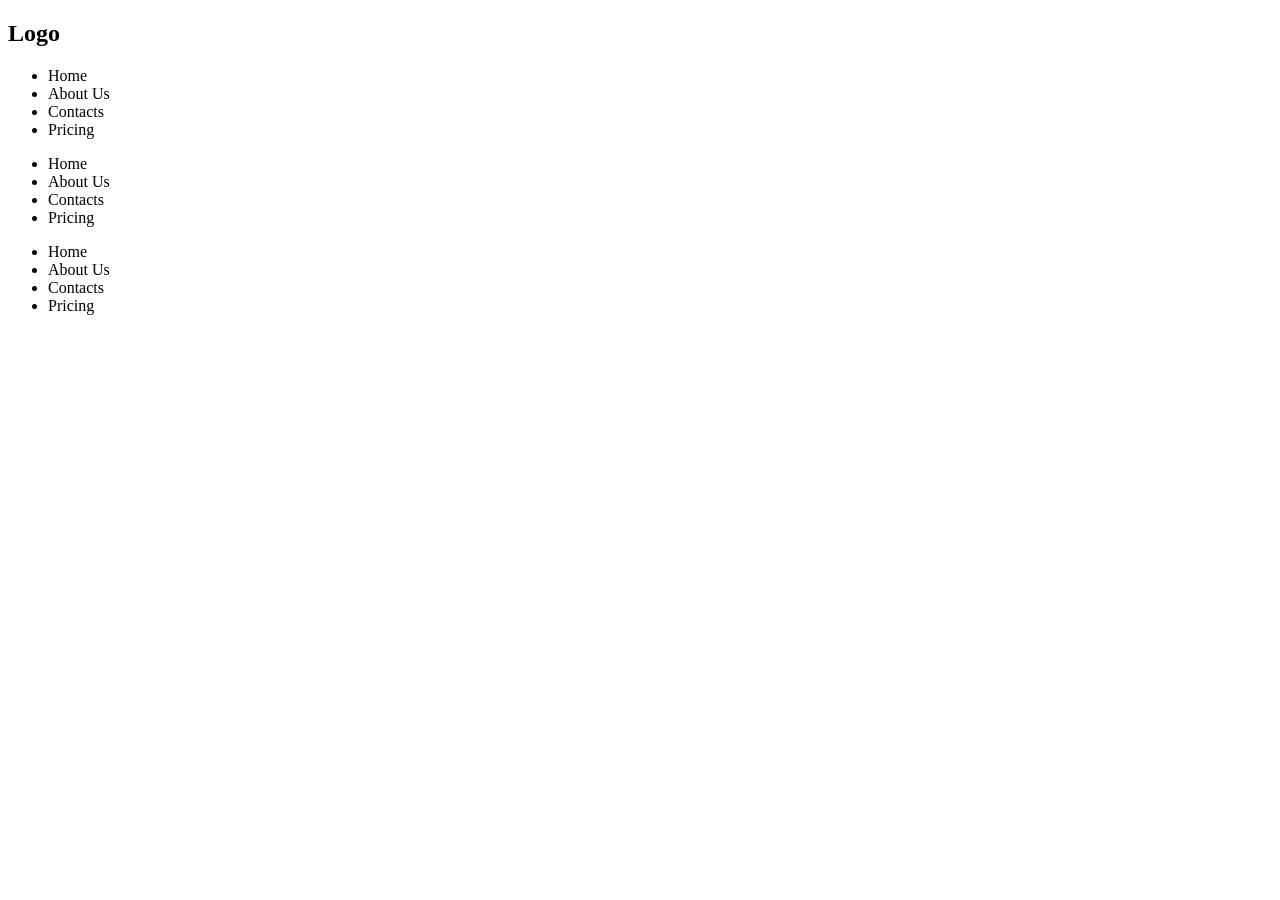
==== index.html @ f783ccea "Merge branch 'main' into additional" ====
<!DOCTYPE html>
<html lang="en">
<head>
    <meta charset="UTF-8">
    <meta name="viewport" content="width=device-width, initial-scale=1.0">
    <title>Document</title>
    <link rel="stylesheet" href="./src/output.css">
</head>
<body>
    <header>
        <nav class="flex justify-evenly p-5">
            <h1 class="text-red text-5xl font-bold">Logo</h1>
            <ul class="flex gap-5">
                <li>Home</li>
                <li>About Us</li>
                <li>Contacts</li>
                <li>Pricing</li>
            </ul>
        </nav>
        <ul class="flex gap-5">
                <li>Home</li>
                <li>About Us</li>
                <li>Contacts</li>
                <li>Pricing</li>
            </ul>
            <ul class="flex gap-5">
                <li>Home</li>
                <li>About Us</li>
                <li>Contacts</li>
                <li>Pricing</li>
    </header>
</body>
</html>
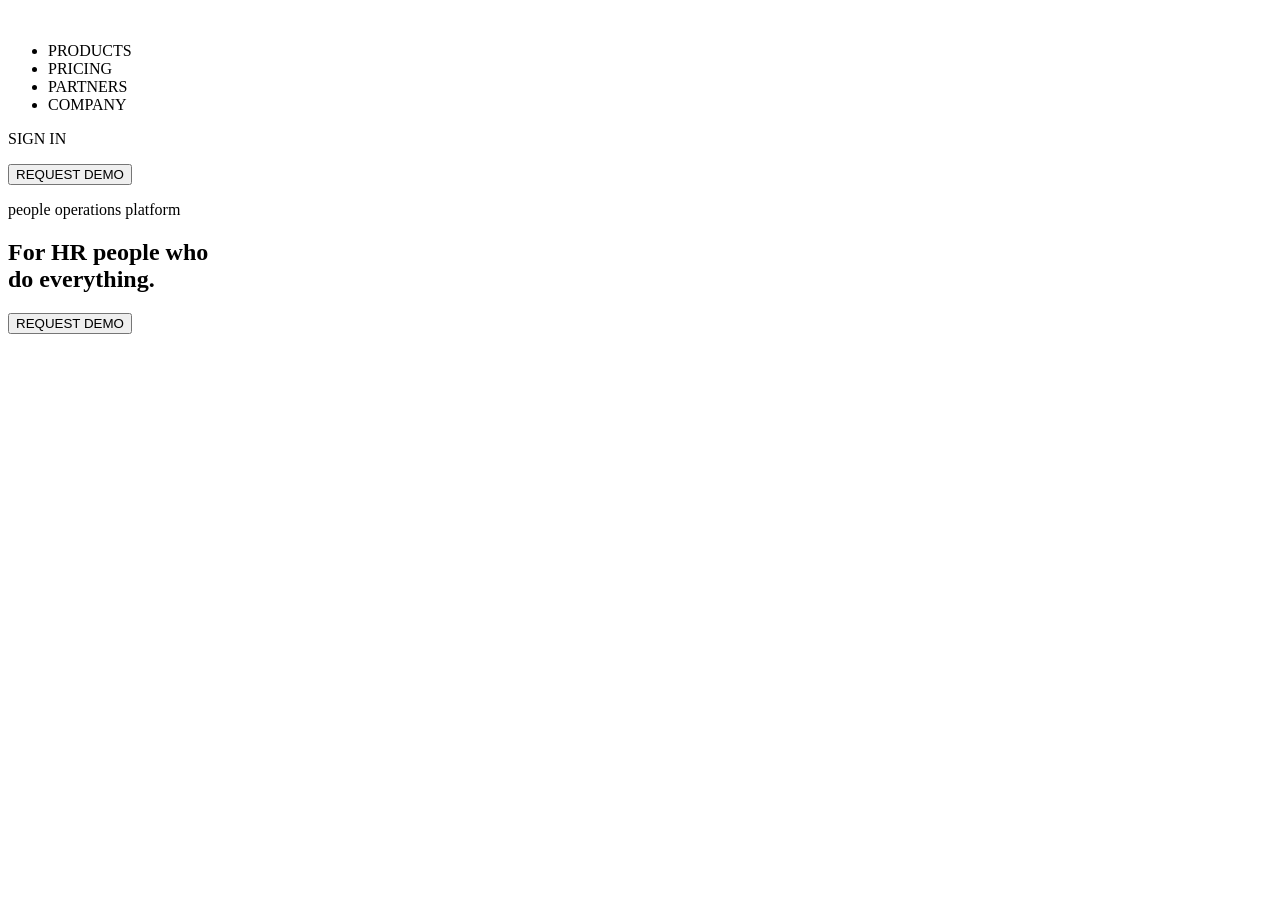
==== commit 6d95ff93: "ver1" ====
--- a/index.html
+++ b/index.html
@@ -1,5 +1,6 @@
 <!DOCTYPE html>
 <html lang="en">
+
 <head>
     <meta charset="UTF-8">
     <meta name="viewport" content="width=device-width, initial-scale=1.0">
@@ -7,27 +8,31 @@
     <link rel="stylesheet" href="./src/output.css">
 </head>
 <body>
-    <header>
-        <nav class="flex justify-evenly p-5">
-            <h1 class="text-red text-5xl font-bold">Logo</h1>
-            <ul class="flex gap-5">
-                <li>Home</li>
-                <li>About Us</li>
-                <li>Contacts</li>
-                <li>Pricing</li>
-            </ul>
+ <header>
+        <nav class="flex px-4 py-10 gap-8 max-w-7xl m-auto items-center justify-between">
+            <div class="flex items-center gap-8">
+                <img src="./src/img/image.png" class="w-[150px]" alt="">
+                <ul class="flex gap-5">
+                    <li>PRODUCTS</li>
+                    <li>PRICING</li>
+                    <li>PARTNERS</li>
+                    <li>COMPANY</li>
+                </ul>
+            </div>
+            <div class="flex items-center gap-4">
+                <p>SIGN IN</p>
+                <button class="bg-blue-600 py-4 px-7 text-white rounded-md">REQUEST DEMO</button>
+            </div>
         </nav>
-        <ul class="flex gap-5">
-                <li>Home</li>
-                <li>About Us</li>
-                <li>Contacts</li>
-                <li>Pricing</li>
-            </ul>
-            <ul class="flex gap-5">
-                <li>Home</li>
-                <li>About Us</li>
-                <li>Contacts</li>
-                <li>Pricing</li>
+
+        <div class="back1">
+            <section class="flex flex-col px-4 py-[250px] gap-8 max-w-7xl m-auto items-center justify-between">
+                <p class="text-xl text-center text-gray-400">people operations platform</p>
+                <h1 class="text-center text-6xl font-semibold">For HR people who <br> do everything.</h1>
+                <button class="bg-blue-600 py-4 px-7 text-white rounded-md">REQUEST DEMO</button>
+            </section>
+        </div>
     </header>
+
 </body>
 </html>
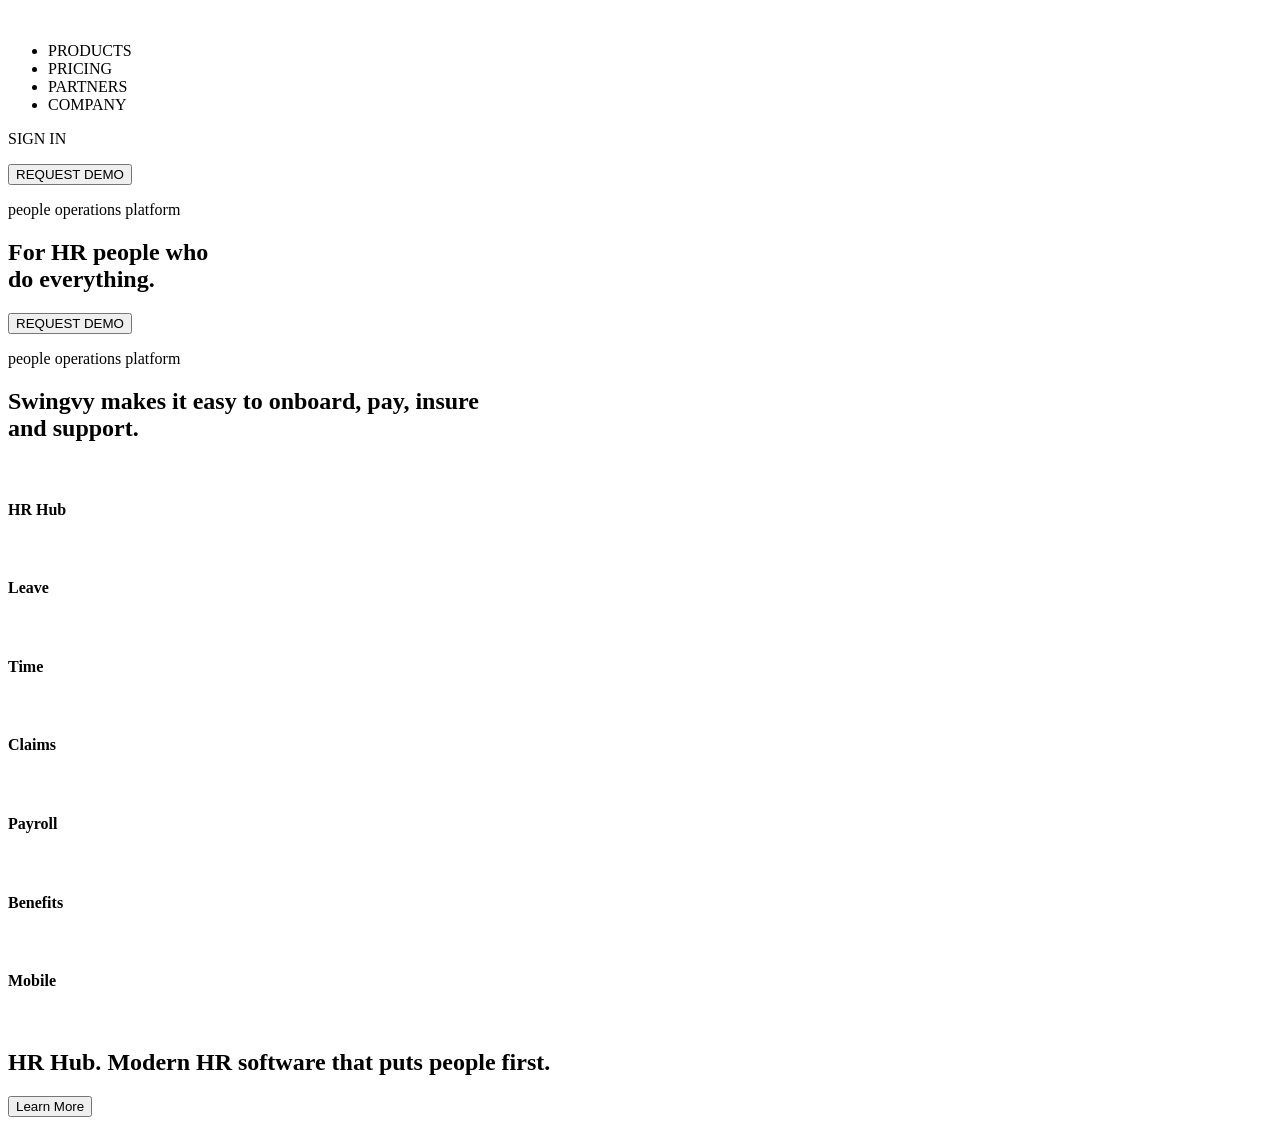
==== commit 0da3e573: "ver2" ====
--- a/index.html
+++ b/index.html
@@ -34,5 +34,54 @@
         </div>
     </header>
 
+    <section class="flex flex-col px-4 py-10 gap-8 max-w-7xl m-auto items-start justify-between">
+            <p class="text-xl text-gray-400">people operations platform</p>
+            <h2 class="text-4xl font-semibold">Swingvy makes it easy to
+                <span class="text-blue-600">onboard, pay, insure</span>
+                <br>and support.
+            </h2>
+            <div class="flex justify-between w-full">
+                <aside class="flex flex-col w-1/3 gap-2">
+                    <article class="space-x-4 flex py-3 px-6 w-full rounded-md bg-blue-100">
+                        <img src="./src/img/image copy.png" alt="" class="w-14">
+                        <h4 class="text-lg font-semibold">HR Hub</h4>
+                    </article>
+                    <article class="space-x-4 flex py-3 px-6 w-full rounded-md bg-yellow-100">
+                        <img src="src/img/image copy 2.png" alt="" class="w-14">
+                        <h4 class="text-lg font-semibold">Leave</h4>
+                    </article>
+                    <article class="space-x-4 flex py-3 px-6 w-full rounded-md bg-red-100">
+                        <img src="src/img/image copy 3.png" alt="" class="w-14">
+                        <h4 class="text-lg font-semibold">Time</h4>
+                    </article>
+                    <article class="space-x-4 flex py-3 px-6 w-full rounded-md bg-green-100">
+                        <img src="src/img/image copy 4.png" alt="" class="w-14">
+                        <h4 class="text-lg font-semibold">Claims</h4>
+                    </article>
+                    <article class="space-x-4 flex py-3 px-6 w-full rounded-md bg-indigo-100">
+                        <img src="src/img/image copy 5.png" alt="" class="w-14">
+                        <h4 class="text-lg font-semibold">Payroll</h4>
+                    </article>
+                    <article class="space-x-4 flex py-3 px-6 w-full rounded-md bg-purple-100">
+                        <img src="src/img/image copy 6.png" alt="" class="w-14">
+                        <h4 class="text-lg font-semibold">Benefits</h4>
+                    </article>
+                    <article class="space-x-4 flex py-3 px-6 w-full rounded-md bg-red-100">
+                        <img src="src/img/image copy 7.png" alt="" class="w-14">
+                        <h4 class="text-lg font-semibold">Mobile</h4>
+                    </article>
+                </aside>
+                <div class="flex flex-col gap-5 w-[65%]">
+                    <img src="./src/img/image copy 8.png" alt="" class="w-full">
+                    <h2 class="text-2xl font-semibold">
+                        <span class="text-blue-600">HR Hub.</span>
+                        Modern HR software that puts people first.
+                    </h2>
+                    <button class="bg-blue-600 py-4 px-7 w-fit text-white rounded-md">Learn More</button>
+
+                </div>
+            </div>
+        </section>
+
 </body>
 </html>
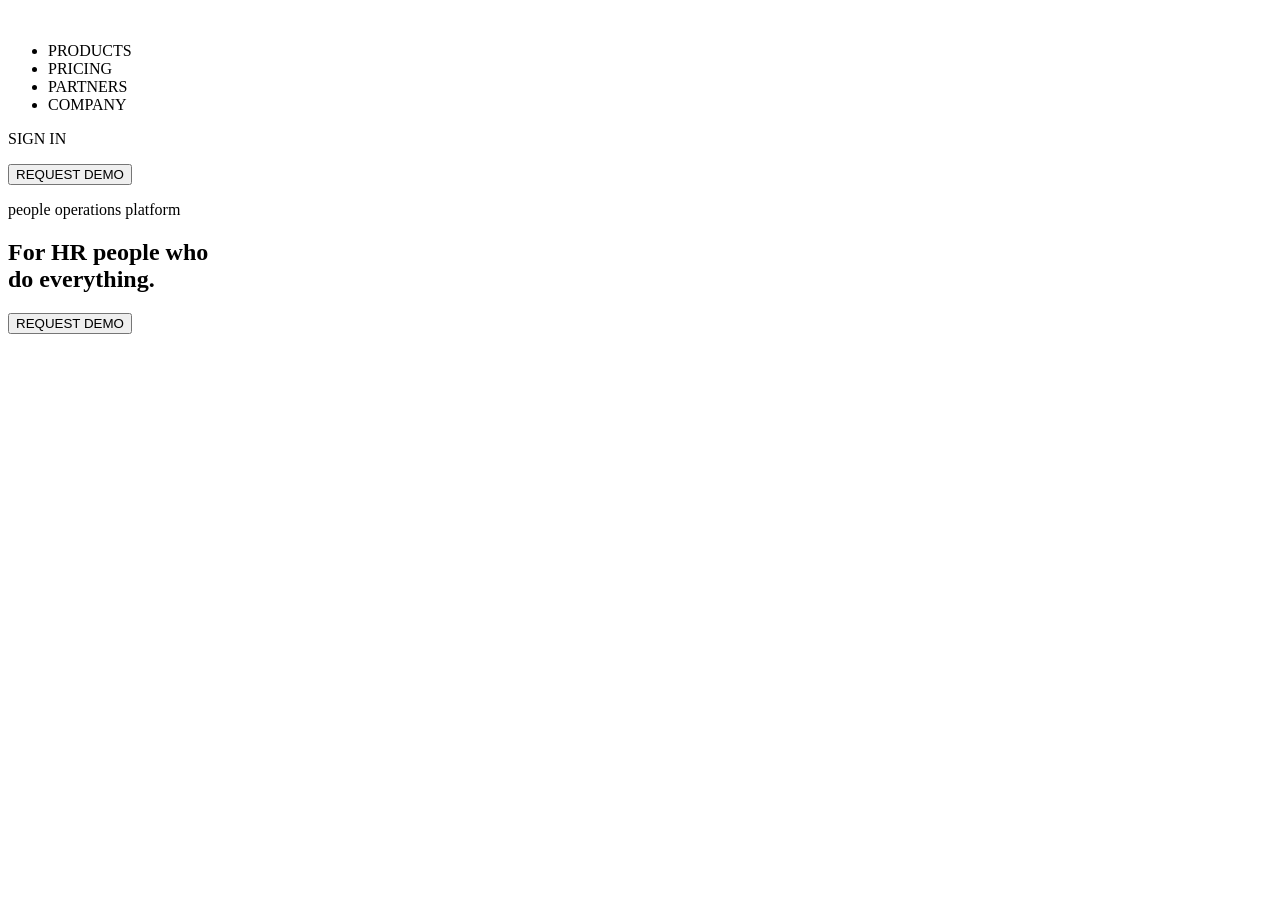
==== commit 7c52d6f4: "add1" ====
--- a/index.html
+++ b/index.html
@@ -8,7 +8,7 @@
     <link rel="stylesheet" href="./src/output.css">
 </head>
 <body>
- <header>
+     <header>
         <nav class="flex px-4 py-10 gap-8 max-w-7xl m-auto items-center justify-between">
             <div class="flex items-center gap-8">
                 <img src="./src/img/image.png" class="w-[150px]" alt="">
@@ -34,54 +34,5 @@
         </div>
     </header>
 
-    <section class="flex flex-col px-4 py-10 gap-8 max-w-7xl m-auto items-start justify-between">
-            <p class="text-xl text-gray-400">people operations platform</p>
-            <h2 class="text-4xl font-semibold">Swingvy makes it easy to
-                <span class="text-blue-600">onboard, pay, insure</span>
-                <br>and support.
-            </h2>
-            <div class="flex justify-between w-full">
-                <aside class="flex flex-col w-1/3 gap-2">
-                    <article class="space-x-4 flex py-3 px-6 w-full rounded-md bg-blue-100">
-                        <img src="./src/img/image copy.png" alt="" class="w-14">
-                        <h4 class="text-lg font-semibold">HR Hub</h4>
-                    </article>
-                    <article class="space-x-4 flex py-3 px-6 w-full rounded-md bg-yellow-100">
-                        <img src="src/img/image copy 2.png" alt="" class="w-14">
-                        <h4 class="text-lg font-semibold">Leave</h4>
-                    </article>
-                    <article class="space-x-4 flex py-3 px-6 w-full rounded-md bg-red-100">
-                        <img src="src/img/image copy 3.png" alt="" class="w-14">
-                        <h4 class="text-lg font-semibold">Time</h4>
-                    </article>
-                    <article class="space-x-4 flex py-3 px-6 w-full rounded-md bg-green-100">
-                        <img src="src/img/image copy 4.png" alt="" class="w-14">
-                        <h4 class="text-lg font-semibold">Claims</h4>
-                    </article>
-                    <article class="space-x-4 flex py-3 px-6 w-full rounded-md bg-indigo-100">
-                        <img src="src/img/image copy 5.png" alt="" class="w-14">
-                        <h4 class="text-lg font-semibold">Payroll</h4>
-                    </article>
-                    <article class="space-x-4 flex py-3 px-6 w-full rounded-md bg-purple-100">
-                        <img src="src/img/image copy 6.png" alt="" class="w-14">
-                        <h4 class="text-lg font-semibold">Benefits</h4>
-                    </article>
-                    <article class="space-x-4 flex py-3 px-6 w-full rounded-md bg-red-100">
-                        <img src="src/img/image copy 7.png" alt="" class="w-14">
-                        <h4 class="text-lg font-semibold">Mobile</h4>
-                    </article>
-                </aside>
-                <div class="flex flex-col gap-5 w-[65%]">
-                    <img src="./src/img/image copy 8.png" alt="" class="w-full">
-                    <h2 class="text-2xl font-semibold">
-                        <span class="text-blue-600">HR Hub.</span>
-                        Modern HR software that puts people first.
-                    </h2>
-                    <button class="bg-blue-600 py-4 px-7 w-fit text-white rounded-md">Learn More</button>
-
-                </div>
-            </div>
-        </section>
-
 </body>
 </html>
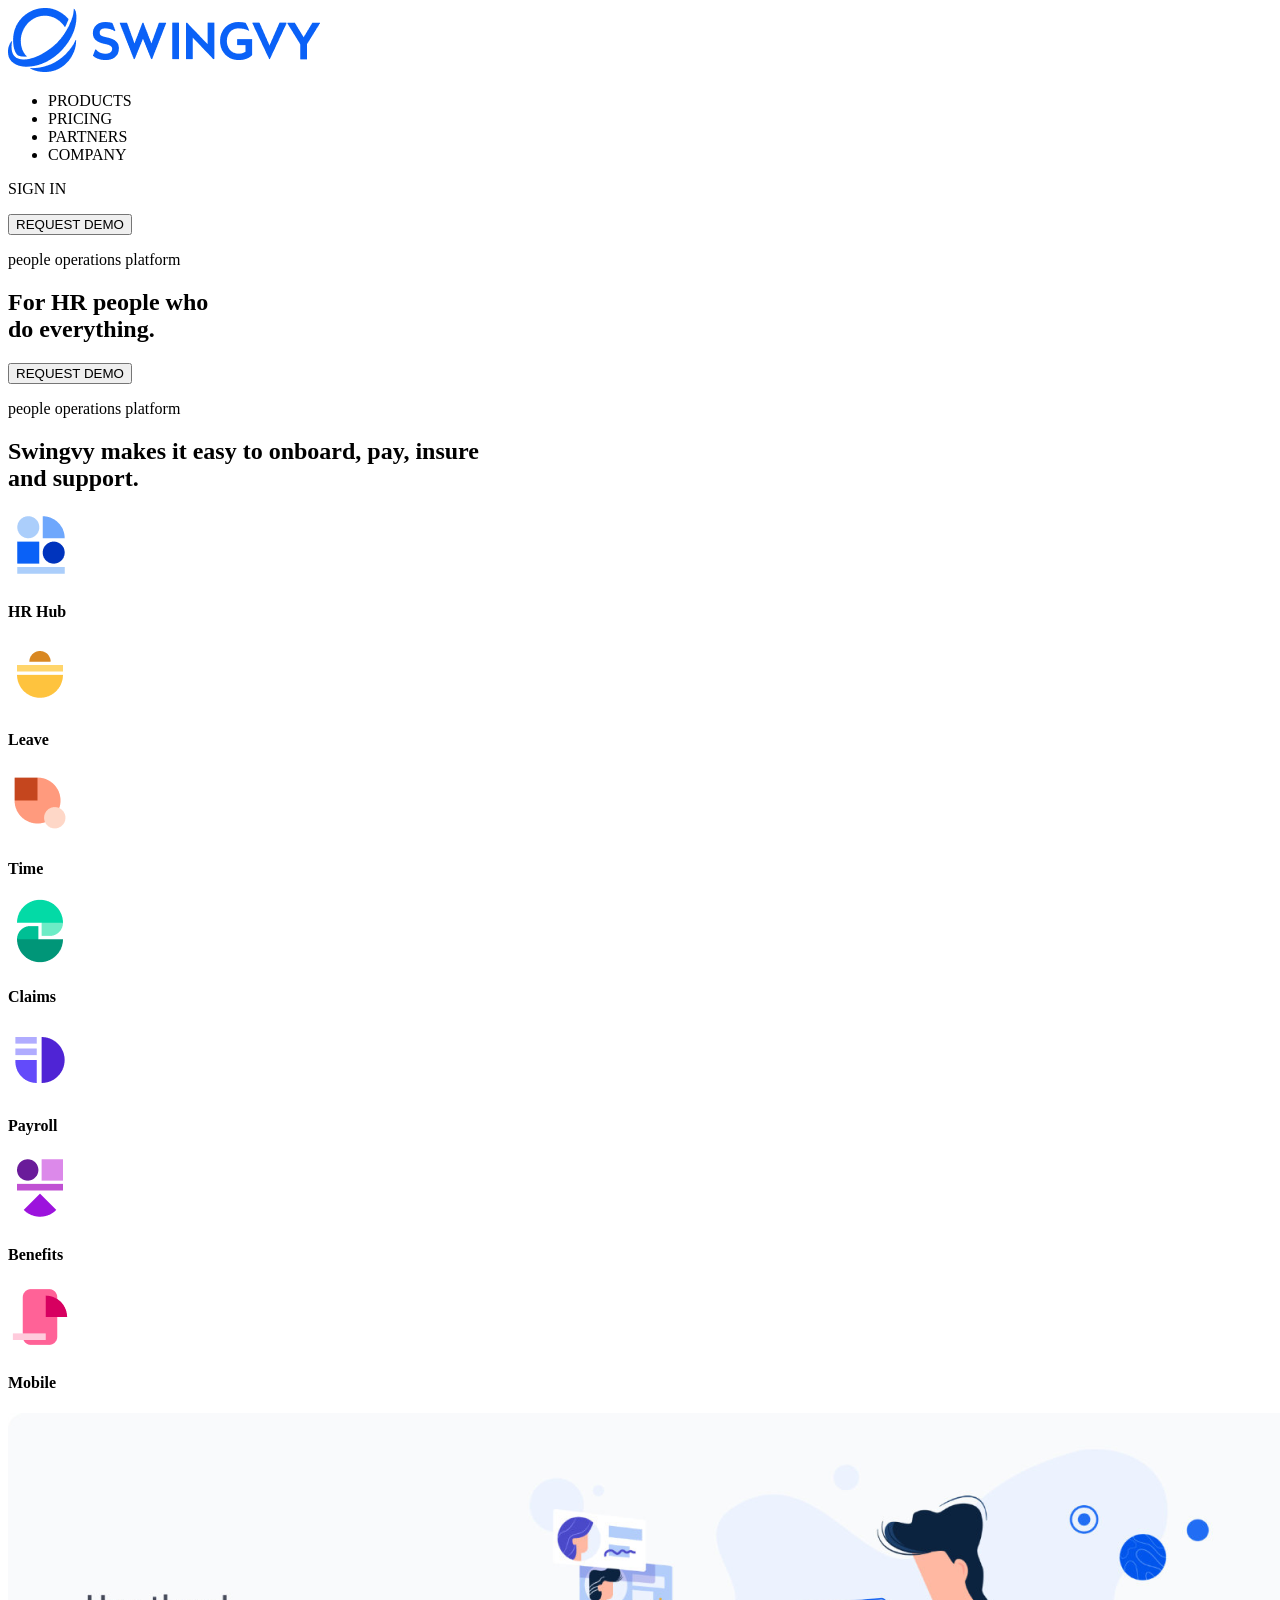
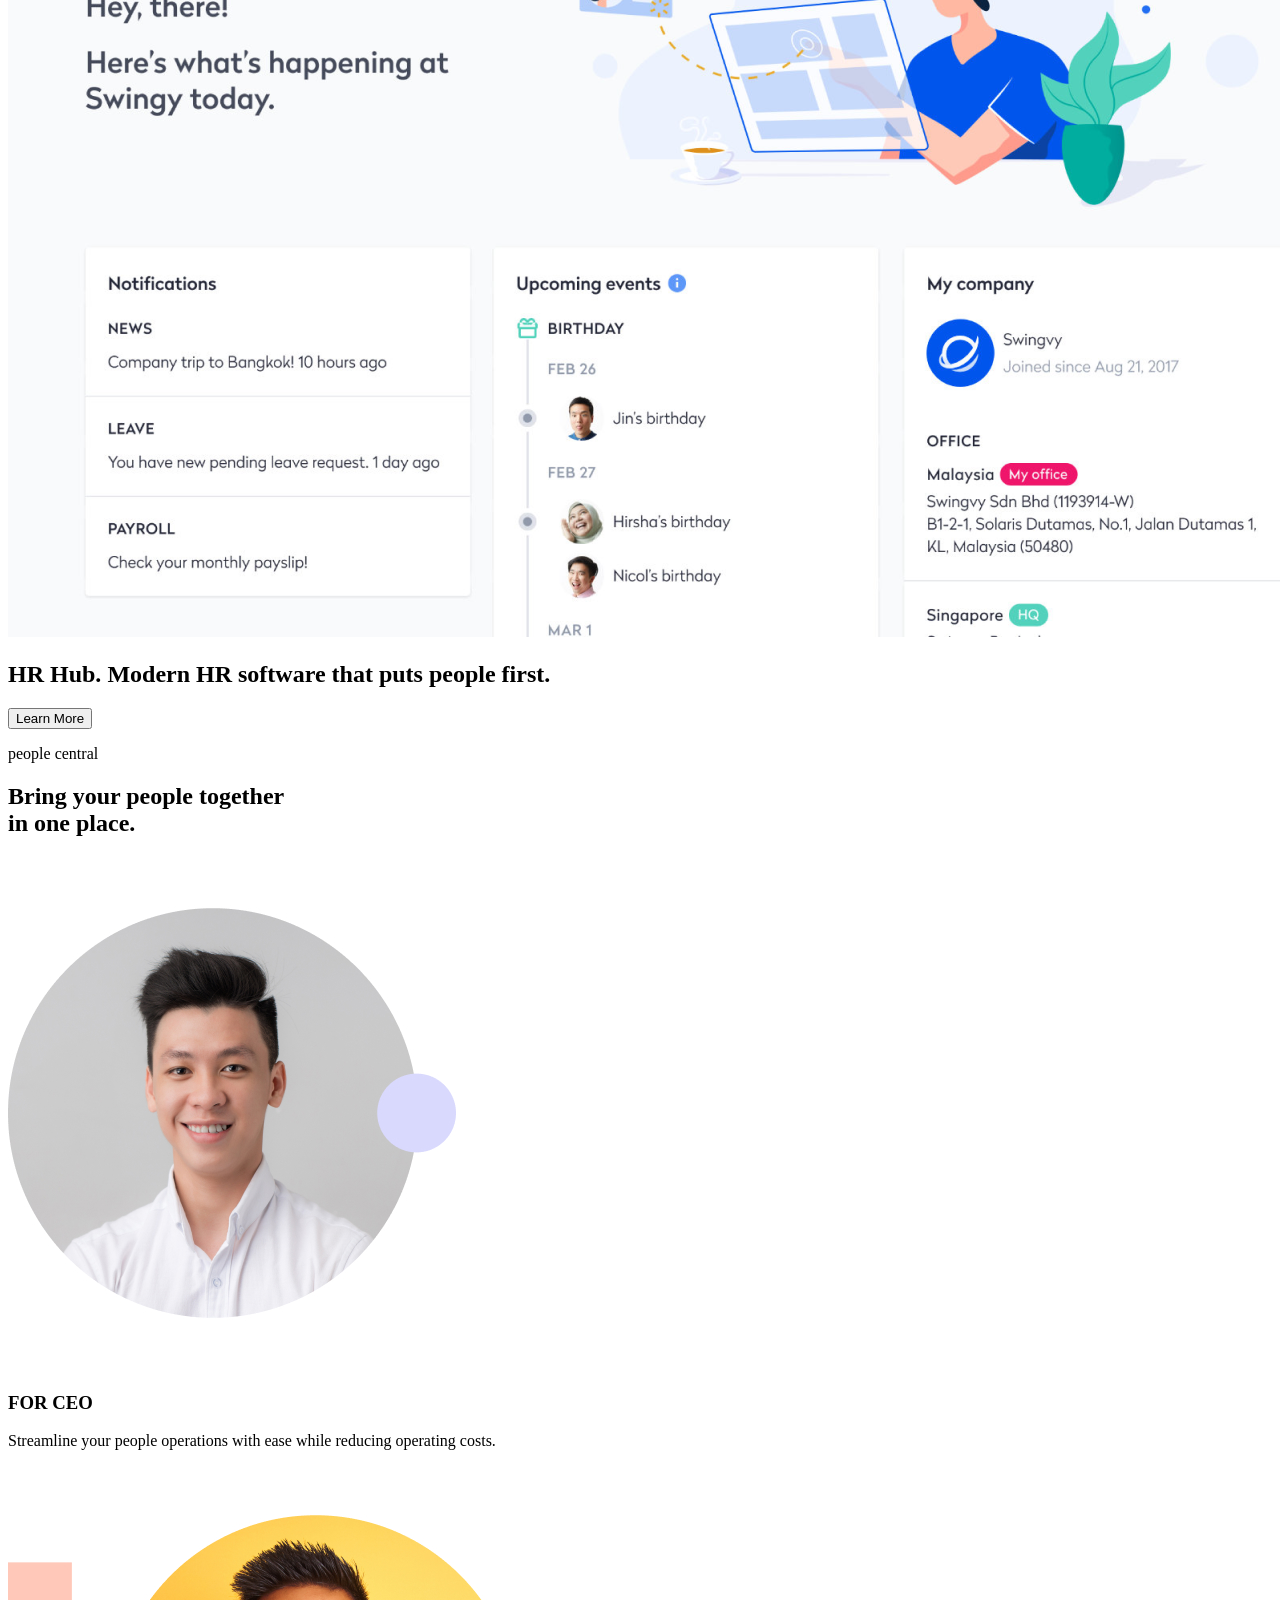
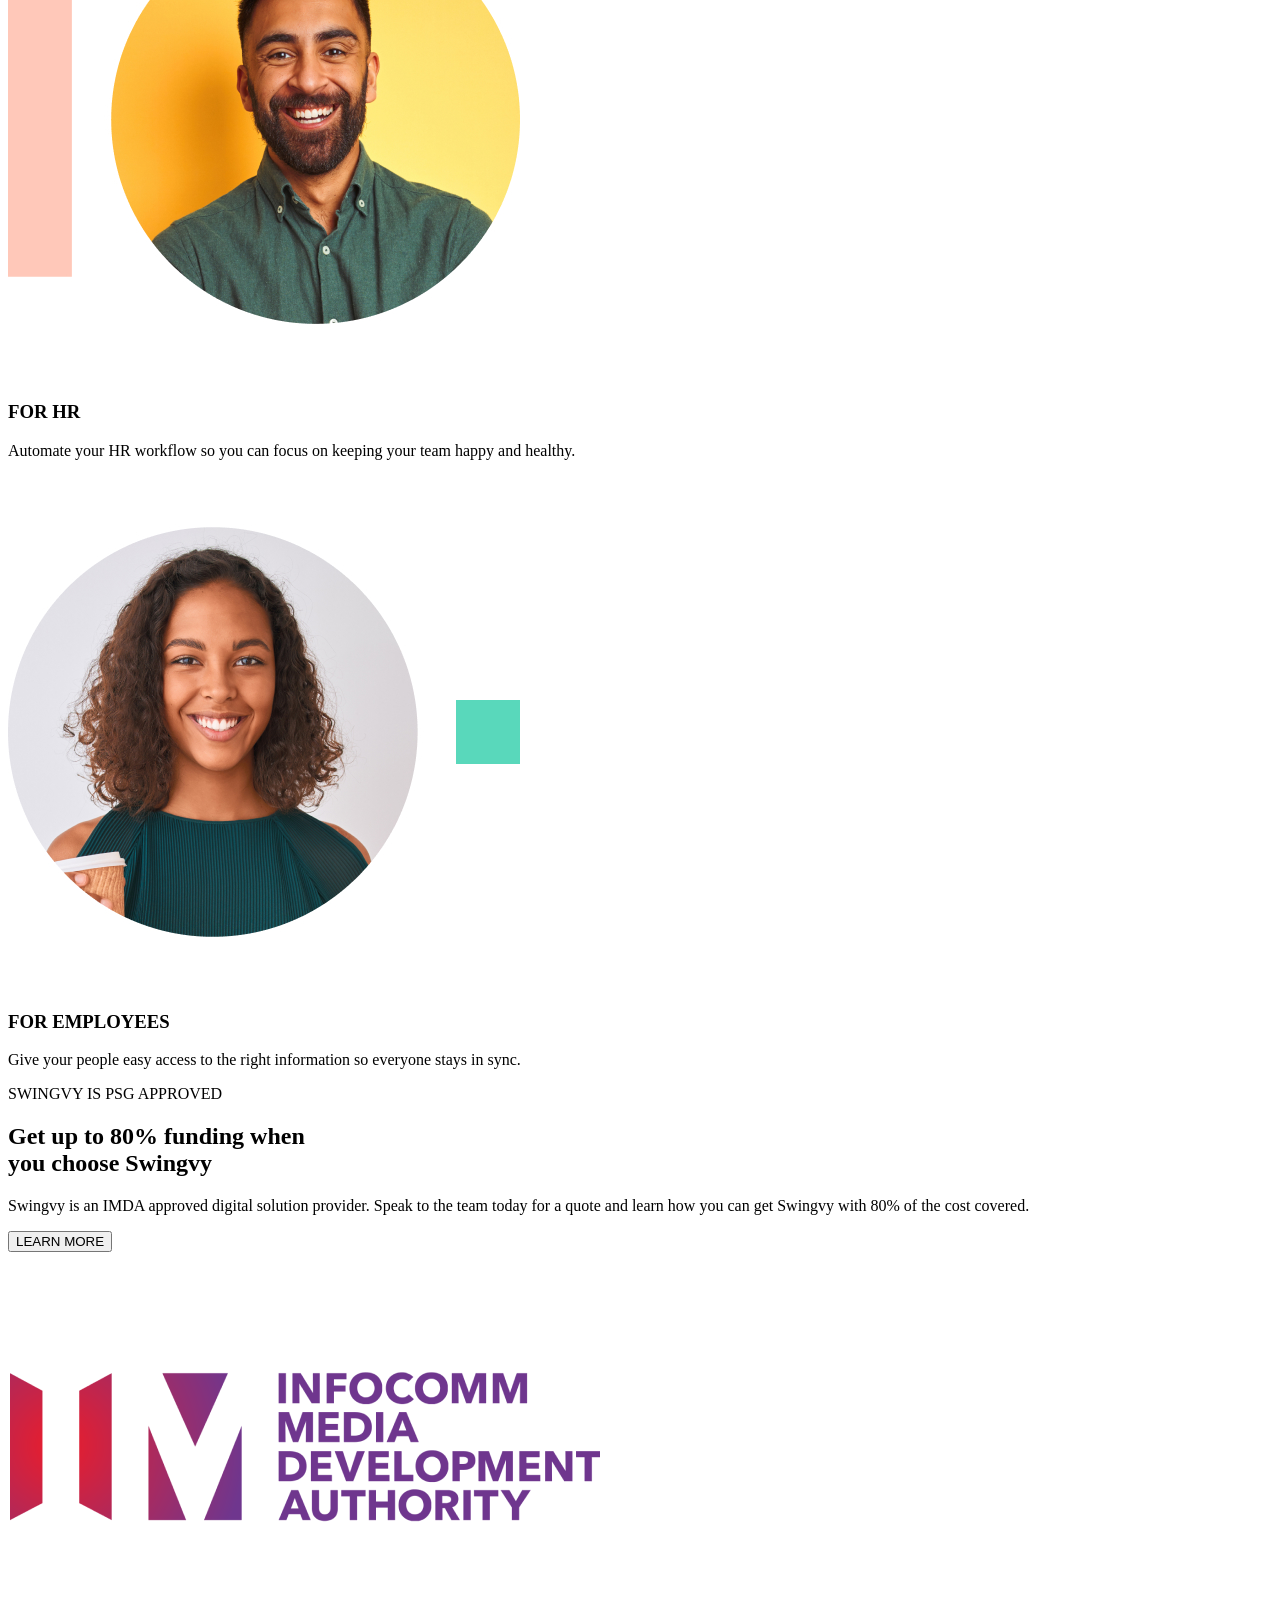
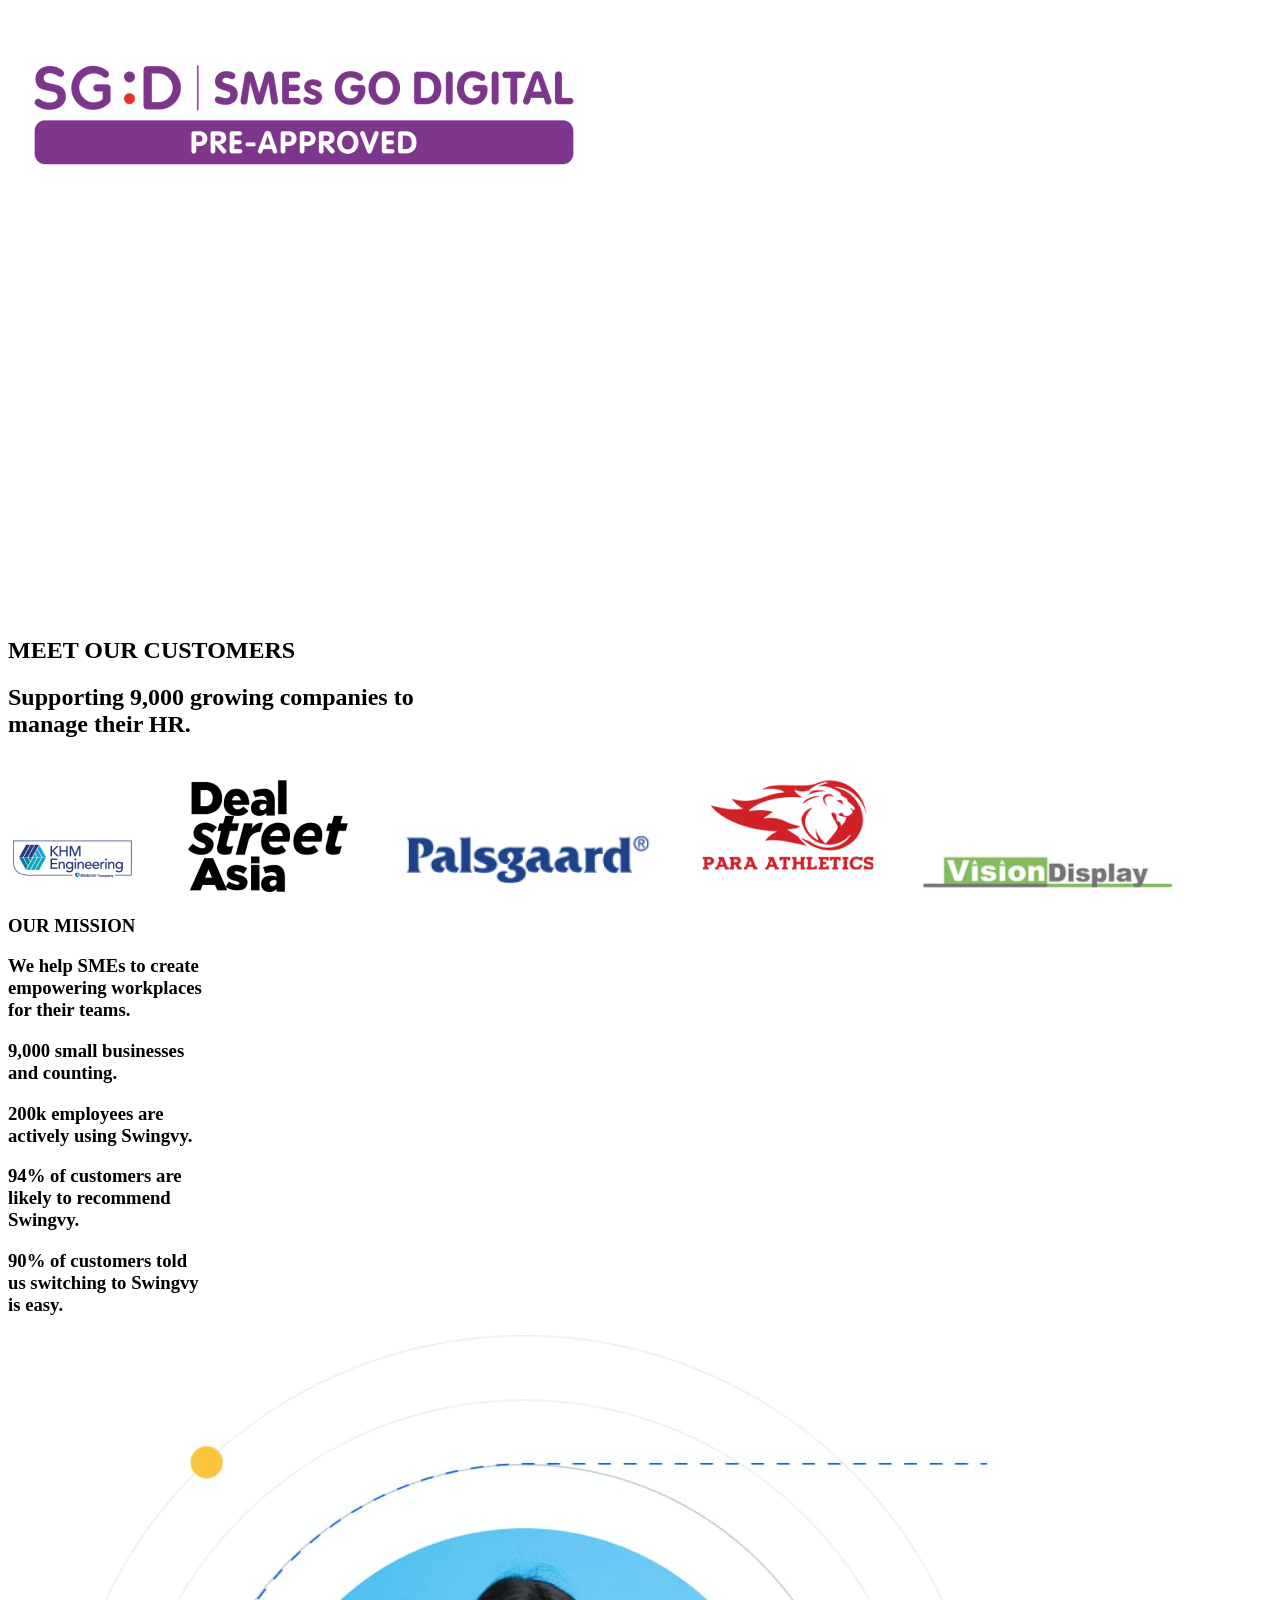
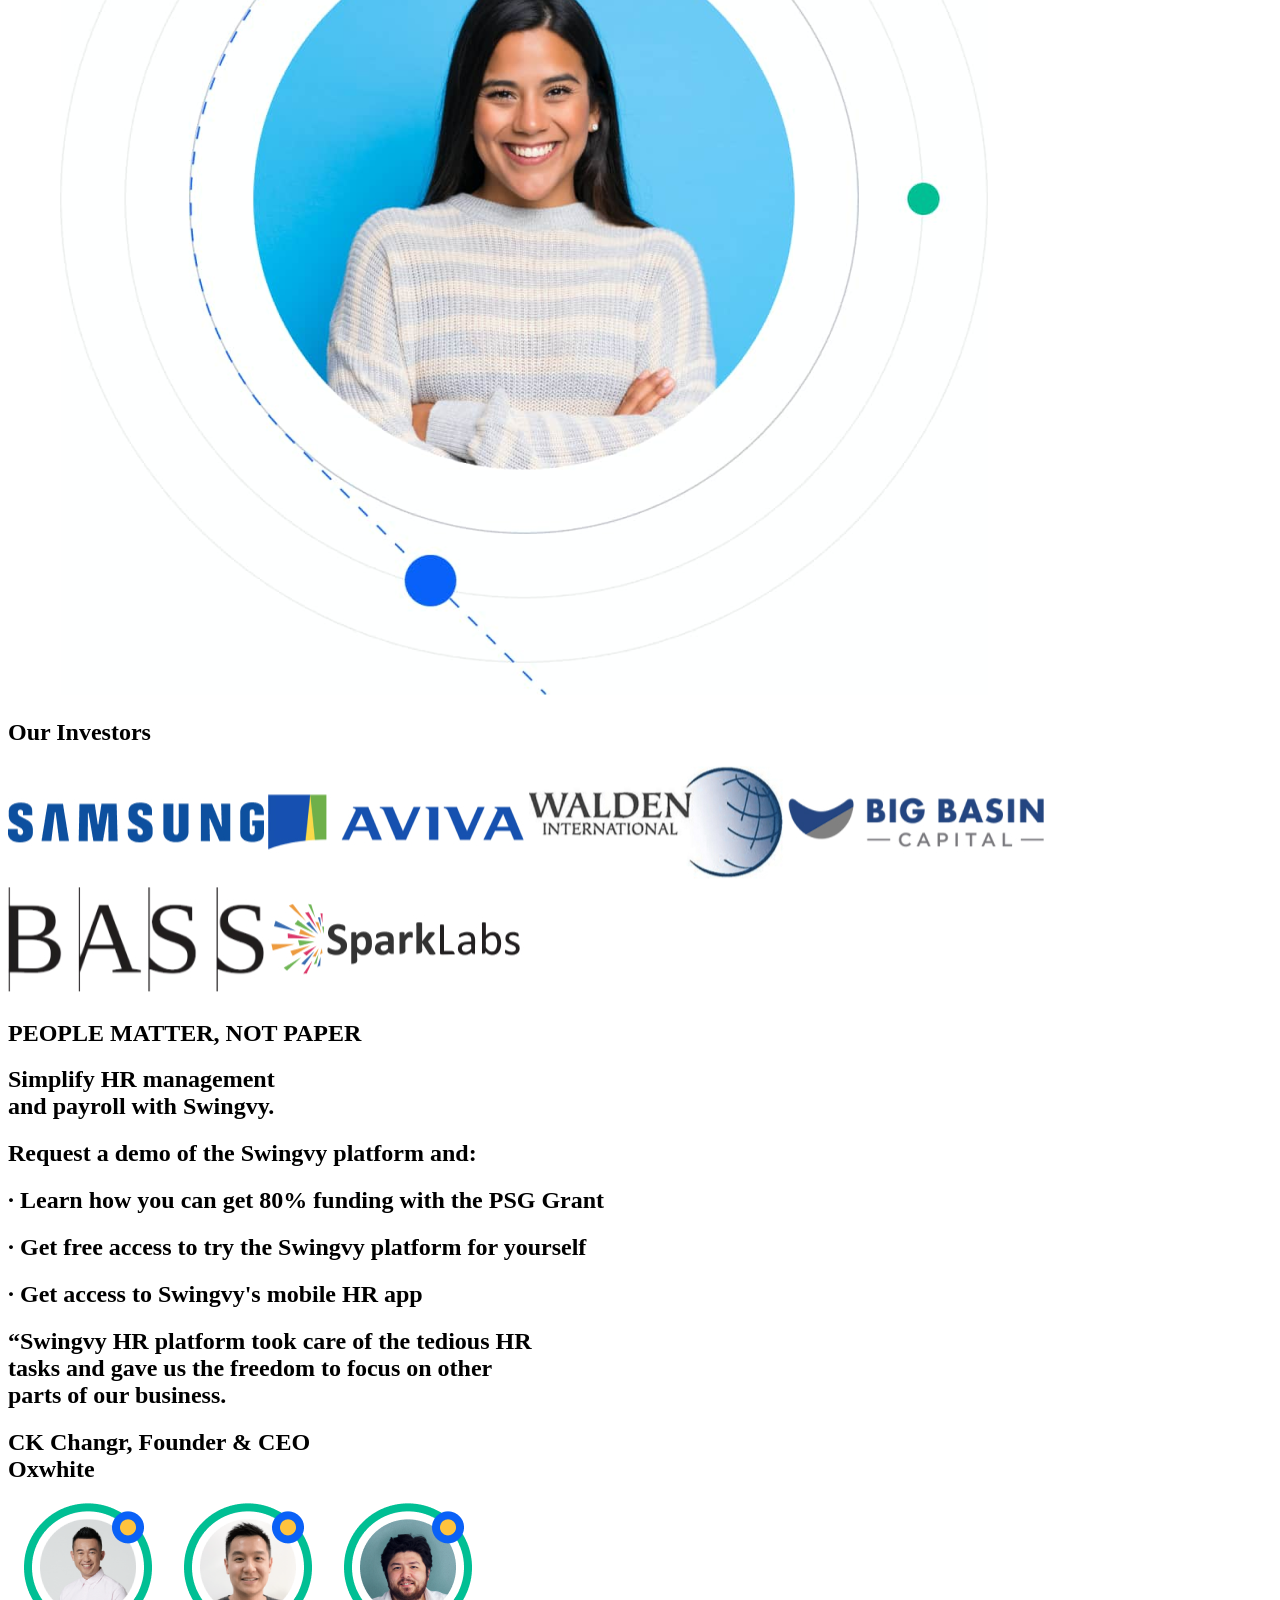
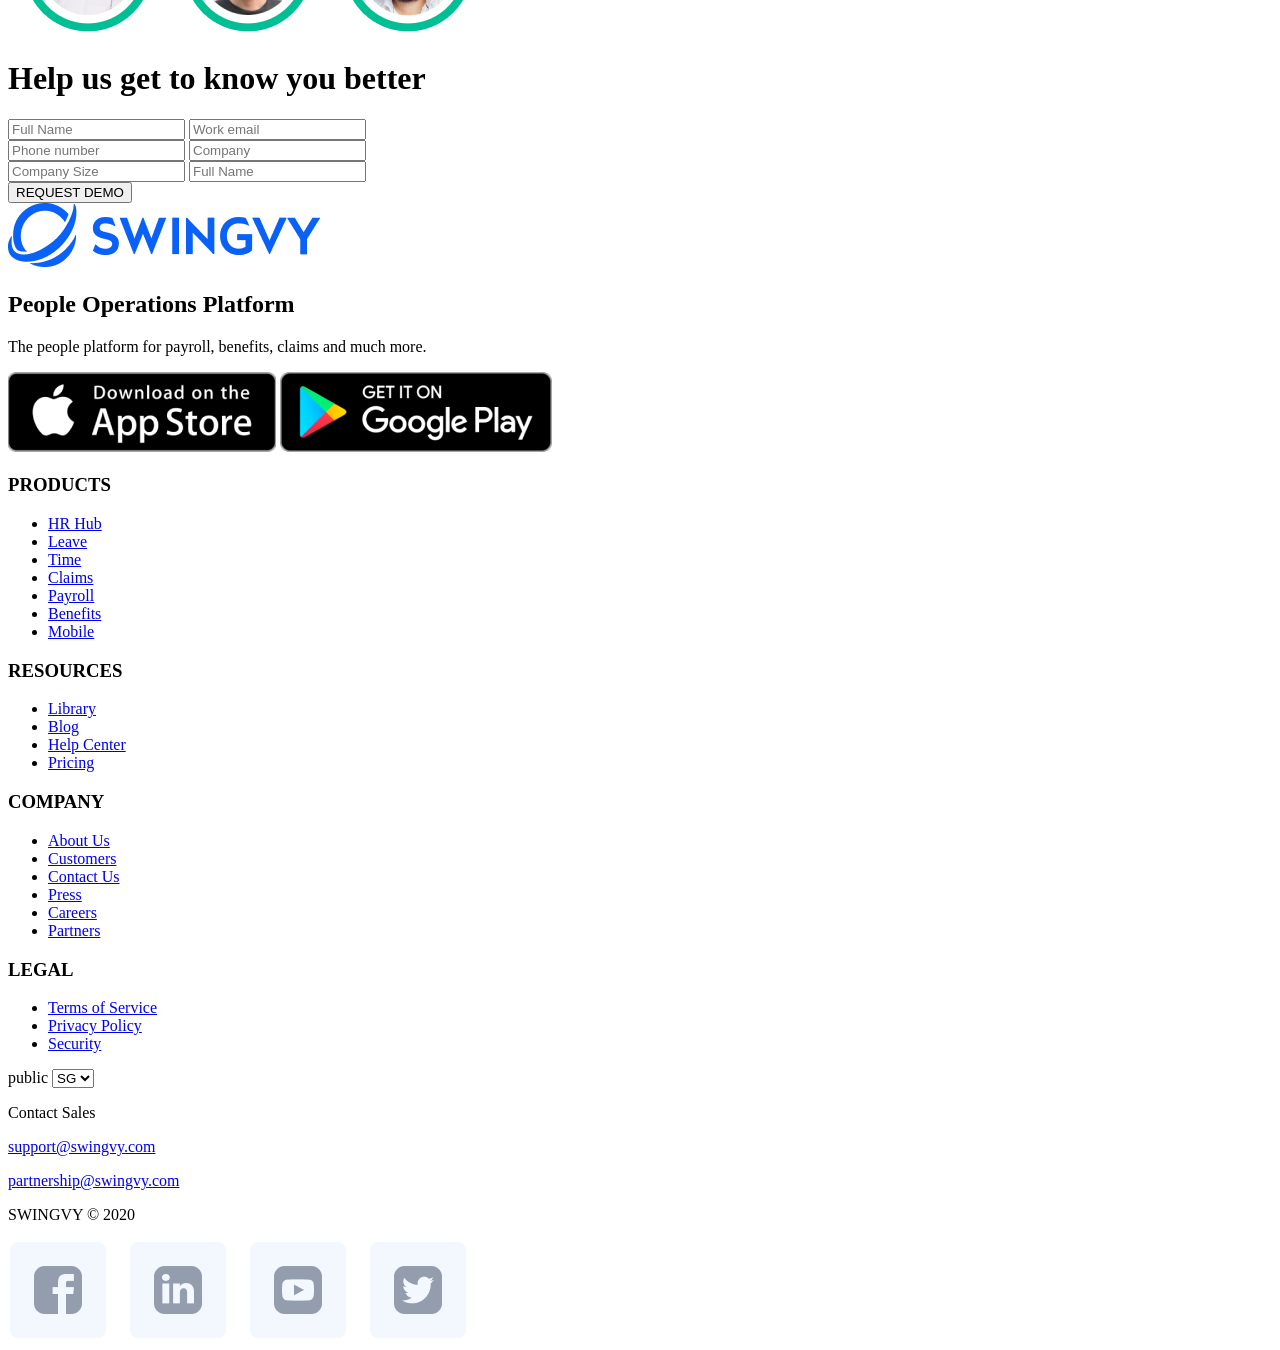
==== commit 0e4a95c1: "last" ====
--- a/index.html
+++ b/index.html
@@ -7,8 +7,9 @@
     <title>Document</title>
     <link rel="stylesheet" href="./src/output.css">
 </head>
+
 <body>
-     <header>
+    <header>
         <nav class="flex px-4 py-10 gap-8 max-w-7xl m-auto items-center justify-between">
             <div class="flex items-center gap-8">
                 <img src="./src/img/image.png" class="w-[150px]" alt="">
@@ -34,5 +35,278 @@
         </div>
     </header>
 
+    <section class="flex flex-col px-4 py-10 gap-8 max-w-7xl m-auto items-start justify-between">
+        <p class="text-xl text-gray-400">people operations platform</p>
+        <h2 class="text-4xl font-semibold">Swingvy makes it easy to
+            <span class="text-blue-600">onboard, pay, insure</span>
+            <br>and support.
+        </h2>
+        <div class="flex justify-between w-full">
+            <aside class="flex flex-col w-1/3 gap-2">
+                <article class="space-x-4 flex py-3 px-6 w-full rounded-md bg-blue-100">
+                    <img src="./src/img/image copy.png" alt="" class="w-14">
+                    <h4 class="text-lg font-semibold">HR Hub</h4>
+                </article>
+                <article class="space-x-4 flex py-3 px-6 w-full rounded-md bg-yellow-100">
+                    <img src="src/img/image copy 2.png" alt="" class="w-14">
+                    <h4 class="text-lg font-semibold">Leave</h4>
+                </article>
+                <article class="space-x-4 flex py-3 px-6 w-full rounded-md bg-red-100">
+                    <img src="src/img/image copy 3.png" alt="" class="w-14">
+                    <h4 class="text-lg font-semibold">Time</h4>
+                </article>
+                <article class="space-x-4 flex py-3 px-6 w-full rounded-md bg-green-100">
+                    <img src="src/img/image copy 4.png" alt="" class="w-14">
+                    <h4 class="text-lg font-semibold">Claims</h4>
+                </article>
+                <article class="space-x-4 flex py-3 px-6 w-full rounded-md bg-indigo-100">
+                    <img src="src/img/image copy 5.png" alt="" class="w-14">
+                    <h4 class="text-lg font-semibold">Payroll</h4>
+                </article>
+                <article class="space-x-4 flex py-3 px-6 w-full rounded-md bg-purple-100">
+                    <img src="src/img/image copy 6.png" alt="" class="w-14">
+                    <h4 class="text-lg font-semibold">Benefits</h4>
+                </article>
+                <article class="space-x-4 flex py-3 px-6 w-full rounded-md bg-red-100">
+                    <img src="src/img/image copy 7.png" alt="" class="w-14">
+                    <h4 class="text-lg font-semibold">Mobile</h4>
+                </article>
+            </aside>
+            <div class="flex flex-col gap-5 w-[65%]">
+                <img src="./src/img/image copy 8.png" alt="" class="w-full">
+                <h2 class="text-2xl font-semibold">
+                    <span class="text-blue-600">HR Hub.</span>
+                    Modern HR software that puts people first.
+                </h2>
+                <button class="bg-blue-600 py-4 px-7 w-fit text-white rounded-md">Learn More</button>
+
+            </div>
+        </div>
+    </section>
+
+    <section class="flex flex-col px-4 py-10 gap-8 max-w-7xl m-auto items-start justify-between">
+        <p class="text-xl text-gray-400">people central</p>
+        <h2 class="text-4xl font-semibold">Bring your people together
+            <br> in one place.
+        </h2>
+        <div class="flex flex-row gap-6 justify-between w-full">
+            <article class="flex flex-col gap-5 items-start w-[31%]">
+                <img src="./src/img/image copy 9.png" class="w-5/6" alt="">
+                <h3 class="text-2xl text-blue-500">FOR CEO</h3>
+                <p class="text-xl">Streamline your people operations with ease while reducing operating costs.
+                </p>
+            </article>
+            <article class="flex flex-col gap-5 items-start w-[31%]">
+                <img src="src/img/image copy 10.png" class="w-5/6" alt="">
+                <h3 class="text-2xl text-blue-500">FOR HR</h3>
+                <p class="text-xl">Automate your HR workflow so you can focus on keeping your team happy and
+                    healthy.</p>
+            </article>
+            <article class="flex flex-col gap-5 items-start w-[31%]">
+                <img src="src/img/image copy 11.png" class="w-5/6" alt="">
+                <h3 class="text-2xl text-blue-500">FOR EMPLOYEES</h3>
+                <p class="text-xl">Give your people easy access to the right information so everyone stays in
+                    sync.</p>
+            </article>
+        </div>
+    </section>
+    <div class="bg-amber-500 pb-10">
+        <section class="flex flex-col px-4 pt-40 gap-8 max-w-7xl m-auto items-start justify-between lg:flex-row">
+            <aside class="flex flex-col w-full lg:w-5/12 gap-7">
+                <p class="text-xl ">SWINGVY IS PSG APPROVED</p>
+                <h2 class="text-4xl font-semibold">Get up to 80% funding when
+                    <br> you choose Swingvy
+                </h2>
+                <p class="text-xl">Swingvy is an IMDA approved digital solution provider. Speak to the
+                    team today for a quote and learn how you can get Swingvy with 80% of the cost covered.</p>
+                <button class="bg-white text-xl py-4 px-7 rounded-md w-fit">LEARN MORE</button>
+            </aside>
+            <img src="src/img/image copy 12.png" class="w-1/3 mr-40" alt="">
+        </section>
+    </div>
+
+    <section class="max-w-7xl mx-auto py-7 border-b-2 border-[#C4C4C4] mt-10">
+        <div>
+            <h1 class="text-[#657085] text-xl font-thin">MEET OUR CUSTOMERS</h1>
+            <h1 class="text-4xl font-bold">Supporting<span class="text-[#0A61F7]"> 9,000 growing companies
+                </span>to<br>manage their HR.</h1>
+        </div>
+        <div class="flex items-center justify-evenly py-7">
+            <img src="./src/img/1.png" alt="" class="h-[60px] w-[100px]">
+            <img src="./src/img/2.png" alt="" class="h-[60px] w-[120px]">
+            <img src="./src/img/3.png" alt="" class="h-[60px] w-[110px]">
+            <img src="./src/img/4.png" alt="" class="h-[60px] w-[100px]">
+            <img src="./src/img/5.png" alt="" class="h-[30px] w-[70px]">
+        </div>
+    </section>
+
+    <section class="max-w-7xl mx-auto flex items-center justify-evenly">
+        <aside>
+            <div>
+                <h1 class="text-[#657085] text-xl font-thin">OUR MISSION</h1>
+                <h1 class="text-4xl font-bold">We help SMEs to create
+                    <br><span class="text-[#0A61F7]"> empowering workplaces </span>
+                    <br>for their teams.
+                </h1>
+            </div>
+            <div class="flex justify-between py-4">
+                <h1 class="text-md text-black font-semibold"><span class="text-[#0A61F7]">9,000</span> small
+                    businesses<br>and counting.</h1>
+                <h1 class="text-md text-black font-semibold"><span class="text-[#0A61F7]">200k</span> employees
+                    are<br>actively using Swingvy.</h1>
+            </div>
+            <div class="flex justify-between py-4">
+                <h1 class="text-md text-black font-semibold"><span class="text-[#0A61F7]">94%</span> of customers
+                    are<br>likely to recommend<br>Swingvy.</h1>
+                <h1 class="text-md text-black font-semibold"><span class="text-[#0A61F7]">90%</span> of customers
+                    told<br>us switching to Swingvy<br>is easy.</h1>
+            </div>
+        </aside>
+        <div>
+            <img src="./src/img/6.png" alt="" class="h-[480px] w-[500px]">
+        </div>
+    </section>
+
+    <section class="max-w-7xl mx-auto py-8 pb-28">
+        <h1 class="pt-16 font-thin text-[#657085] text-xl text-center pb-7">Our Investors</h1>
+        <div class="flex items-center max-w-7xl mx-auto justify-evenly border-b-2 border-[#C4C4C4] pb-5">
+            <img src="./src/img/7.png" alt="" class="w-[130px] h-[60px]">
+            <img src="./src/img/8.png" alt="" class="w-[130px] h-[60px]">
+            <img src="./src/img/9.png" alt="" class="w-[130px] h-[60px]">
+            <img src="./src/img/10.png" alt="" class="w-[130px] h-[60px]">
+            <img src="./src/img/11.png" alt="" class="w-[130px] h-[60px]">
+            <img src="./src/img/12.png" alt="" class="w-[130px] h-[60px]">
+        </div>
+    </section>
+
+    <footer class="bg-[#0A61F7] text-white flex justify-evenly items-center py-10">
+        <aside>
+            <h1 class="text-xl font-normal pb-5">PEOPLE MATTER, NOT PAPER</h1>
+            <h1 class="text-4xl font-normal pb-5">Simplify HR management<br>and payroll with Swingvy.</h1>
+            <div>
+                <h1 class="text-sm font-thin">Request a demo of the Swingvy platform and:</h1>
+                <h1 class="text-sm font-thin">∙ Learn how you can get 80% funding with the PSG Grant</h1>
+                <h1 class="text-sm font-thin">∙ Get free access to try the Swingvy platform for yourself</h1>
+                <h1 class="text-sm font-thin pb-5">∙ Get access to Swingvy's mobile HR app</h1>
+            </div>
+            <h1 class="text-2xl font-normal pb-5">“Swingvy HR platform took care of the tedious HR<br>tasks and gave us
+                the freedom to focus on
+                other<br>parts of our business.</h1>
+            <h1 class="text-xl font-normal">CK Changr, Founder & CEO<br>Oxwhite</h1>
+            <img src="./src/img/13.png" alt="" class="w-[500px] h-[64px] mt-5">
+        </aside>
+
+        <form action="" class="text-black bg-white px-10 py-10 rounded-2xl">
+            <h1 class="text-2xl font-semibold">Help us get to know you better</h1>
+            <div class="mt-5">
+                <input type="text" placeholder="Full Name"
+                    class="text-[#575757] border-2 my-2 w-fit px-4 py-2 border-[#C2CAD3] rounded-md text-lg mr-2">
+                <input type="text" placeholder="Work email"
+                    class="text-[#575757] border-2 my-2 w-fit px-4 py-2 border-[#C2CAD3] rounded-md text-lg mr-2">
+            </div>
+            <div>
+                <input type="text" placeholder="Phone number"
+                    class="text-[#575757] border-2 my-2 w-fit px-4 py-2 border-[#C2CAD3] rounded-md text-lg mr-2">
+                <input type="text" placeholder="Company"
+                    class="text-[#575757] border-2 my-2 w-fit px-4 py-2 border-[#C2CAD3] rounded-md text-lg mr-2">
+            </div>
+            <div>
+                <input type="text" placeholder="Company Size"
+                    class="text-[#575757] border-2 my-2 w-fit px-4 py-2 border-[#C2CAD3] rounded-md text-lg mr-2">
+                <input type="text" placeholder="Full Name"
+                    class="text-[#575757] border-2 my-2 w-fit px-4 py-2 border-[#C2CAD3] rounded-md text-lg mr-2">
+            </div>
+            <button class="text-xl text-white bg-[#0A61F7] px-6 py-3 rounded-xl mt-5">REQUEST DEMO</button>
+        </form>
+    </footer>
+
+    <footer class="bg-white text-gray-700 text-sm border-t">
+        <div class="max-w-7xl mx-auto px-6 py-12">
+            <div class="grid grid-cols-1 md:grid-cols-5 gap-8">
+                <div class="md:col-span-1">
+                    <div class="mb-4">
+                        <img src="./src/img/14.png" alt="Swingvy Logo" class="h-6 mb-2">
+                        <h2 class="text-blue-600 font-medium">People Operations Platform</h2>
+                        <p class="mt-1 text-gray-600">The people platform for payroll, benefits, claims and much more.
+                        </p>
+                    </div>
+                    <div class="flex space-x-3 mt-4">
+                        <a href="#"><img src="./src/img/15.png" alt="App Store" class="h-10"></a>
+                        <a href="#"><img src="./src/img/16.png" alt="Google Play" class="h-10"></a>
+                    </div>
+                </div>
+
+                <div>
+                    <h3 class="font-semibold mb-3">PRODUCTS</h3>
+                    <ul class="space-y-2">
+                        <li><a href="#" class="hover:underline">HR Hub</a></li>
+                        <li><a href="#" class="hover:underline">Leave</a></li>
+                        <li><a href="#" class="hover:underline">Time</a></li>
+                        <li><a href="#" class="hover:underline">Claims</a></li>
+                        <li><a href="#" class="hover:underline">Payroll</a></li>
+                        <li><a href="#" class="hover:underline">Benefits</a></li>
+                        <li><a href="#" class="hover:underline">Mobile</a></li>
+                    </ul>
+                </div>
+
+                <div>
+                    <h3 class="font-semibold mb-3">RESOURCES</h3>
+                    <ul class="space-y-2">
+                        <li><a href="#" class="hover:underline">Library</a></li>
+                        <li><a href="#" class="hover:underline">Blog</a></li>
+                        <li><a href="#" class="hover:underline">Help Center</a></li>
+                        <li><a href="#" class="hover:underline">Pricing</a></li>
+                    </ul>
+                </div>
+
+                <div>
+                    <h3 class="font-semibold mb-3">COMPANY</h3>
+                    <ul class="space-y-2">
+                        <li><a href="#" class="hover:underline">About Us</a></li>
+                        <li><a href="#" class="hover:underline">Customers</a></li>
+                        <li><a href="#" class="hover:underline">Contact Us</a></li>
+                        <li><a href="#" class="hover:underline">Press</a></li>
+                        <li><a href="#" class="hover:underline">Careers</a></li>
+                        <li><a href="#" class="hover:underline">Partners</a></li>
+                    </ul>
+                </div>
+
+                <div>
+                    <h3 class="font-semibold mb-3">LEGAL</h3>
+                    <ul class="space-y-2">
+                        <li><a href="#" class="hover:underline">Terms of Service</a></li>
+                        <li><a href="#" class="hover:underline">Privacy Policy</a></li>
+                        <li><a href="#" class="hover:underline">Security</a></li>
+                    </ul>
+                </div>
+            </div>
+
+            <div
+                class="border-t mt-12 pt-6 flex flex-col md:flex-row justify-between items-start md:items-center text-gray-500 text-xs">
+                <div class="flex items-center space-x-2 mb-4 md:mb-0">
+                    <span class="material-icons text-lg">public</span>
+                    <select class="bg-transparent text-sm">
+                        <option>SG</option>
+                    </select>
+                </div>
+
+                <div class="space-y-1 mb-4 md:mb-0">
+                    <p>Contact Sales</p>
+                    <p><a href="mailto:support@swingvy.com">support@swingvy.com</a></p>
+                    <p><a href="mailto:partnership@swingvy.com">partnership@swingvy.com</a></p>
+                </div>
+
+
+                <div class="text-right">
+                    <p class="mb-2">SWINGVY © 2020</p>
+                    <div class="flex space-x-3">
+                        <img src="./src/img/17.png" alt="">
+                    </div>
+                </div>
+            </div>
+        </div>
+    </footer>
+
 </body>
+
 </html>
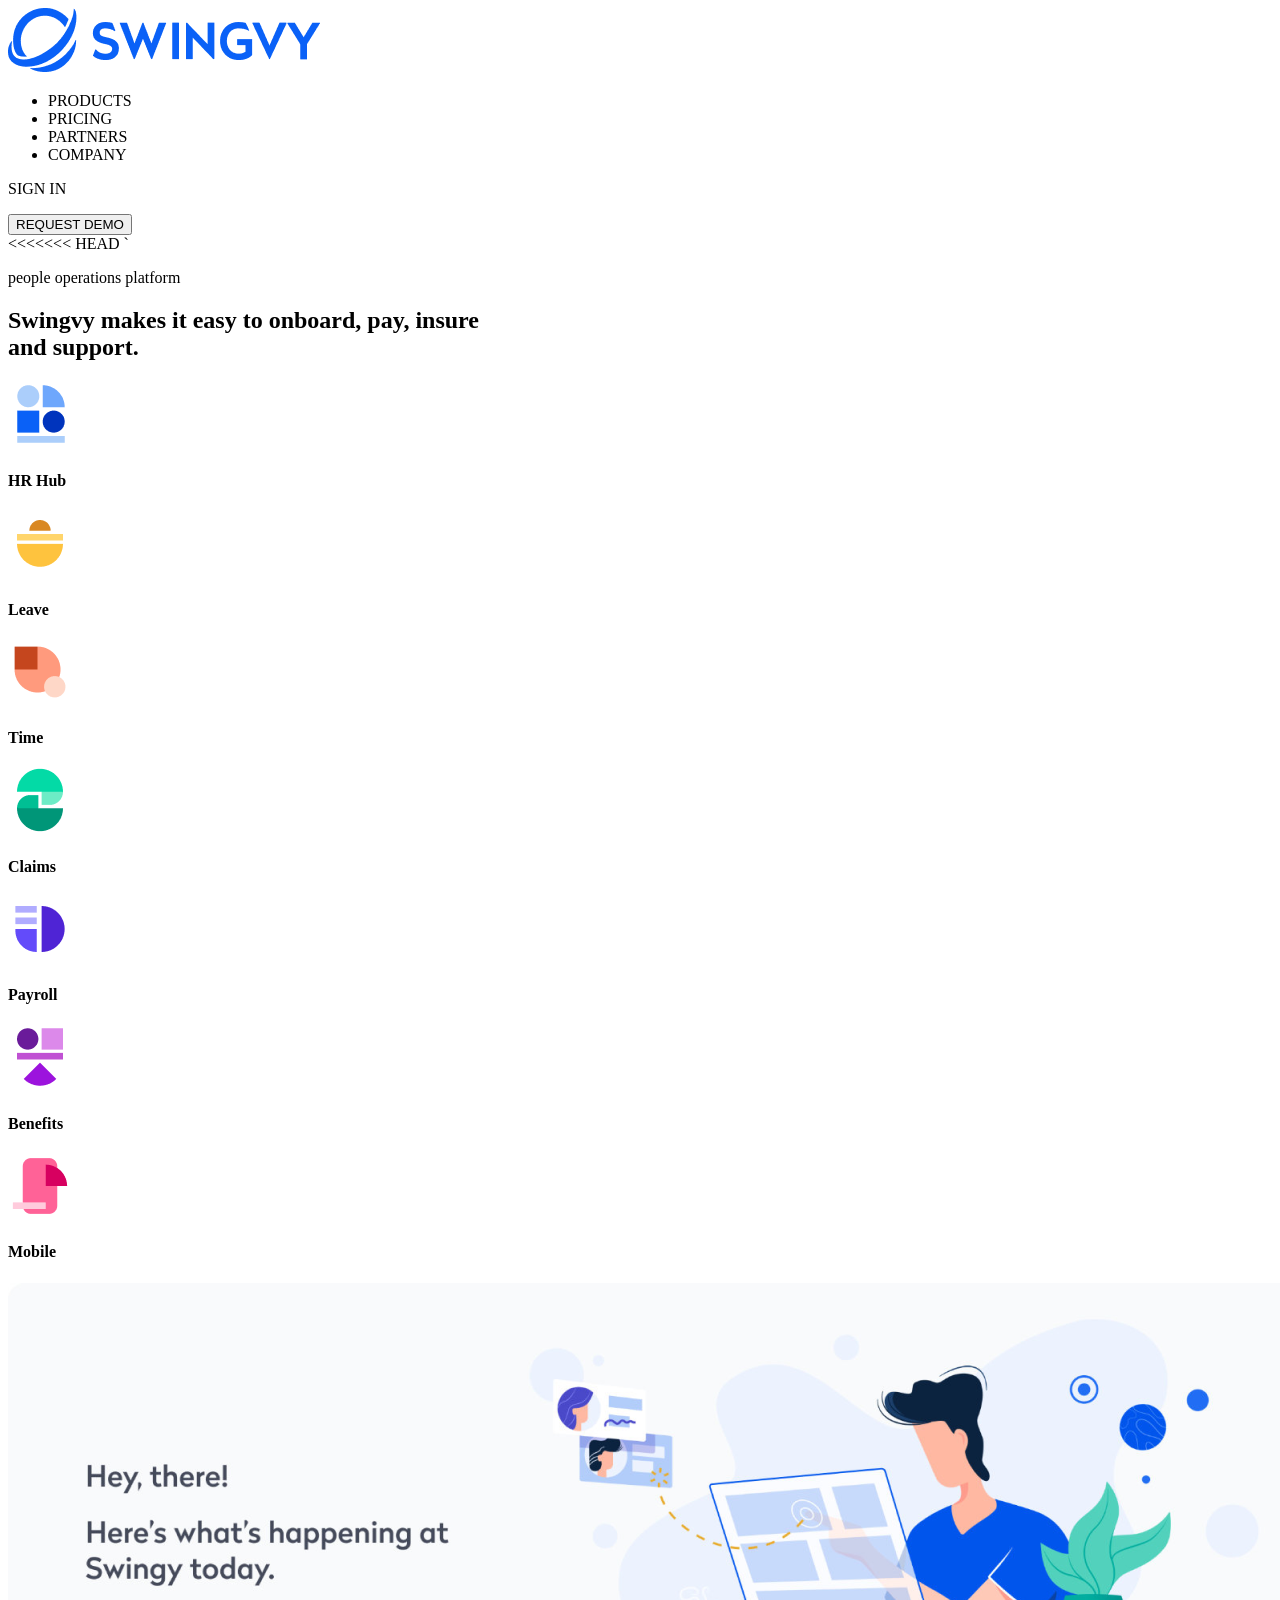
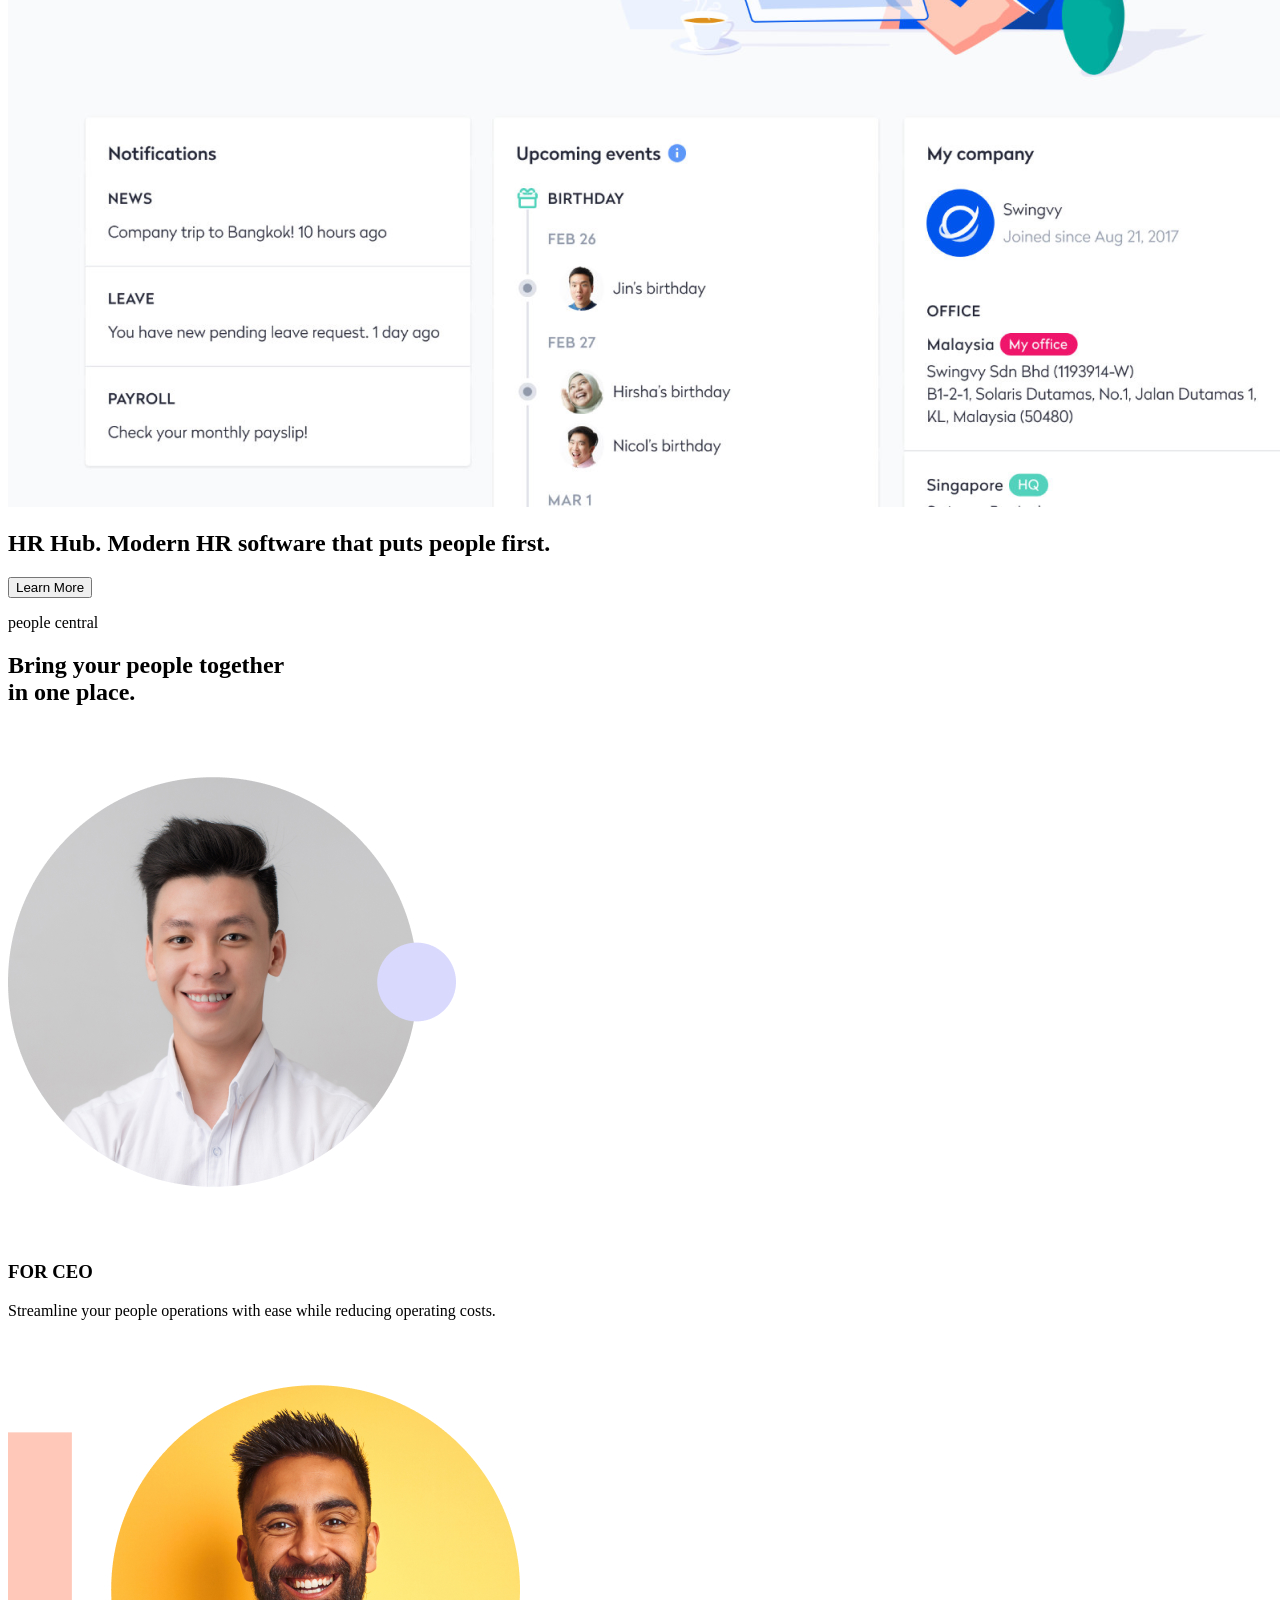
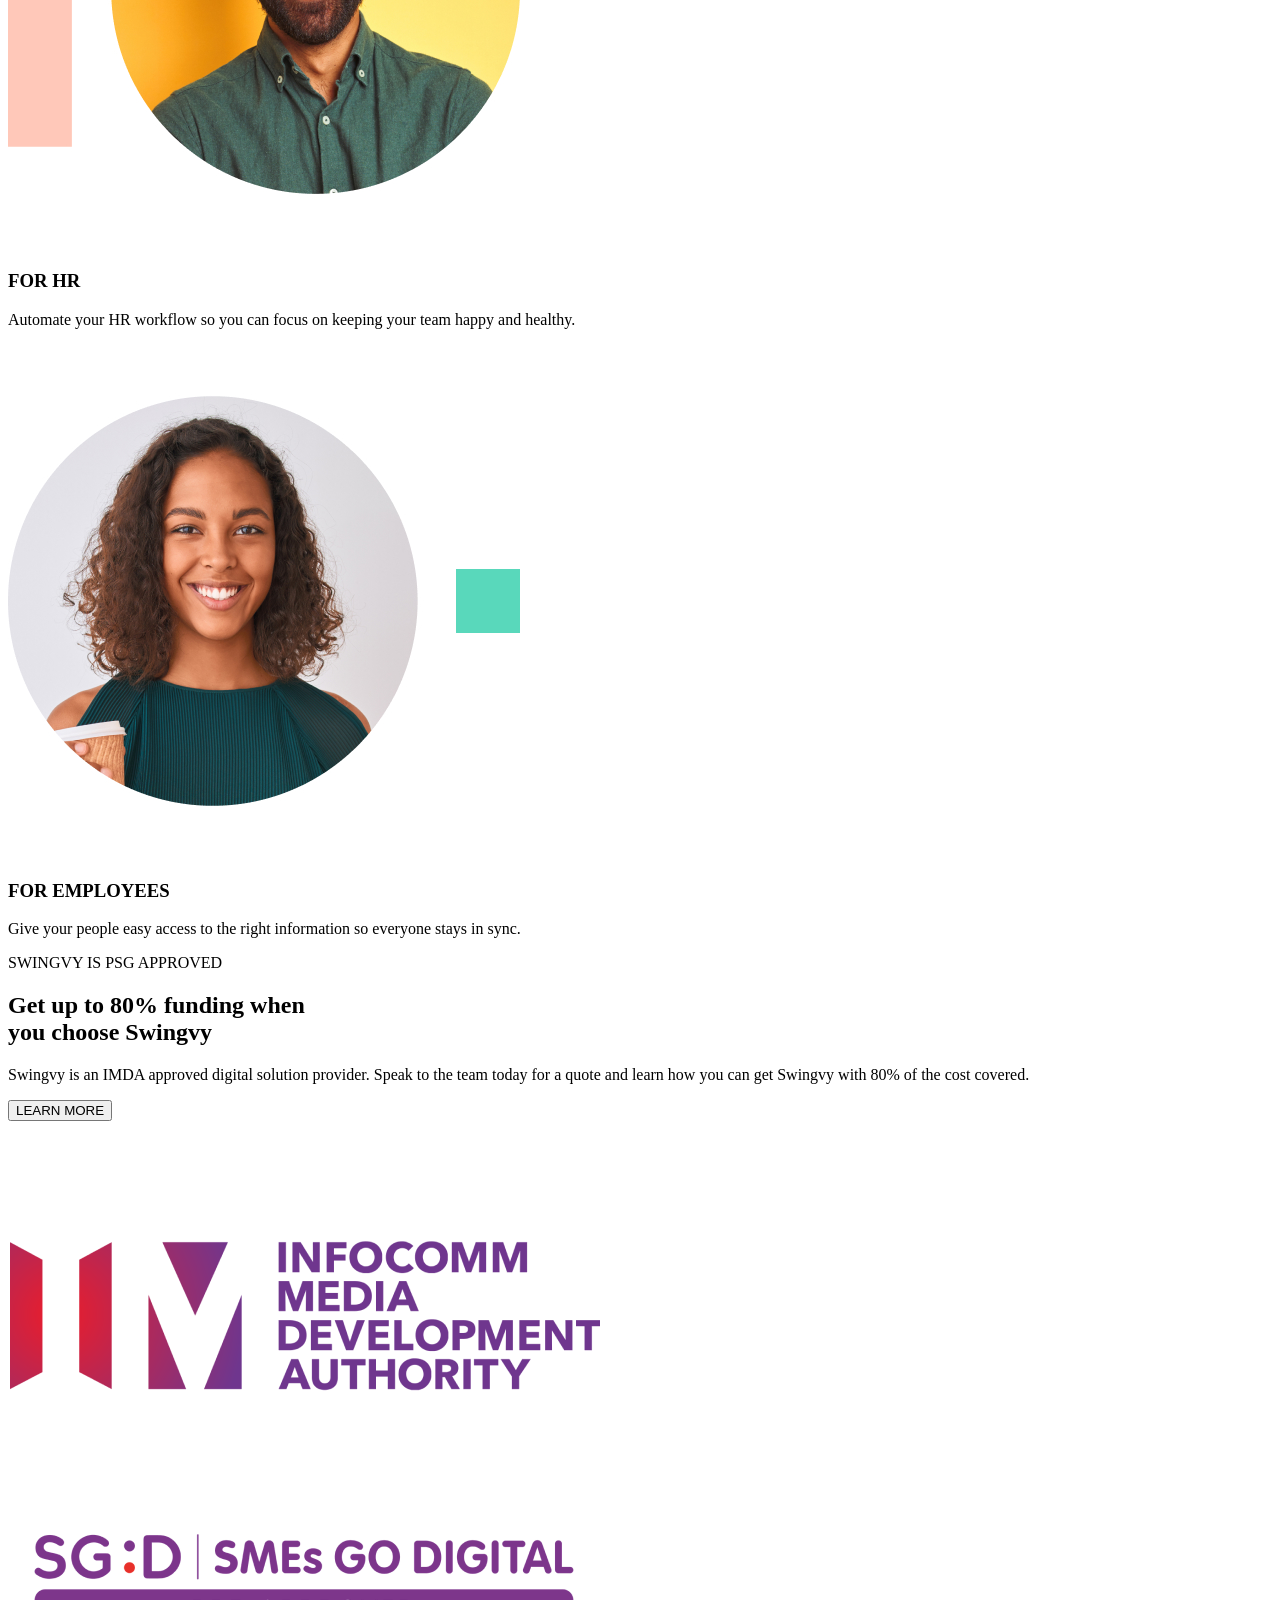
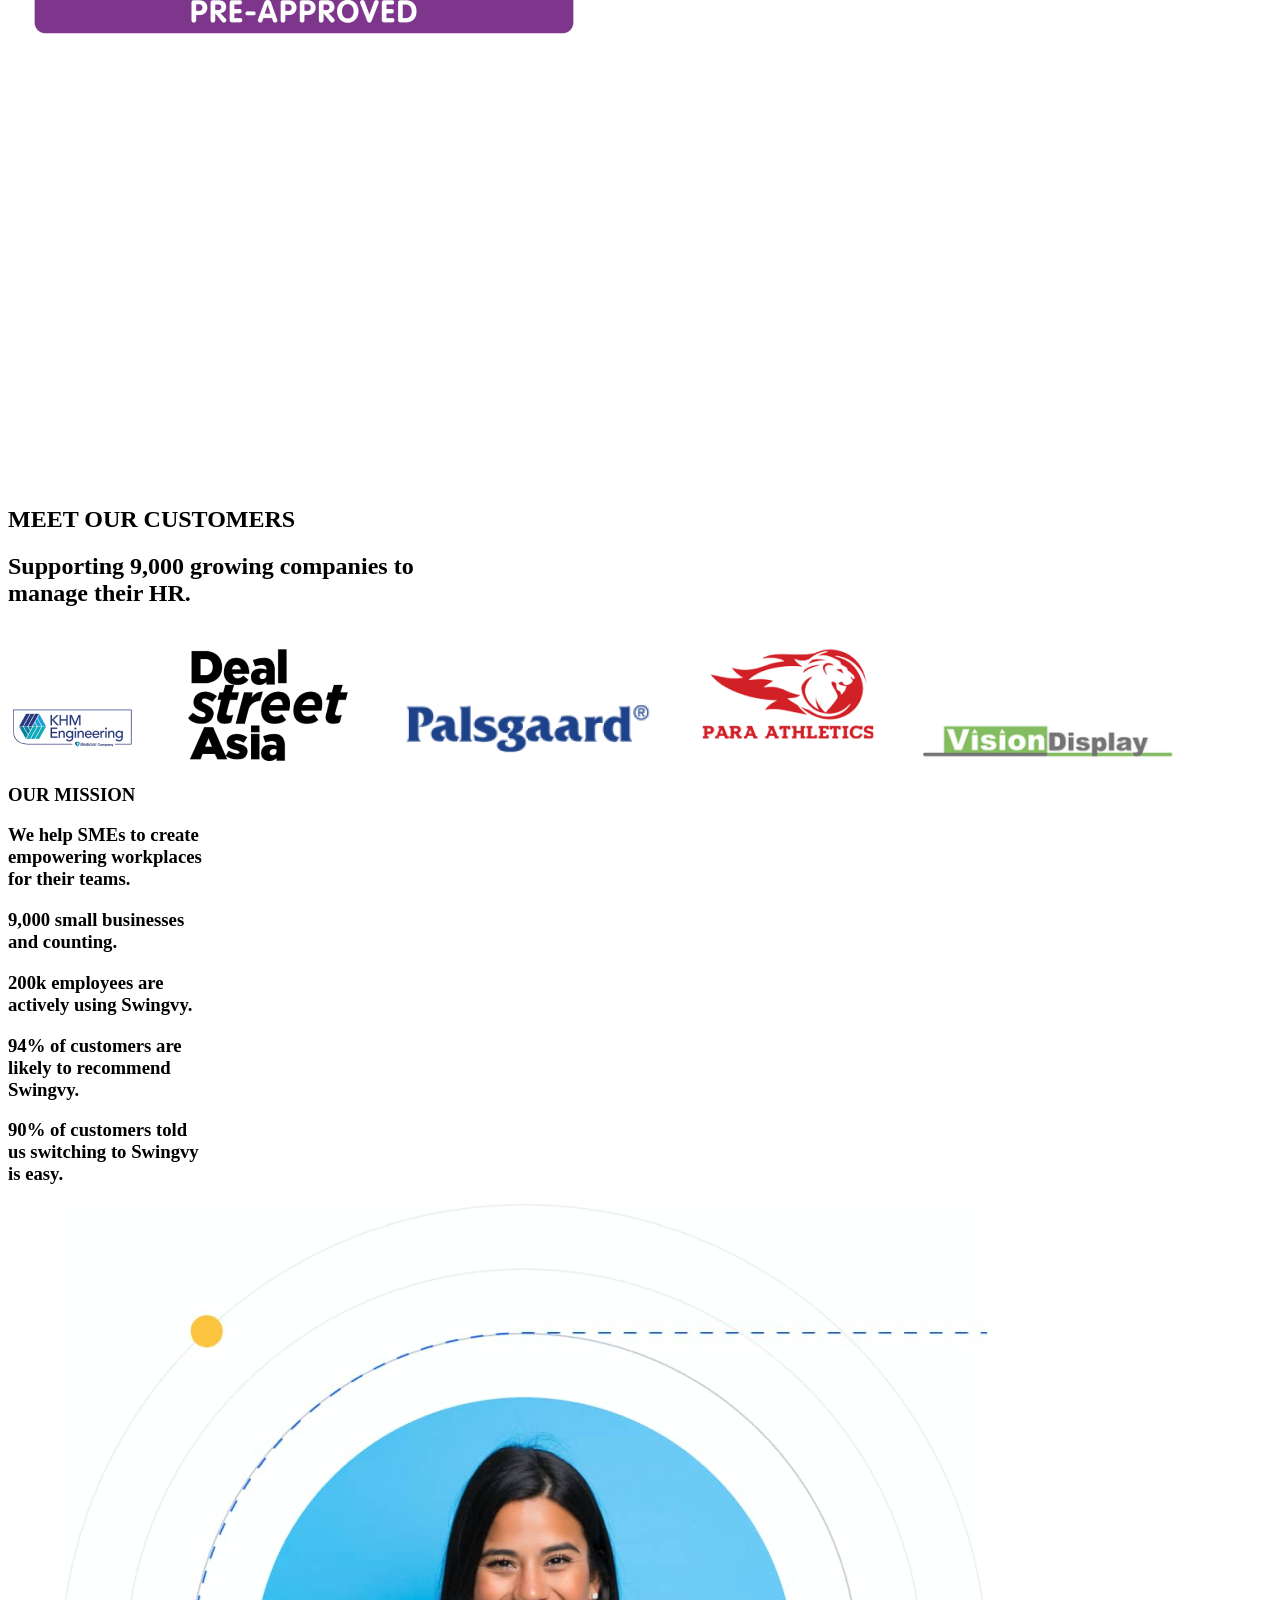
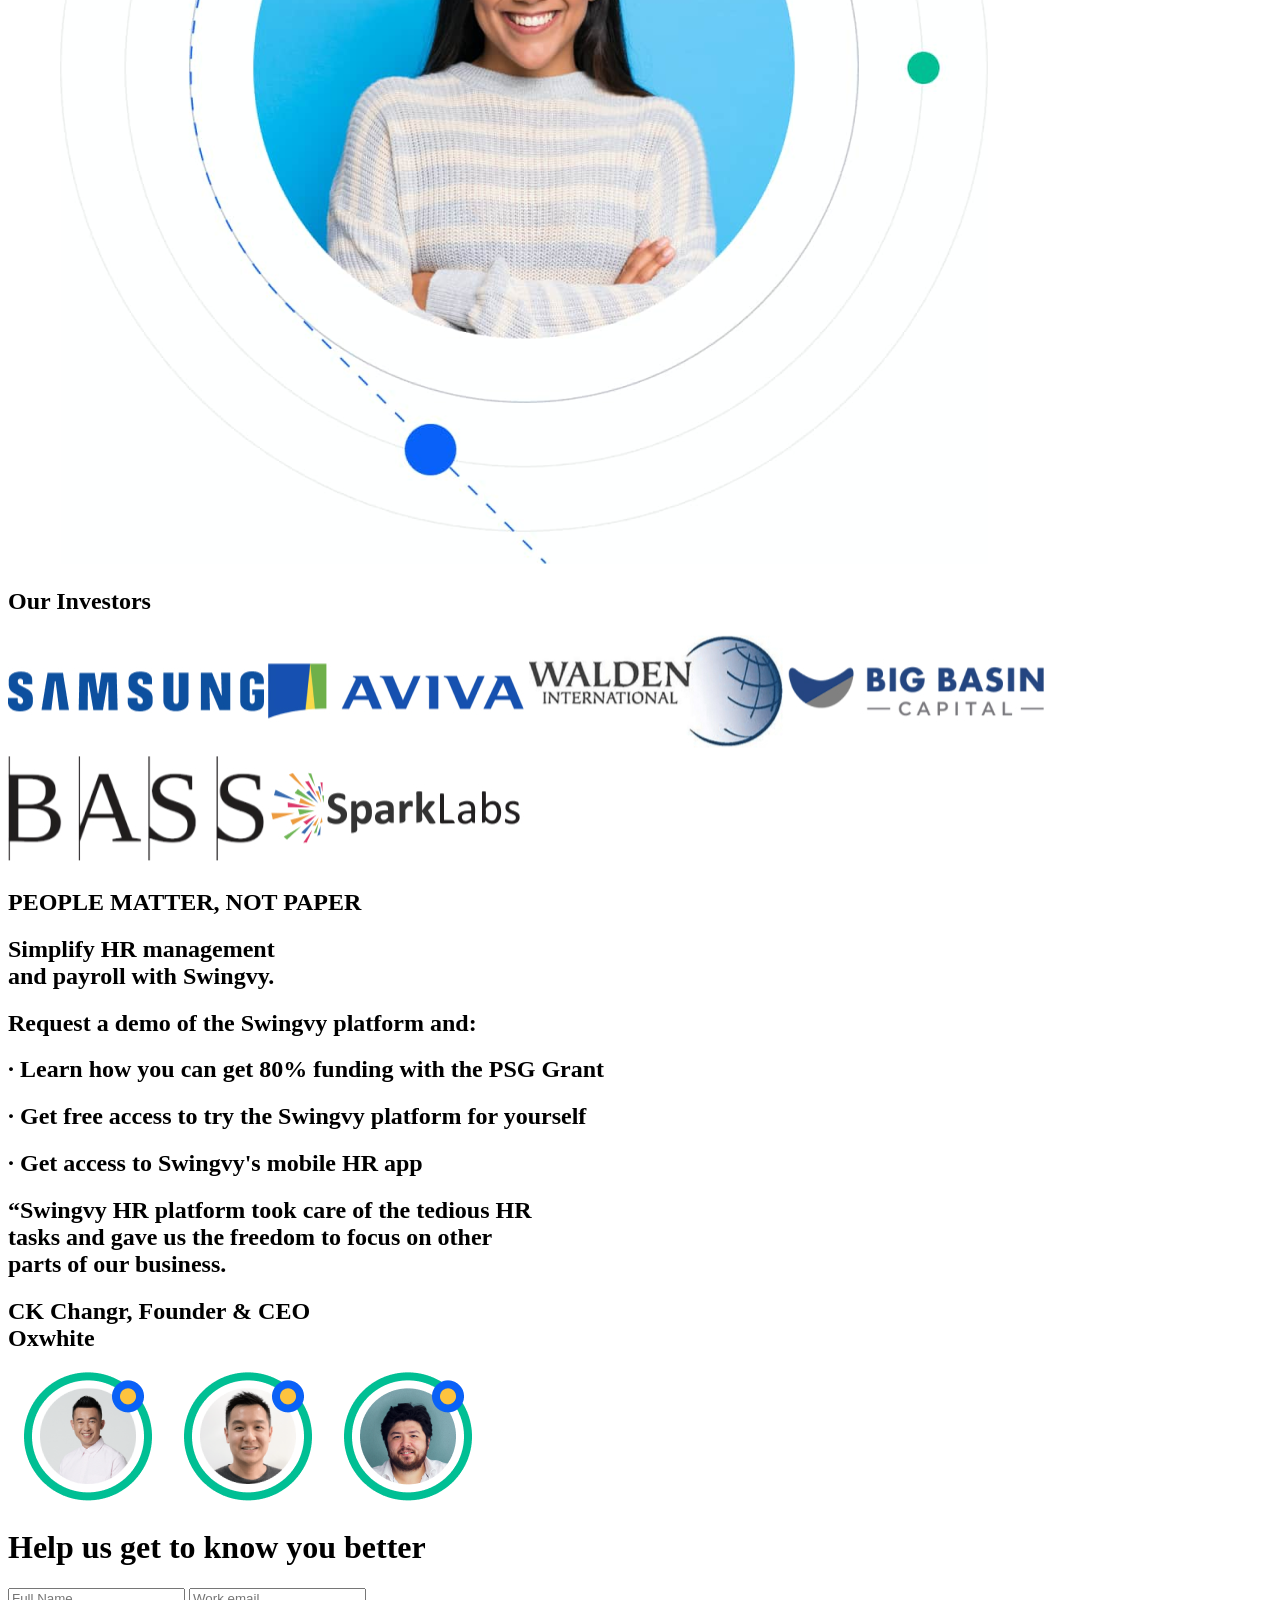
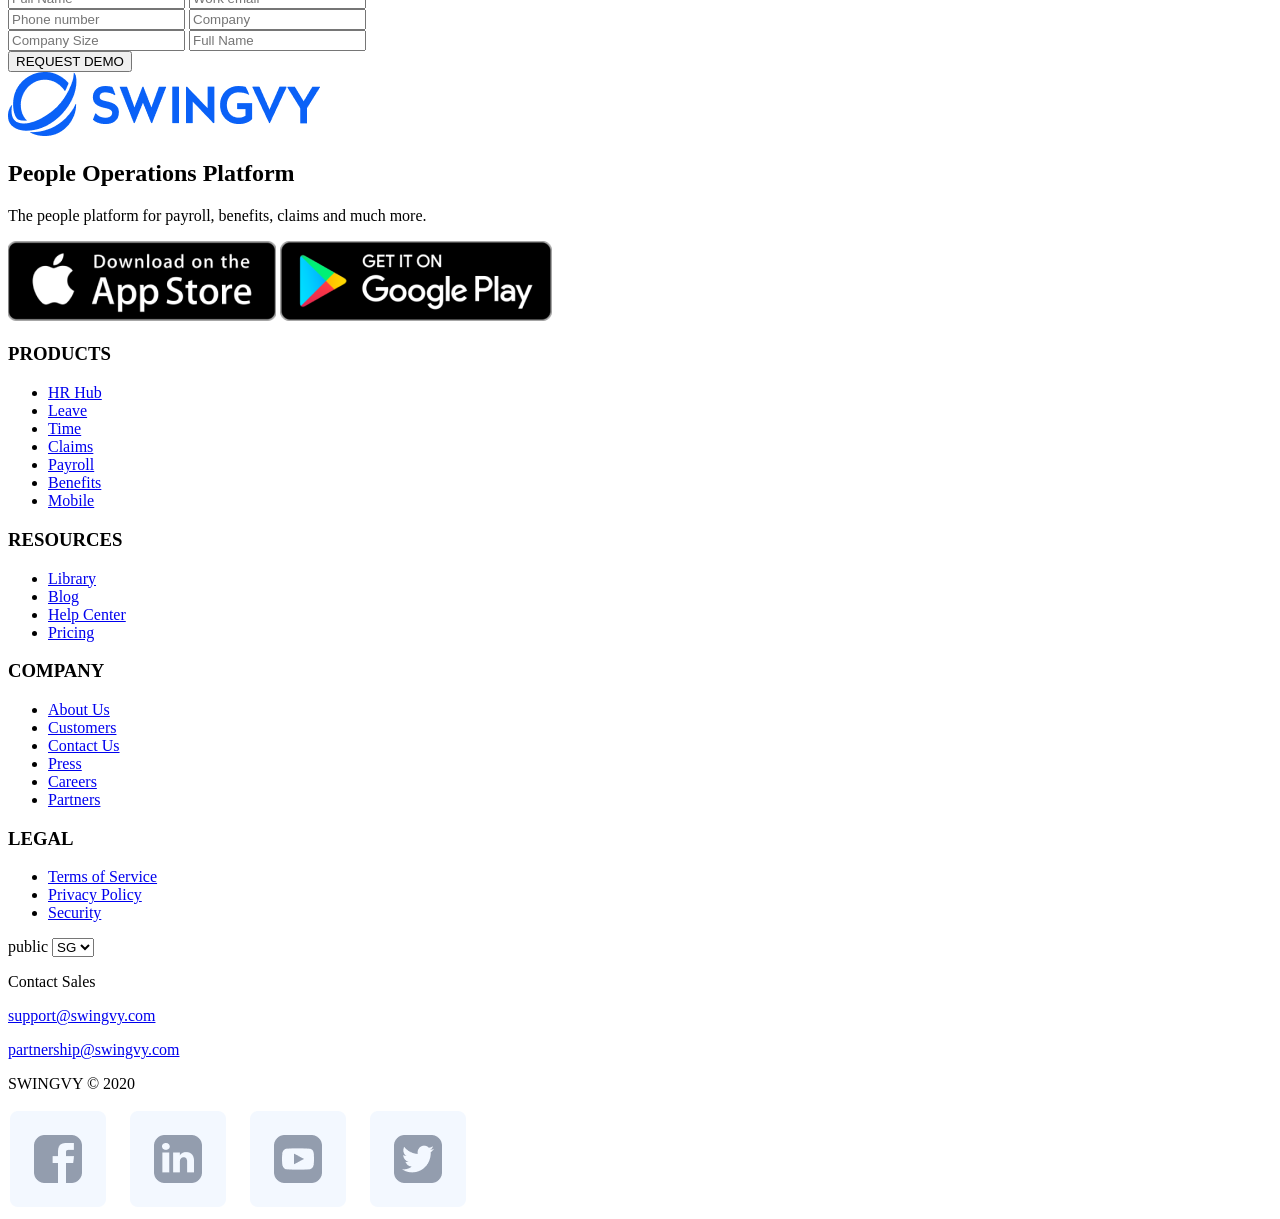
==== commit 27bafdaa: "ver4" ====
--- a/index.html
+++ b/index.html
@@ -25,14 +25,8 @@
                 <button class="bg-blue-600 py-4 px-7 text-white rounded-md">REQUEST DEMO</button>
             </div>
         </nav>
-
-        <div class="back1">
-            <section class="flex flex-col px-4 py-[250px] gap-8 max-w-7xl m-auto items-center justify-between">
-                <p class="text-xl text-center text-gray-400">people operations platform</p>
-                <h1 class="text-center text-6xl font-semibold">For HR people who <br> do everything.</h1>
-                <button class="bg-blue-600 py-4 px-7 text-white rounded-md">REQUEST DEMO</button>
-            </section>
-        </div>
+<<<<<<< HEAD
+`
     </header>
 
     <section class="flex flex-col px-4 py-10 gap-8 max-w-7xl m-auto items-start justify-between">
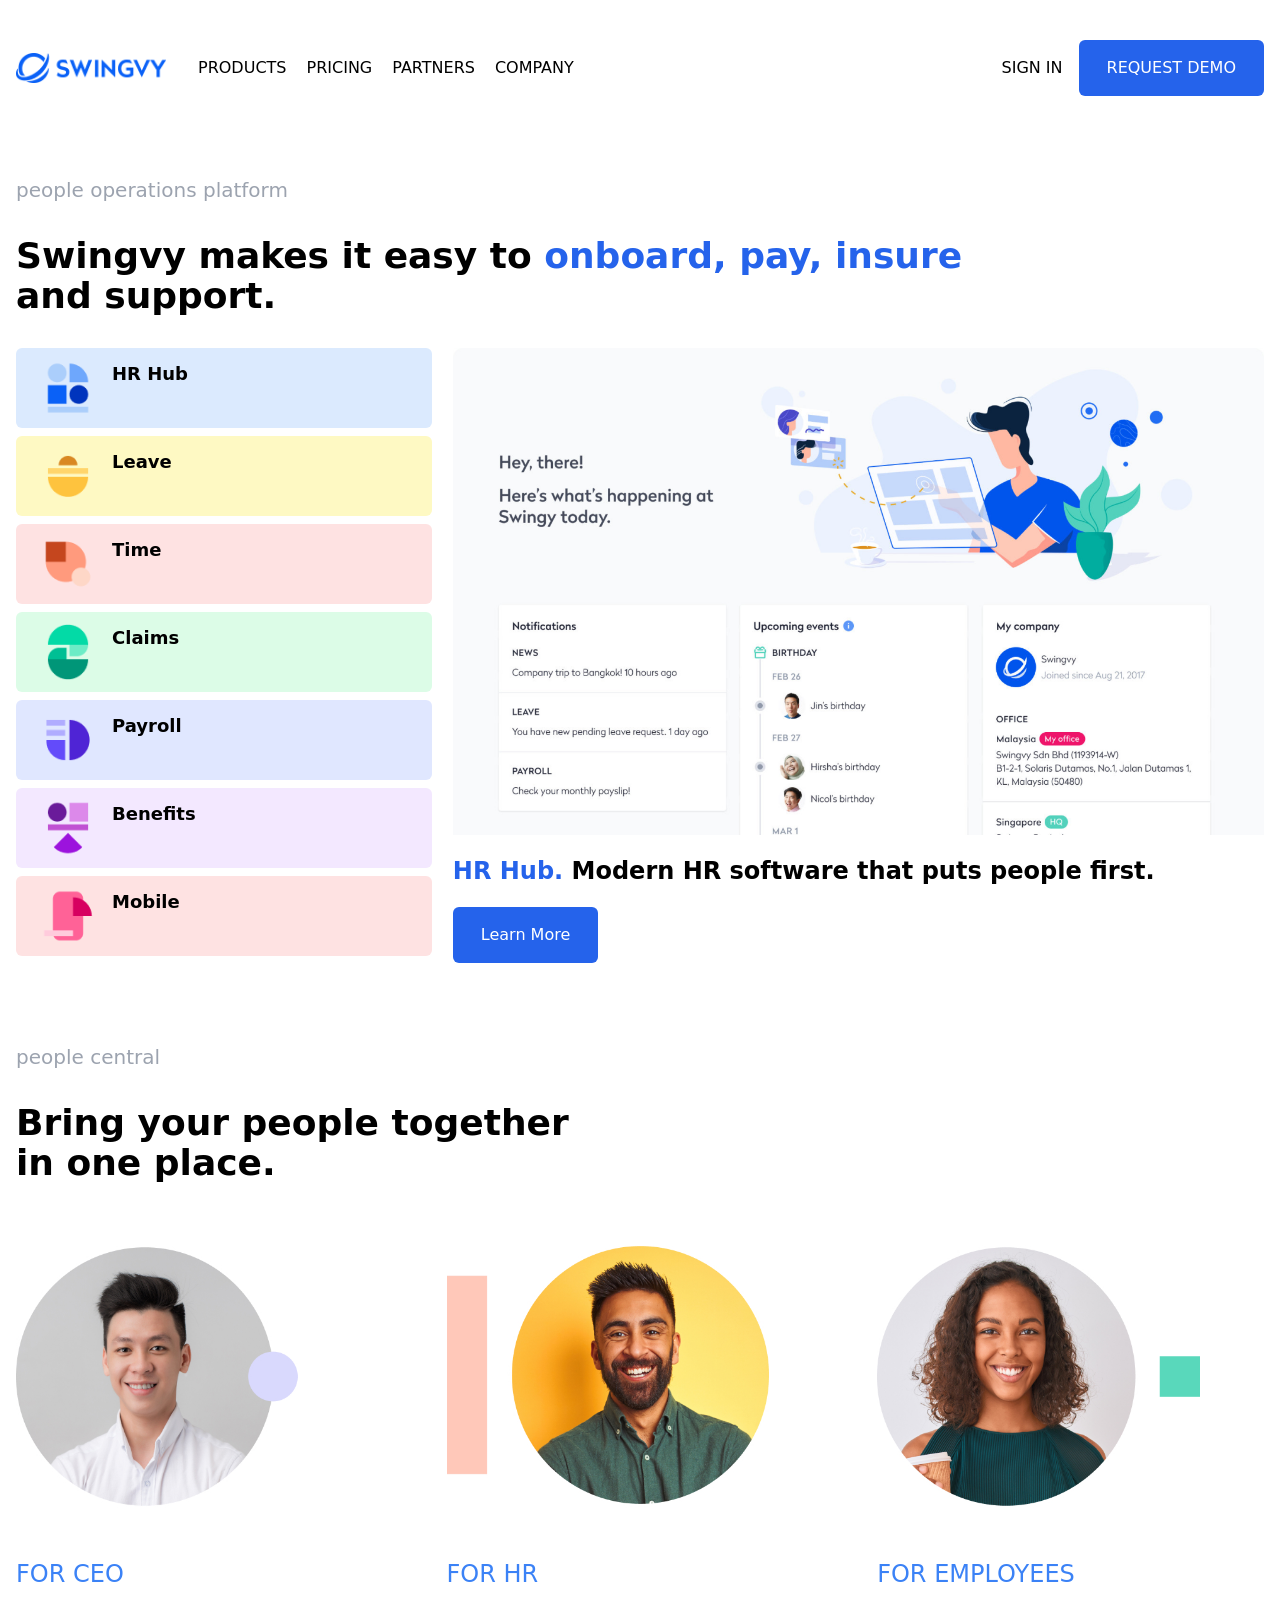
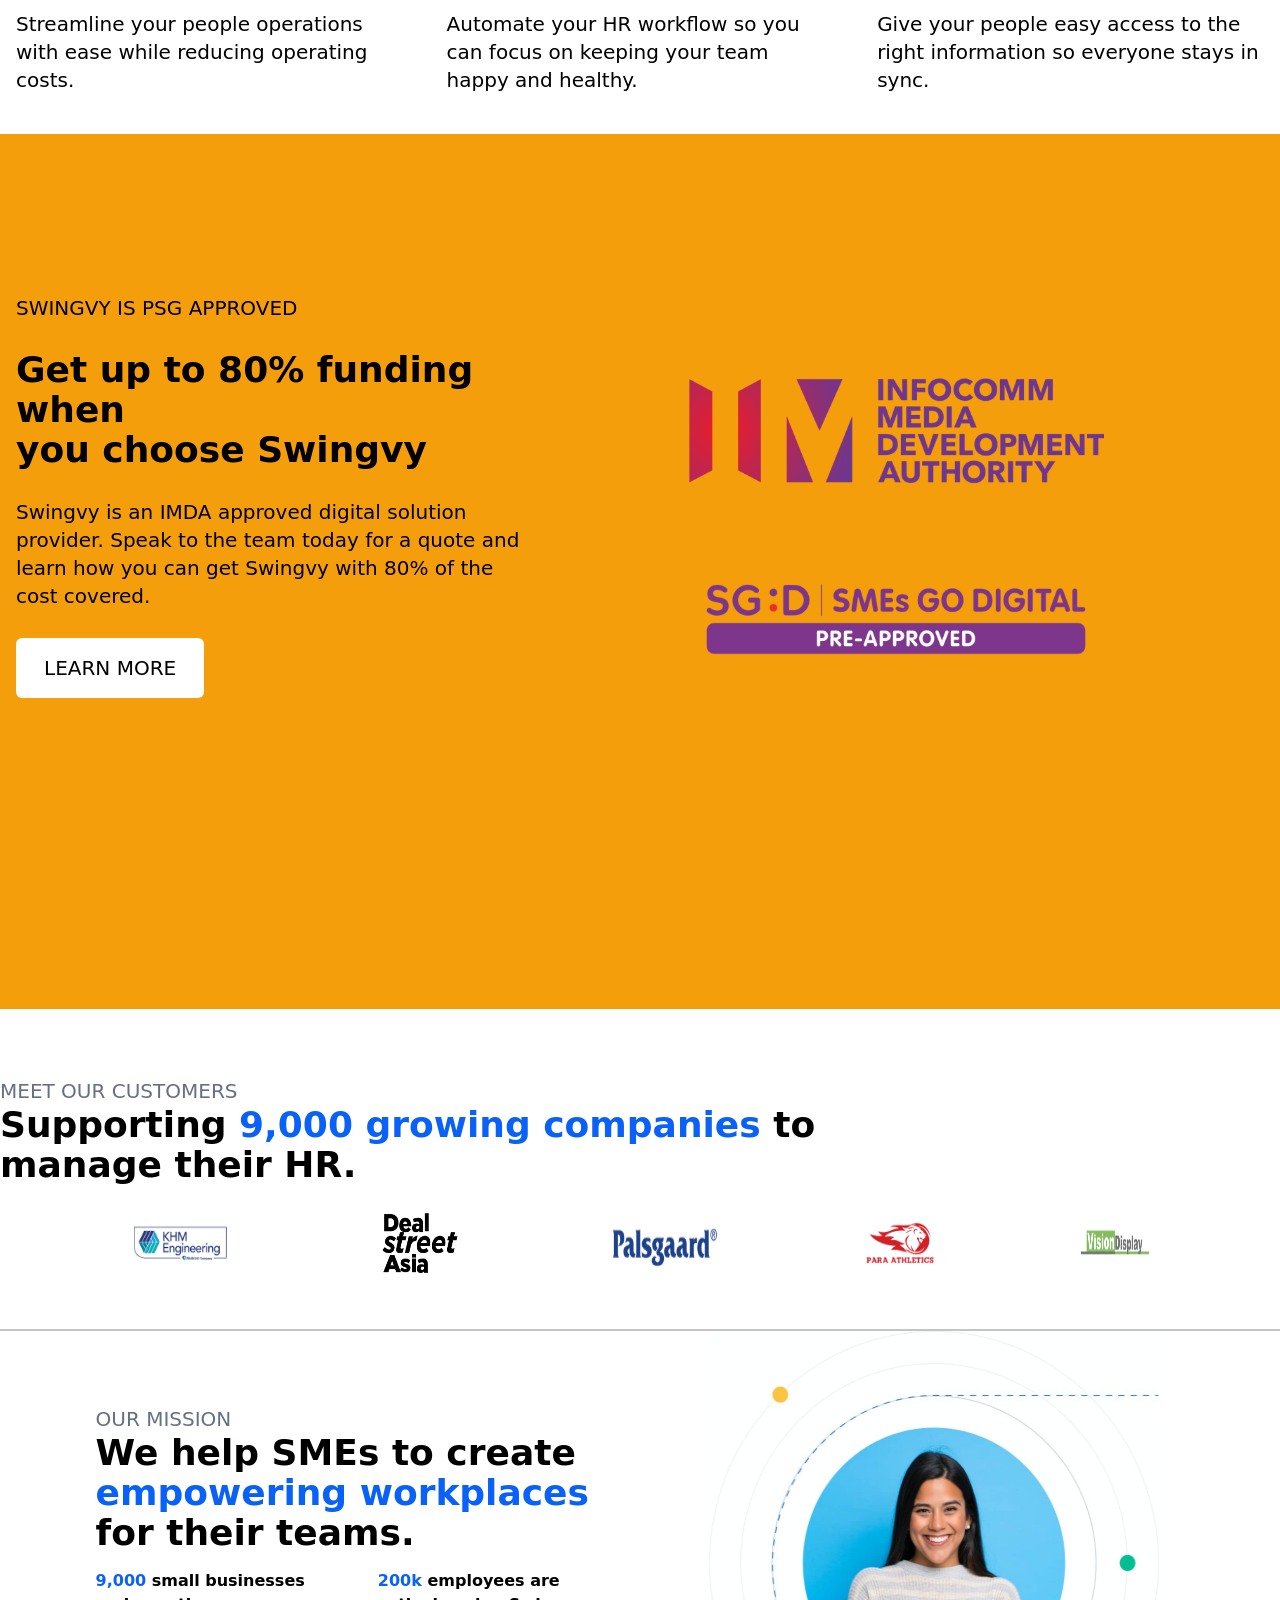
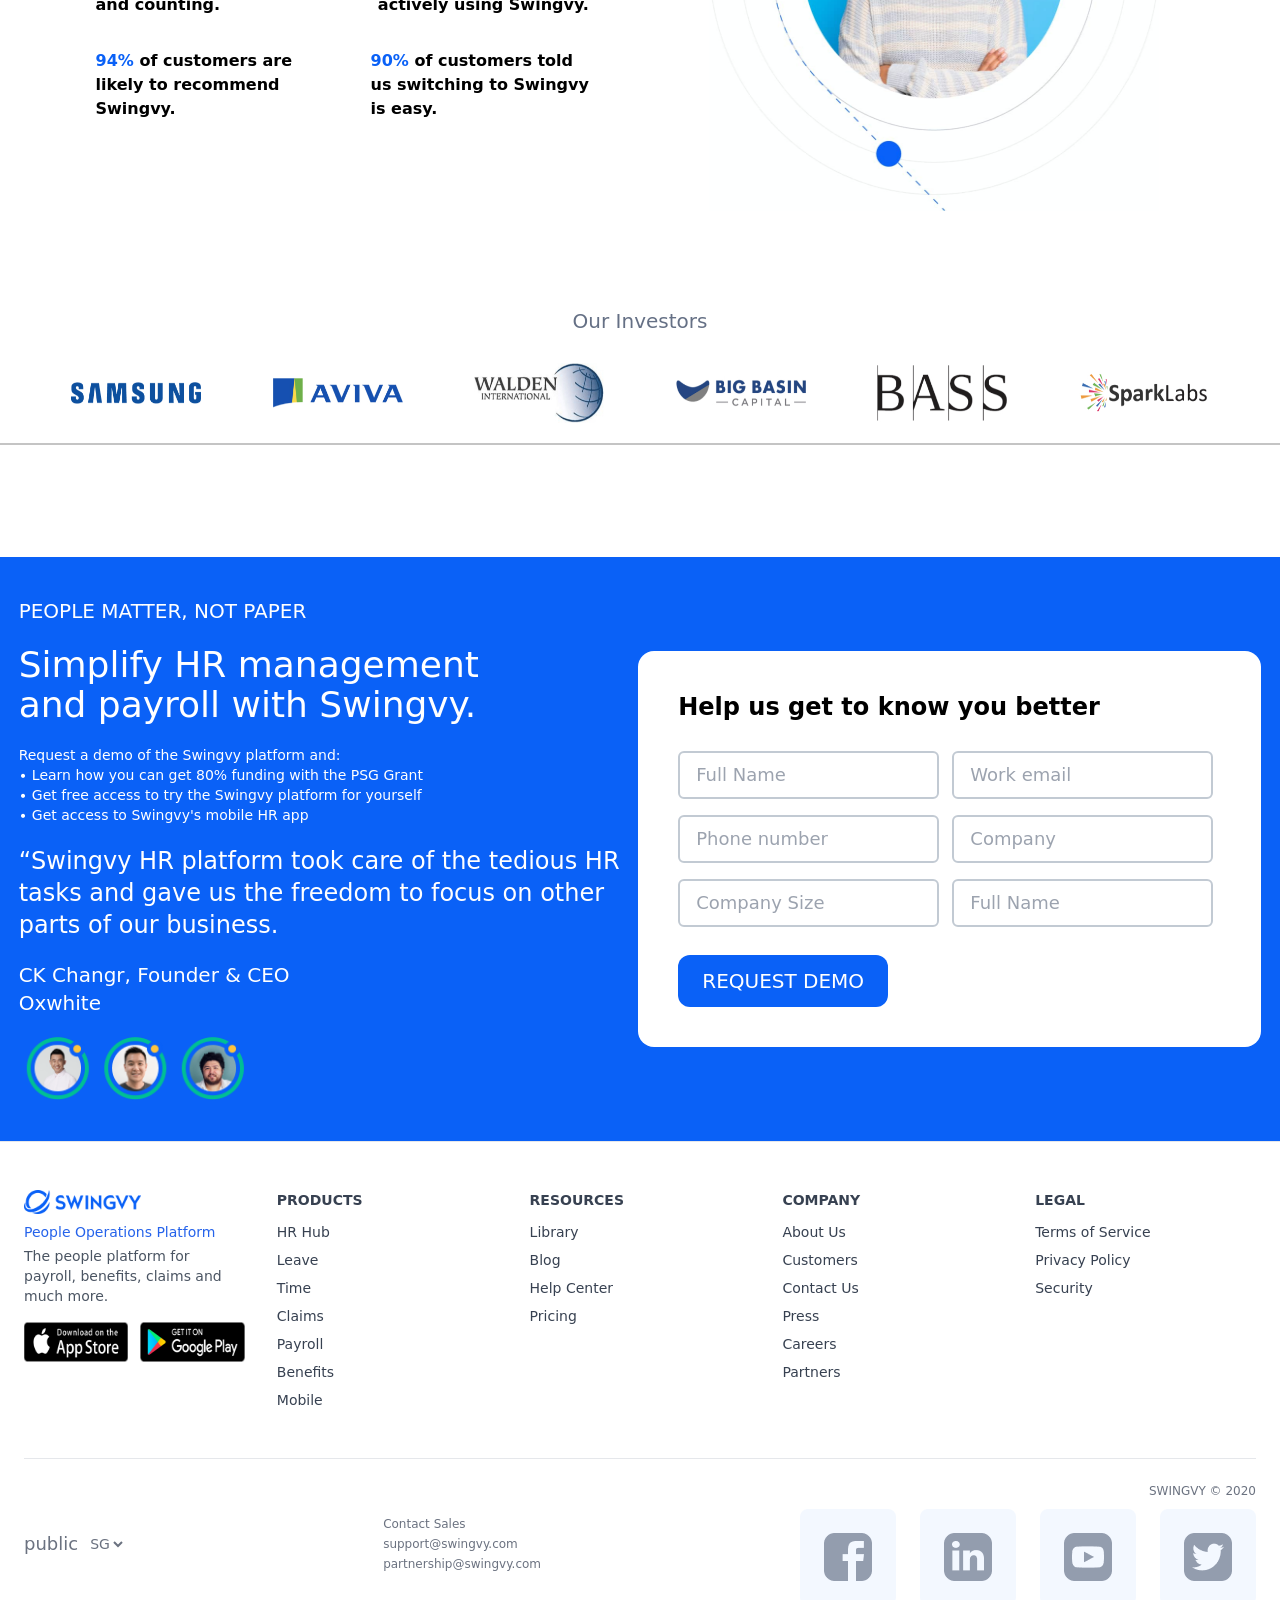
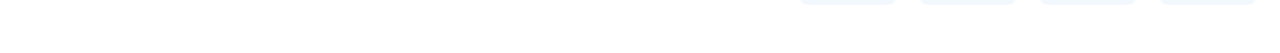
==== commit daa27c49: "var5" ====
--- a/index.html
+++ b/index.html
@@ -25,8 +25,6 @@
                 <button class="bg-blue-600 py-4 px-7 text-white rounded-md">REQUEST DEMO</button>
             </div>
         </nav>
-<<<<<<< HEAD
-`
     </header>
 
     <section class="flex flex-col px-4 py-10 gap-8 max-w-7xl m-auto items-start justify-between">
--- a/src/output.css
+++ b/src/output.css
@@ -0,0 +1,3000 @@
+*, ::before, ::after {
+  --tw-border-spacing-x: 0;
+  --tw-border-spacing-y: 0;
+  --tw-translate-x: 0;
+  --tw-translate-y: 0;
+  --tw-rotate: 0;
+  --tw-skew-x: 0;
+  --tw-skew-y: 0;
+  --tw-scale-x: 1;
+  --tw-scale-y: 1;
+  --tw-pan-x:  ;
+  --tw-pan-y:  ;
+  --tw-pinch-zoom:  ;
+  --tw-scroll-snap-strictness: proximity;
+  --tw-gradient-from-position:  ;
+  --tw-gradient-via-position:  ;
+  --tw-gradient-to-position:  ;
+  --tw-ordinal:  ;
+  --tw-slashed-zero:  ;
+  --tw-numeric-figure:  ;
+  --tw-numeric-spacing:  ;
+  --tw-numeric-fraction:  ;
+  --tw-ring-inset:  ;
+  --tw-ring-offset-width: 0px;
+  --tw-ring-offset-color: #fff;
+  --tw-ring-color: rgb(59 130 246 / 0.5);
+  --tw-ring-offset-shadow: 0 0 #0000;
+  --tw-ring-shadow: 0 0 #0000;
+  --tw-shadow: 0 0 #0000;
+  --tw-shadow-colored: 0 0 #0000;
+  --tw-blur:  ;
+  --tw-brightness:  ;
+  --tw-contrast:  ;
+  --tw-grayscale:  ;
+  --tw-hue-rotate:  ;
+  --tw-invert:  ;
+  --tw-saturate:  ;
+  --tw-sepia:  ;
+  --tw-drop-shadow:  ;
+  --tw-backdrop-blur:  ;
+  --tw-backdrop-brightness:  ;
+  --tw-backdrop-contrast:  ;
+  --tw-backdrop-grayscale:  ;
+  --tw-backdrop-hue-rotate:  ;
+  --tw-backdrop-invert:  ;
+  --tw-backdrop-opacity:  ;
+  --tw-backdrop-saturate:  ;
+  --tw-backdrop-sepia:  ;
+  --tw-contain-size:  ;
+  --tw-contain-layout:  ;
+  --tw-contain-paint:  ;
+  --tw-contain-style:  ;
+}
+
+::backdrop {
+  --tw-border-spacing-x: 0;
+  --tw-border-spacing-y: 0;
+  --tw-translate-x: 0;
+  --tw-translate-y: 0;
+  --tw-rotate: 0;
+  --tw-skew-x: 0;
+  --tw-skew-y: 0;
+  --tw-scale-x: 1;
+  --tw-scale-y: 1;
+  --tw-pan-x:  ;
+  --tw-pan-y:  ;
+  --tw-pinch-zoom:  ;
+  --tw-scroll-snap-strictness: proximity;
+  --tw-gradient-from-position:  ;
+  --tw-gradient-via-position:  ;
+  --tw-gradient-to-position:  ;
+  --tw-ordinal:  ;
+  --tw-slashed-zero:  ;
+  --tw-numeric-figure:  ;
+  --tw-numeric-spacing:  ;
+  --tw-numeric-fraction:  ;
+  --tw-ring-inset:  ;
+  --tw-ring-offset-width: 0px;
+  --tw-ring-offset-color: #fff;
+  --tw-ring-color: rgb(59 130 246 / 0.5);
+  --tw-ring-offset-shadow: 0 0 #0000;
+  --tw-ring-shadow: 0 0 #0000;
+  --tw-shadow: 0 0 #0000;
+  --tw-shadow-colored: 0 0 #0000;
+  --tw-blur:  ;
+  --tw-brightness:  ;
+  --tw-contrast:  ;
+  --tw-grayscale:  ;
+  --tw-hue-rotate:  ;
+  --tw-invert:  ;
+  --tw-saturate:  ;
+  --tw-sepia:  ;
+  --tw-drop-shadow:  ;
+  --tw-backdrop-blur:  ;
+  --tw-backdrop-brightness:  ;
+  --tw-backdrop-contrast:  ;
+  --tw-backdrop-grayscale:  ;
+  --tw-backdrop-hue-rotate:  ;
+  --tw-backdrop-invert:  ;
+  --tw-backdrop-opacity:  ;
+  --tw-backdrop-saturate:  ;
+  --tw-backdrop-sepia:  ;
+  --tw-contain-size:  ;
+  --tw-contain-layout:  ;
+  --tw-contain-paint:  ;
+  --tw-contain-style:  ;
+}
+
+/*
+! tailwindcss v3.4.17 | MIT License | https://tailwindcss.com
+*/
+
+/*
+1. Prevent padding and border from affecting element width. (https://github.com/mozdevs/cssremedy/issues/4)
+2. Allow adding a border to an element by just adding a border-width. (https://github.com/tailwindcss/tailwindcss/pull/116)
+*/
+
+*,
+::before,
+::after {
+  box-sizing: border-box;
+  /* 1 */
+  border-width: 0;
+  /* 2 */
+  border-style: solid;
+  /* 2 */
+  border-color: #e5e7eb;
+  /* 2 */
+}
+
+::before,
+::after {
+  --tw-content: '';
+}
+
+/*
+1. Use a consistent sensible line-height in all browsers.
+2. Prevent adjustments of font size after orientation changes in iOS.
+3. Use a more readable tab size.
+4. Use the user's configured `sans` font-family by default.
+5. Use the user's configured `sans` font-feature-settings by default.
+6. Use the user's configured `sans` font-variation-settings by default.
+7. Disable tap highlights on iOS
+*/
+
+html,
+:host {
+  line-height: 1.5;
+  /* 1 */
+  -webkit-text-size-adjust: 100%;
+  /* 2 */
+  -moz-tab-size: 4;
+  /* 3 */
+  -o-tab-size: 4;
+     tab-size: 4;
+  /* 3 */
+  font-family: ui-sans-serif, system-ui, sans-serif, "Apple Color Emoji", "Segoe UI Emoji", "Segoe UI Symbol", "Noto Color Emoji";
+  /* 4 */
+  font-feature-settings: normal;
+  /* 5 */
+  font-variation-settings: normal;
+  /* 6 */
+  -webkit-tap-highlight-color: transparent;
+  /* 7 */
+}
+
+/*
+1. Remove the margin in all browsers.
+2. Inherit line-height from `html` so users can set them as a class directly on the `html` element.
+*/
+
+body {
+  margin: 0;
+  /* 1 */
+  line-height: inherit;
+  /* 2 */
+}
+
+/*
+1. Add the correct height in Firefox.
+2. Correct the inheritance of border color in Firefox. (https://bugzilla.mozilla.org/show_bug.cgi?id=190655)
+3. Ensure horizontal rules are visible by default.
+*/
+
+hr {
+  height: 0;
+  /* 1 */
+  color: inherit;
+  /* 2 */
+  border-top-width: 1px;
+  /* 3 */
+}
+
+/*
+Add the correct text decoration in Chrome, Edge, and Safari.
+*/
+
+abbr:where([title]) {
+  -webkit-text-decoration: underline dotted;
+          text-decoration: underline dotted;
+}
+
+/*
+Remove the default font size and weight for headings.
+*/
+
+h1,
+h2,
+h3,
+h4,
+h5,
+h6 {
+  font-size: inherit;
+  font-weight: inherit;
+}
+
+/*
+Reset links to optimize for opt-in styling instead of opt-out.
+*/
+
+a {
+  color: inherit;
+  text-decoration: inherit;
+}
+
+/*
+Add the correct font weight in Edge and Safari.
+*/
+
+b,
+strong {
+  font-weight: bolder;
+}
+
+/*
+1. Use the user's configured `mono` font-family by default.
+2. Use the user's configured `mono` font-feature-settings by default.
+3. Use the user's configured `mono` font-variation-settings by default.
+4. Correct the odd `em` font sizing in all browsers.
+*/
+
+code,
+kbd,
+samp,
+pre {
+  font-family: ui-monospace, SFMono-Regular, Menlo, Monaco, Consolas, "Liberation Mono", "Courier New", monospace;
+  /* 1 */
+  font-feature-settings: normal;
+  /* 2 */
+  font-variation-settings: normal;
+  /* 3 */
+  font-size: 1em;
+  /* 4 */
+}
+
+/*
+Add the correct font size in all browsers.
+*/
+
+small {
+  font-size: 80%;
+}
+
+/*
+Prevent `sub` and `sup` elements from affecting the line height in all browsers.
+*/
+
+sub,
+sup {
+  font-size: 75%;
+  line-height: 0;
+  position: relative;
+  vertical-align: baseline;
+}
+
+sub {
+  bottom: -0.25em;
+}
+
+sup {
+  top: -0.5em;
+}
+
+/*
+1. Remove text indentation from table contents in Chrome and Safari. (https://bugs.chromium.org/p/chromium/issues/detail?id=999088, https://bugs.webkit.org/show_bug.cgi?id=201297)
+2. Correct table border color inheritance in all Chrome and Safari. (https://bugs.chromium.org/p/chromium/issues/detail?id=935729, https://bugs.webkit.org/show_bug.cgi?id=195016)
+3. Remove gaps between table borders by default.
+*/
+
+table {
+  text-indent: 0;
+  /* 1 */
+  border-color: inherit;
+  /* 2 */
+  border-collapse: collapse;
+  /* 3 */
+}
+
+/*
+1. Change the font styles in all browsers.
+2. Remove the margin in Firefox and Safari.
+3. Remove default padding in all browsers.
+*/
+
+button,
+input,
+optgroup,
+select,
+textarea {
+  font-family: inherit;
+  /* 1 */
+  font-feature-settings: inherit;
+  /* 1 */
+  font-variation-settings: inherit;
+  /* 1 */
+  font-size: 100%;
+  /* 1 */
+  font-weight: inherit;
+  /* 1 */
+  line-height: inherit;
+  /* 1 */
+  letter-spacing: inherit;
+  /* 1 */
+  color: inherit;
+  /* 1 */
+  margin: 0;
+  /* 2 */
+  padding: 0;
+  /* 3 */
+}
+
+/*
+Remove the inheritance of text transform in Edge and Firefox.
+*/
+
+button,
+select {
+  text-transform: none;
+}
+
+/*
+1. Correct the inability to style clickable types in iOS and Safari.
+2. Remove default button styles.
+*/
+
+button,
+input:where([type='button']),
+input:where([type='reset']),
+input:where([type='submit']) {
+  -webkit-appearance: button;
+  /* 1 */
+  background-color: transparent;
+  /* 2 */
+  background-image: none;
+  /* 2 */
+}
+
+/*
+Use the modern Firefox focus style for all focusable elements.
+*/
+
+:-moz-focusring {
+  outline: auto;
+}
+
+/*
+Remove the additional `:invalid` styles in Firefox. (https://github.com/mozilla/gecko-dev/blob/2f9eacd9d3d995c937b4251a5557d95d494c9be1/layout/style/res/forms.css#L728-L737)
+*/
+
+:-moz-ui-invalid {
+  box-shadow: none;
+}
+
+/*
+Add the correct vertical alignment in Chrome and Firefox.
+*/
+
+progress {
+  vertical-align: baseline;
+}
+
+/*
+Correct the cursor style of increment and decrement buttons in Safari.
+*/
+
+::-webkit-inner-spin-button,
+::-webkit-outer-spin-button {
+  height: auto;
+}
+
+/*
+1. Correct the odd appearance in Chrome and Safari.
+2. Correct the outline style in Safari.
+*/
+
+[type='search'] {
+  -webkit-appearance: textfield;
+  /* 1 */
+  outline-offset: -2px;
+  /* 2 */
+}
+
+/*
+Remove the inner padding in Chrome and Safari on macOS.
+*/
+
+::-webkit-search-decoration {
+  -webkit-appearance: none;
+}
+
+/*
+1. Correct the inability to style clickable types in iOS and Safari.
+2. Change font properties to `inherit` in Safari.
+*/
+
+::-webkit-file-upload-button {
+  -webkit-appearance: button;
+  /* 1 */
+  font: inherit;
+  /* 2 */
+}
+
+/*
+Add the correct display in Chrome and Safari.
+*/
+
+summary {
+  display: list-item;
+}
+
+/*
+Removes the default spacing and border for appropriate elements.
+*/
+
+blockquote,
+dl,
+dd,
+h1,
+h2,
+h3,
+h4,
+h5,
+h6,
+hr,
+figure,
+p,
+pre {
+  margin: 0;
+}
+
+fieldset {
+  margin: 0;
+  padding: 0;
+}
+
+legend {
+  padding: 0;
+}
+
+ol,
+ul,
+menu {
+  list-style: none;
+  margin: 0;
+  padding: 0;
+}
+
+/*
+Reset default styling for dialogs.
+*/
+
+dialog {
+  padding: 0;
+}
+
+/*
+Prevent resizing textareas horizontally by default.
+*/
+
+textarea {
+  resize: vertical;
+}
+
+/*
+1. Reset the default placeholder opacity in Firefox. (https://github.com/tailwindlabs/tailwindcss/issues/3300)
+2. Set the default placeholder color to the user's configured gray 400 color.
+*/
+
+input::-moz-placeholder, textarea::-moz-placeholder {
+  opacity: 1;
+  /* 1 */
+  color: #9ca3af;
+  /* 2 */
+}
+
+input::placeholder,
+textarea::placeholder {
+  opacity: 1;
+  /* 1 */
+  color: #9ca3af;
+  /* 2 */
+}
+
+/*
+Set the default cursor for buttons.
+*/
+
+button,
+[role="button"] {
+  cursor: pointer;
+}
+
+/*
+Make sure disabled buttons don't get the pointer cursor.
+*/
+
+:disabled {
+  cursor: default;
+}
+
+/*
+1. Make replaced elements `display: block` by default. (https://github.com/mozdevs/cssremedy/issues/14)
+2. Add `vertical-align: middle` to align replaced elements more sensibly by default. (https://github.com/jensimmons/cssremedy/issues/14#issuecomment-634934210)
+   This can trigger a poorly considered lint error in some tools but is included by design.
+*/
+
+img,
+svg,
+video,
+canvas,
+audio,
+iframe,
+embed,
+object {
+  display: block;
+  /* 1 */
+  vertical-align: middle;
+  /* 2 */
+}
+
+/*
+Constrain images and videos to the parent width and preserve their intrinsic aspect ratio. (https://github.com/mozdevs/cssremedy/issues/14)
+*/
+
+img,
+video {
+  max-width: 100%;
+  height: auto;
+}
+
+/* Make elements with the HTML hidden attribute stay hidden by default */
+
+[hidden]:where(:not([hidden="until-found"])) {
+  display: none;
+}
+
+.container {
+  width: 100%;
+}
+
+@media (min-width: 640px) {
+  .container {
+    max-width: 640px;
+  }
+}
+
+@media (min-width: 768px) {
+  .container {
+    max-width: 768px;
+  }
+}
+
+@media (min-width: 1024px) {
+  .container {
+    max-width: 1024px;
+  }
+}
+
+@media (min-width: 1280px) {
+  .container {
+    max-width: 1280px;
+  }
+}
+
+@media (min-width: 1536px) {
+  .container {
+    max-width: 1536px;
+  }
+}
+
+.sr-only {
+  position: absolute;
+  width: 1px;
+  height: 1px;
+  padding: 0;
+  margin: -1px;
+  overflow: hidden;
+  clip: rect(0, 0, 0, 0);
+  white-space: nowrap;
+  border-width: 0;
+}
+
+.not-sr-only {
+  position: static;
+  width: auto;
+  height: auto;
+  padding: 0;
+  margin: 0;
+  overflow: visible;
+  clip: auto;
+  white-space: normal;
+}
+
+.pointer-events-none {
+  pointer-events: none;
+}
+
+.pointer-events-auto {
+  pointer-events: auto;
+}
+
+.\!visible {
+  visibility: visible !important;
+}
+
+.visible {
+  visibility: visible;
+}
+
+.invisible {
+  visibility: hidden;
+}
+
+.collapse {
+  visibility: collapse;
+}
+
+.static {
+  position: static;
+}
+
+.fixed {
+  position: fixed;
+}
+
+.absolute {
+  position: absolute;
+}
+
+.relative {
+  position: relative;
+}
+
+.sticky {
+  position: sticky;
+}
+
+.-inset-1 {
+  inset: -0.25rem;
+}
+
+.end-1 {
+  inset-inline-end: 0.25rem;
+}
+
+.isolate {
+  isolation: isolate;
+}
+
+.isolation-auto {
+  isolation: auto;
+}
+
+.float-start {
+  float: inline-start;
+}
+
+.float-end {
+  float: inline-end;
+}
+
+.float-right {
+  float: right;
+}
+
+.float-left {
+  float: left;
+}
+
+.float-none {
+  float: none;
+}
+
+.clear-start {
+  clear: inline-start;
+}
+
+.clear-end {
+  clear: inline-end;
+}
+
+.clear-left {
+  clear: left;
+}
+
+.clear-right {
+  clear: right;
+}
+
+.clear-both {
+  clear: both;
+}
+
+.clear-none {
+  clear: none;
+}
+
+.m-auto {
+  margin: auto;
+}
+
+.mx-auto {
+  margin-left: auto;
+  margin-right: auto;
+}
+
+.my-2 {
+  margin-top: 0.5rem;
+  margin-bottom: 0.5rem;
+}
+
+.mb-2 {
+  margin-bottom: 0.5rem;
+}
+
+.mb-3 {
+  margin-bottom: 0.75rem;
+}
+
+.mb-4 {
+  margin-bottom: 1rem;
+}
+
+.mr-2 {
+  margin-right: 0.5rem;
+}
+
+.mr-40 {
+  margin-right: 10rem;
+}
+
+.mt-1 {
+  margin-top: 0.25rem;
+}
+
+.mt-10 {
+  margin-top: 2.5rem;
+}
+
+.mt-12 {
+  margin-top: 3rem;
+}
+
+.mt-2 {
+  margin-top: 0.5rem;
+}
+
+.mt-4 {
+  margin-top: 1rem;
+}
+
+.mt-5 {
+  margin-top: 1.25rem;
+}
+
+.box-border {
+  box-sizing: border-box;
+}
+
+.box-content {
+  box-sizing: content-box;
+}
+
+.line-clamp-none {
+  overflow: visible;
+  display: block;
+  -webkit-box-orient: horizontal;
+  -webkit-line-clamp: none;
+}
+
+.block {
+  display: block;
+}
+
+.inline-block {
+  display: inline-block;
+}
+
+.inline {
+  display: inline;
+}
+
+.flex {
+  display: flex;
+}
+
+.inline-flex {
+  display: inline-flex;
+}
+
+.table {
+  display: table;
+}
+
+.inline-table {
+  display: inline-table;
+}
+
+.table-caption {
+  display: table-caption;
+}
+
+.table-cell {
+  display: table-cell;
+}
+
+.table-column {
+  display: table-column;
+}
+
+.table-column-group {
+  display: table-column-group;
+}
+
+.table-footer-group {
+  display: table-footer-group;
+}
+
+.table-header-group {
+  display: table-header-group;
+}
+
+.table-row-group {
+  display: table-row-group;
+}
+
+.table-row {
+  display: table-row;
+}
+
+.flow-root {
+  display: flow-root;
+}
+
+.grid {
+  display: grid;
+}
+
+.inline-grid {
+  display: inline-grid;
+}
+
+.contents {
+  display: contents;
+}
+
+.list-item {
+  display: list-item;
+}
+
+.hidden {
+  display: none;
+}
+
+.h-10 {
+  height: 2.5rem;
+}
+
+.h-6 {
+  height: 1.5rem;
+}
+
+.h-\[30px\] {
+  height: 30px;
+}
+
+.h-\[480px\] {
+  height: 480px;
+}
+
+.h-\[60px\] {
+  height: 60px;
+}
+
+.h-\[64px\] {
+  height: 64px;
+}
+
+.w-1\/3 {
+  width: 33.333333%;
+}
+
+.w-14 {
+  width: 3.5rem;
+}
+
+.w-5\/6 {
+  width: 83.333333%;
+}
+
+.w-\[100px\] {
+  width: 100px;
+}
+
+.w-\[110px\] {
+  width: 110px;
+}
+
+.w-\[120px\] {
+  width: 120px;
+}
+
+.w-\[130px\] {
+  width: 130px;
+}
+
+.w-\[150px\] {
+  width: 150px;
+}
+
+.w-\[31\%\] {
+  width: 31%;
+}
+
+.w-\[500px\] {
+  width: 500px;
+}
+
+.w-\[65\%\] {
+  width: 65%;
+}
+
+.w-\[70px\] {
+  width: 70px;
+}
+
+.w-\[this-is\\\\\] {
+  width: this-is\\;
+}
+
+.w-\[this-is\] {
+  width: this-is;
+}
+
+.w-\[weird-and-invalid\] {
+  width: weird-and-invalid;
+}
+
+.w-fit {
+  width: -moz-fit-content;
+  width: fit-content;
+}
+
+.w-full {
+  width: 100%;
+}
+
+.max-w-7xl {
+  max-width: 80rem;
+}
+
+.flex-shrink {
+  flex-shrink: 1;
+}
+
+.shrink {
+  flex-shrink: 1;
+}
+
+.flex-grow {
+  flex-grow: 1;
+}
+
+.grow {
+  flex-grow: 1;
+}
+
+.table-auto {
+  table-layout: auto;
+}
+
+.table-fixed {
+  table-layout: fixed;
+}
+
+.caption-top {
+  caption-side: top;
+}
+
+.caption-bottom {
+  caption-side: bottom;
+}
+
+.border-collapse {
+  border-collapse: collapse;
+}
+
+.border-separate {
+  border-collapse: separate;
+}
+
+.\!transform {
+  transform: translate(var(--tw-translate-x), var(--tw-translate-y)) rotate(var(--tw-rotate)) skewX(var(--tw-skew-x)) skewY(var(--tw-skew-y)) scaleX(var(--tw-scale-x)) scaleY(var(--tw-scale-y)) !important;
+}
+
+.transform {
+  transform: translate(var(--tw-translate-x), var(--tw-translate-y)) rotate(var(--tw-rotate)) skewX(var(--tw-skew-x)) skewY(var(--tw-skew-y)) scaleX(var(--tw-scale-x)) scaleY(var(--tw-scale-y));
+}
+
+.transform-cpu {
+  transform: translate(var(--tw-translate-x), var(--tw-translate-y)) rotate(var(--tw-rotate)) skewX(var(--tw-skew-x)) skewY(var(--tw-skew-y)) scaleX(var(--tw-scale-x)) scaleY(var(--tw-scale-y));
+}
+
+.transform-gpu {
+  transform: translate3d(var(--tw-translate-x), var(--tw-translate-y), 0) rotate(var(--tw-rotate)) skewX(var(--tw-skew-x)) skewY(var(--tw-skew-y)) scaleX(var(--tw-scale-x)) scaleY(var(--tw-scale-y));
+}
+
+.transform-none {
+  transform: none;
+}
+
+.touch-auto {
+  touch-action: auto;
+}
+
+.touch-none {
+  touch-action: none;
+}
+
+.touch-pan-x {
+  --tw-pan-x: pan-x;
+  touch-action: var(--tw-pan-x) var(--tw-pan-y) var(--tw-pinch-zoom);
+}
+
+.touch-pan-left {
+  --tw-pan-x: pan-left;
+  touch-action: var(--tw-pan-x) var(--tw-pan-y) var(--tw-pinch-zoom);
+}
+
+.touch-pan-right {
+  --tw-pan-x: pan-right;
+  touch-action: var(--tw-pan-x) var(--tw-pan-y) var(--tw-pinch-zoom);
+}
+
+.touch-pan-y {
+  --tw-pan-y: pan-y;
+  touch-action: var(--tw-pan-x) var(--tw-pan-y) var(--tw-pinch-zoom);
+}
+
+.touch-pan-up {
+  --tw-pan-y: pan-up;
+  touch-action: var(--tw-pan-x) var(--tw-pan-y) var(--tw-pinch-zoom);
+}
+
+.touch-pan-down {
+  --tw-pan-y: pan-down;
+  touch-action: var(--tw-pan-x) var(--tw-pan-y) var(--tw-pinch-zoom);
+}
+
+.touch-pinch-zoom {
+  --tw-pinch-zoom: pinch-zoom;
+  touch-action: var(--tw-pan-x) var(--tw-pan-y) var(--tw-pinch-zoom);
+}
+
+.touch-manipulation {
+  touch-action: manipulation;
+}
+
+.select-none {
+  -webkit-user-select: none;
+     -moz-user-select: none;
+          user-select: none;
+}
+
+.select-text {
+  -webkit-user-select: text;
+     -moz-user-select: text;
+          user-select: text;
+}
+
+.select-all {
+  -webkit-user-select: all;
+     -moz-user-select: all;
+          user-select: all;
+}
+
+.select-auto {
+  -webkit-user-select: auto;
+     -moz-user-select: auto;
+          user-select: auto;
+}
+
+.resize-none {
+  resize: none;
+}
+
+.resize-y {
+  resize: vertical;
+}
+
+.resize-x {
+  resize: horizontal;
+}
+
+.resize {
+  resize: both;
+}
+
+.snap-none {
+  scroll-snap-type: none;
+}
+
+.snap-x {
+  scroll-snap-type: x var(--tw-scroll-snap-strictness);
+}
+
+.snap-y {
+  scroll-snap-type: y var(--tw-scroll-snap-strictness);
+}
+
+.snap-both {
+  scroll-snap-type: both var(--tw-scroll-snap-strictness);
+}
+
+.snap-mandatory {
+  --tw-scroll-snap-strictness: mandatory;
+}
+
+.snap-proximity {
+  --tw-scroll-snap-strictness: proximity;
+}
+
+.snap-start {
+  scroll-snap-align: start;
+}
+
+.snap-end {
+  scroll-snap-align: end;
+}
+
+.snap-center {
+  scroll-snap-align: center;
+}
+
+.snap-align-none {
+  scroll-snap-align: none;
+}
+
+.snap-normal {
+  scroll-snap-stop: normal;
+}
+
+.snap-always {
+  scroll-snap-stop: always;
+}
+
+.list-inside {
+  list-style-position: inside;
+}
+
+.list-outside {
+  list-style-position: outside;
+}
+
+.appearance-none {
+  -webkit-appearance: none;
+     -moz-appearance: none;
+          appearance: none;
+}
+
+.appearance-auto {
+  -webkit-appearance: auto;
+     -moz-appearance: auto;
+          appearance: auto;
+}
+
+.break-before-auto {
+  -moz-column-break-before: auto;
+       break-before: auto;
+}
+
+.break-before-avoid {
+  -moz-column-break-before: avoid;
+       break-before: avoid;
+}
+
+.break-before-all {
+  -moz-column-break-before: all;
+       break-before: all;
+}
+
+.break-before-avoid-page {
+  -moz-column-break-before: avoid;
+       break-before: avoid-page;
+}
+
+.break-before-page {
+  -moz-column-break-before: page;
+       break-before: page;
+}
+
+.break-before-left {
+  -moz-column-break-before: left;
+       break-before: left;
+}
+
+.break-before-right {
+  -moz-column-break-before: right;
+       break-before: right;
+}
+
+.break-before-column {
+  -moz-column-break-before: column;
+       break-before: column;
+}
+
+.break-inside-auto {
+  -moz-column-break-inside: auto;
+       break-inside: auto;
+}
+
+.break-inside-avoid {
+  -moz-column-break-inside: avoid;
+       break-inside: avoid;
+}
+
+.break-inside-avoid-page {
+  break-inside: avoid-page;
+}
+
+.break-inside-avoid-column {
+  -moz-column-break-inside: avoid;
+       break-inside: avoid-column;
+}
+
+.break-after-auto {
+  -moz-column-break-after: auto;
+       break-after: auto;
+}
+
+.break-after-avoid {
+  -moz-column-break-after: avoid;
+       break-after: avoid;
+}
+
+.break-after-all {
+  -moz-column-break-after: all;
+       break-after: all;
+}
+
+.break-after-avoid-page {
+  -moz-column-break-after: avoid;
+       break-after: avoid-page;
+}
+
+.break-after-page {
+  -moz-column-break-after: page;
+       break-after: page;
+}
+
+.break-after-left {
+  -moz-column-break-after: left;
+       break-after: left;
+}
+
+.break-after-right {
+  -moz-column-break-after: right;
+       break-after: right;
+}
+
+.break-after-column {
+  -moz-column-break-after: column;
+       break-after: column;
+}
+
+.grid-flow-row {
+  grid-auto-flow: row;
+}
+
+.grid-flow-col {
+  grid-auto-flow: column;
+}
+
+.grid-flow-dense {
+  grid-auto-flow: dense;
+}
+
+.grid-flow-row-dense {
+  grid-auto-flow: row dense;
+}
+
+.grid-flow-col-dense {
+  grid-auto-flow: column dense;
+}
+
+.grid-cols-1 {
+  grid-template-columns: repeat(1, minmax(0, 1fr));
+}
+
+.flex-row {
+  flex-direction: row;
+}
+
+.flex-row-reverse {
+  flex-direction: row-reverse;
+}
+
+.flex-col {
+  flex-direction: column;
+}
+
+.flex-col-reverse {
+  flex-direction: column-reverse;
+}
+
+.flex-wrap {
+  flex-wrap: wrap;
+}
+
+.flex-wrap-reverse {
+  flex-wrap: wrap-reverse;
+}
+
+.flex-nowrap {
+  flex-wrap: nowrap;
+}
+
+.place-content-center {
+  place-content: center;
+}
+
+.place-content-start {
+  place-content: start;
+}
+
+.place-content-end {
+  place-content: end;
+}
+
+.place-content-between {
+  place-content: space-between;
+}
+
+.place-content-around {
+  place-content: space-around;
+}
+
+.place-content-evenly {
+  place-content: space-evenly;
+}
+
+.place-content-baseline {
+  place-content: baseline;
+}
+
+.place-content-stretch {
+  place-content: stretch;
+}
+
+.place-items-start {
+  place-items: start;
+}
+
+.place-items-end {
+  place-items: end;
+}
+
+.place-items-center {
+  place-items: center;
+}
+
+.place-items-baseline {
+  place-items: baseline;
+}
+
+.place-items-stretch {
+  place-items: stretch;
+}
+
+.content-normal {
+  align-content: normal;
+}
+
+.content-center {
+  align-content: center;
+}
+
+.content-start {
+  align-content: flex-start;
+}
+
+.content-end {
+  align-content: flex-end;
+}
+
+.content-between {
+  align-content: space-between;
+}
+
+.content-around {
+  align-content: space-around;
+}
+
+.content-evenly {
+  align-content: space-evenly;
+}
+
+.content-baseline {
+  align-content: baseline;
+}
+
+.content-stretch {
+  align-content: stretch;
+}
+
+.items-start {
+  align-items: flex-start;
+}
+
+.items-end {
+  align-items: flex-end;
+}
+
+.items-center {
+  align-items: center;
+}
+
+.items-baseline {
+  align-items: baseline;
+}
+
+.items-stretch {
+  align-items: stretch;
+}
+
+.justify-normal {
+  justify-content: normal;
+}
+
+.justify-start {
+  justify-content: flex-start;
+}
+
+.justify-end {
+  justify-content: flex-end;
+}
+
+.justify-center {
+  justify-content: center;
+}
+
+.justify-between {
+  justify-content: space-between;
+}
+
+.justify-around {
+  justify-content: space-around;
+}
+
+.justify-evenly {
+  justify-content: space-evenly;
+}
+
+.justify-stretch {
+  justify-content: stretch;
+}
+
+.justify-items-start {
+  justify-items: start;
+}
+
+.justify-items-end {
+  justify-items: end;
+}
+
+.justify-items-center {
+  justify-items: center;
+}
+
+.justify-items-stretch {
+  justify-items: stretch;
+}
+
+.gap-2 {
+  gap: 0.5rem;
+}
+
+.gap-4 {
+  gap: 1rem;
+}
+
+.gap-5 {
+  gap: 1.25rem;
+}
+
+.gap-6 {
+  gap: 1.5rem;
+}
+
+.gap-7 {
+  gap: 1.75rem;
+}
+
+.gap-8 {
+  gap: 2rem;
+}
+
+.space-x-2 > :not([hidden]) ~ :not([hidden]) {
+  --tw-space-x-reverse: 0;
+  margin-right: calc(0.5rem * var(--tw-space-x-reverse));
+  margin-left: calc(0.5rem * calc(1 - var(--tw-space-x-reverse)));
+}
+
+.space-x-3 > :not([hidden]) ~ :not([hidden]) {
+  --tw-space-x-reverse: 0;
+  margin-right: calc(0.75rem * var(--tw-space-x-reverse));
+  margin-left: calc(0.75rem * calc(1 - var(--tw-space-x-reverse)));
+}
+
+.space-x-4 > :not([hidden]) ~ :not([hidden]) {
+  --tw-space-x-reverse: 0;
+  margin-right: calc(1rem * var(--tw-space-x-reverse));
+  margin-left: calc(1rem * calc(1 - var(--tw-space-x-reverse)));
+}
+
+.space-y-1 > :not([hidden]) ~ :not([hidden]) {
+  --tw-space-y-reverse: 0;
+  margin-top: calc(0.25rem * calc(1 - var(--tw-space-y-reverse)));
+  margin-bottom: calc(0.25rem * var(--tw-space-y-reverse));
+}
+
+.space-y-2 > :not([hidden]) ~ :not([hidden]) {
+  --tw-space-y-reverse: 0;
+  margin-top: calc(0.5rem * calc(1 - var(--tw-space-y-reverse)));
+  margin-bottom: calc(0.5rem * var(--tw-space-y-reverse));
+}
+
+.space-y-reverse > :not([hidden]) ~ :not([hidden]) {
+  --tw-space-y-reverse: 1;
+}
+
+.space-x-reverse > :not([hidden]) ~ :not([hidden]) {
+  --tw-space-x-reverse: 1;
+}
+
+.divide-x > :not([hidden]) ~ :not([hidden]) {
+  --tw-divide-x-reverse: 0;
+  border-right-width: calc(1px * var(--tw-divide-x-reverse));
+  border-left-width: calc(1px * calc(1 - var(--tw-divide-x-reverse)));
+}
+
+.divide-y > :not([hidden]) ~ :not([hidden]) {
+  --tw-divide-y-reverse: 0;
+  border-top-width: calc(1px * calc(1 - var(--tw-divide-y-reverse)));
+  border-bottom-width: calc(1px * var(--tw-divide-y-reverse));
+}
+
+.divide-y-reverse > :not([hidden]) ~ :not([hidden]) {
+  --tw-divide-y-reverse: 1;
+}
+
+.divide-x-reverse > :not([hidden]) ~ :not([hidden]) {
+  --tw-divide-x-reverse: 1;
+}
+
+.divide-solid > :not([hidden]) ~ :not([hidden]) {
+  border-style: solid;
+}
+
+.divide-dashed > :not([hidden]) ~ :not([hidden]) {
+  border-style: dashed;
+}
+
+.divide-dotted > :not([hidden]) ~ :not([hidden]) {
+  border-style: dotted;
+}
+
+.divide-double > :not([hidden]) ~ :not([hidden]) {
+  border-style: double;
+}
+
+.divide-none > :not([hidden]) ~ :not([hidden]) {
+  border-style: none;
+}
+
+.place-self-auto {
+  place-self: auto;
+}
+
+.place-self-start {
+  place-self: start;
+}
+
+.place-self-end {
+  place-self: end;
+}
+
+.place-self-center {
+  place-self: center;
+}
+
+.place-self-stretch {
+  place-self: stretch;
+}
+
+.self-auto {
+  align-self: auto;
+}
+
+.self-start {
+  align-self: flex-start;
+}
+
+.self-end {
+  align-self: flex-end;
+}
+
+.self-center {
+  align-self: center;
+}
+
+.self-stretch {
+  align-self: stretch;
+}
+
+.self-baseline {
+  align-self: baseline;
+}
+
+.justify-self-auto {
+  justify-self: auto;
+}
+
+.justify-self-start {
+  justify-self: start;
+}
+
+.justify-self-end {
+  justify-self: end;
+}
+
+.justify-self-center {
+  justify-self: center;
+}
+
+.justify-self-stretch {
+  justify-self: stretch;
+}
+
+.overflow-auto {
+  overflow: auto;
+}
+
+.overflow-hidden {
+  overflow: hidden;
+}
+
+.overflow-clip {
+  overflow: clip;
+}
+
+.overflow-visible {
+  overflow: visible;
+}
+
+.overflow-scroll {
+  overflow: scroll;
+}
+
+.overflow-x-auto {
+  overflow-x: auto;
+}
+
+.overflow-y-auto {
+  overflow-y: auto;
+}
+
+.overflow-x-hidden {
+  overflow-x: hidden;
+}
+
+.overflow-y-hidden {
+  overflow-y: hidden;
+}
+
+.overflow-x-clip {
+  overflow-x: clip;
+}
+
+.overflow-y-clip {
+  overflow-y: clip;
+}
+
+.overflow-x-visible {
+  overflow-x: visible;
+}
+
+.overflow-y-visible {
+  overflow-y: visible;
+}
+
+.overflow-x-scroll {
+  overflow-x: scroll;
+}
+
+.overflow-y-scroll {
+  overflow-y: scroll;
+}
+
+.overscroll-auto {
+  overscroll-behavior: auto;
+}
+
+.overscroll-contain {
+  overscroll-behavior: contain;
+}
+
+.overscroll-none {
+  overscroll-behavior: none;
+}
+
+.overscroll-y-auto {
+  overscroll-behavior-y: auto;
+}
+
+.overscroll-y-contain {
+  overscroll-behavior-y: contain;
+}
+
+.overscroll-y-none {
+  overscroll-behavior-y: none;
+}
+
+.overscroll-x-auto {
+  overscroll-behavior-x: auto;
+}
+
+.overscroll-x-contain {
+  overscroll-behavior-x: contain;
+}
+
+.overscroll-x-none {
+  overscroll-behavior-x: none;
+}
+
+.scroll-auto {
+  scroll-behavior: auto;
+}
+
+.scroll-smooth {
+  scroll-behavior: smooth;
+}
+
+.truncate {
+  overflow: hidden;
+  text-overflow: ellipsis;
+  white-space: nowrap;
+}
+
+.overflow-ellipsis {
+  text-overflow: ellipsis;
+}
+
+.text-ellipsis {
+  text-overflow: ellipsis;
+}
+
+.text-clip {
+  text-overflow: clip;
+}
+
+.hyphens-none {
+  -webkit-hyphens: none;
+          hyphens: none;
+}
+
+.hyphens-manual {
+  -webkit-hyphens: manual;
+          hyphens: manual;
+}
+
+.hyphens-auto {
+  -webkit-hyphens: auto;
+          hyphens: auto;
+}
+
+.whitespace-normal {
+  white-space: normal;
+}
+
+.whitespace-nowrap {
+  white-space: nowrap;
+}
+
+.whitespace-pre {
+  white-space: pre;
+}
+
+.whitespace-pre-line {
+  white-space: pre-line;
+}
+
+.whitespace-pre-wrap {
+  white-space: pre-wrap;
+}
+
+.whitespace-break-spaces {
+  white-space: break-spaces;
+}
+
+.text-wrap {
+  text-wrap: wrap;
+}
+
+.text-nowrap {
+  text-wrap: nowrap;
+}
+
+.text-balance {
+  text-wrap: balance;
+}
+
+.text-pretty {
+  text-wrap: pretty;
+}
+
+.break-normal {
+  overflow-wrap: normal;
+  word-break: normal;
+}
+
+.break-words {
+  overflow-wrap: break-word;
+}
+
+.break-all {
+  word-break: break-all;
+}
+
+.break-keep {
+  word-break: keep-all;
+}
+
+.rounded {
+  border-radius: 0.25rem;
+}
+
+.rounded-2xl {
+  border-radius: 1rem;
+}
+
+.rounded-md {
+  border-radius: 0.375rem;
+}
+
+.rounded-xl {
+  border-radius: 0.75rem;
+}
+
+.rounded-b {
+  border-bottom-right-radius: 0.25rem;
+  border-bottom-left-radius: 0.25rem;
+}
+
+.rounded-e {
+  border-start-end-radius: 0.25rem;
+  border-end-end-radius: 0.25rem;
+}
+
+.rounded-l {
+  border-top-left-radius: 0.25rem;
+  border-bottom-left-radius: 0.25rem;
+}
+
+.rounded-r {
+  border-top-right-radius: 0.25rem;
+  border-bottom-right-radius: 0.25rem;
+}
+
+.rounded-s {
+  border-start-start-radius: 0.25rem;
+  border-end-start-radius: 0.25rem;
+}
+
+.rounded-t {
+  border-top-left-radius: 0.25rem;
+  border-top-right-radius: 0.25rem;
+}
+
+.rounded-bl {
+  border-bottom-left-radius: 0.25rem;
+}
+
+.rounded-br {
+  border-bottom-right-radius: 0.25rem;
+}
+
+.rounded-ee {
+  border-end-end-radius: 0.25rem;
+}
+
+.rounded-es {
+  border-end-start-radius: 0.25rem;
+}
+
+.rounded-se {
+  border-start-end-radius: 0.25rem;
+}
+
+.rounded-ss {
+  border-start-start-radius: 0.25rem;
+}
+
+.rounded-tl {
+  border-top-left-radius: 0.25rem;
+}
+
+.rounded-tr {
+  border-top-right-radius: 0.25rem;
+}
+
+.border {
+  border-width: 1px;
+}
+
+.border-2 {
+  border-width: 2px;
+}
+
+.border-x {
+  border-left-width: 1px;
+  border-right-width: 1px;
+}
+
+.border-y {
+  border-top-width: 1px;
+  border-bottom-width: 1px;
+}
+
+.border-b {
+  border-bottom-width: 1px;
+}
+
+.border-b-2 {
+  border-bottom-width: 2px;
+}
+
+.border-e {
+  border-inline-end-width: 1px;
+}
+
+.border-l {
+  border-left-width: 1px;
+}
+
+.border-r {
+  border-right-width: 1px;
+}
+
+.border-s {
+  border-inline-start-width: 1px;
+}
+
+.border-t {
+  border-top-width: 1px;
+}
+
+.border-solid {
+  border-style: solid;
+}
+
+.border-dashed {
+  border-style: dashed;
+}
+
+.border-dotted {
+  border-style: dotted;
+}
+
+.border-double {
+  border-style: double;
+}
+
+.border-hidden {
+  border-style: hidden;
+}
+
+.border-none {
+  border-style: none;
+}
+
+.border-\[\#C2CAD3\] {
+  --tw-border-opacity: 1;
+  border-color: rgb(194 202 211 / var(--tw-border-opacity, 1));
+}
+
+.border-\[\#C4C4C4\] {
+  --tw-border-opacity: 1;
+  border-color: rgb(196 196 196 / var(--tw-border-opacity, 1));
+}
+
+.bg-\[\#0A61F7\] {
+  --tw-bg-opacity: 1;
+  background-color: rgb(10 97 247 / var(--tw-bg-opacity, 1));
+}
+
+.bg-\[rgb\(255\2c 0\2c 0\)\] {
+  --tw-bg-opacity: 1;
+  background-color: rgb(255 0 0 / var(--tw-bg-opacity, 1));
+}
+
+.bg-amber-500 {
+  --tw-bg-opacity: 1;
+  background-color: rgb(245 158 11 / var(--tw-bg-opacity, 1));
+}
+
+.bg-blue-100 {
+  --tw-bg-opacity: 1;
+  background-color: rgb(219 234 254 / var(--tw-bg-opacity, 1));
+}
+
+.bg-blue-600 {
+  --tw-bg-opacity: 1;
+  background-color: rgb(37 99 235 / var(--tw-bg-opacity, 1));
+}
+
+.bg-green-100 {
+  --tw-bg-opacity: 1;
+  background-color: rgb(220 252 231 / var(--tw-bg-opacity, 1));
+}
+
+.bg-indigo-100 {
+  --tw-bg-opacity: 1;
+  background-color: rgb(224 231 255 / var(--tw-bg-opacity, 1));
+}
+
+.bg-purple-100 {
+  --tw-bg-opacity: 1;
+  background-color: rgb(243 232 255 / var(--tw-bg-opacity, 1));
+}
+
+.bg-red-100 {
+  --tw-bg-opacity: 1;
+  background-color: rgb(254 226 226 / var(--tw-bg-opacity, 1));
+}
+
+.bg-transparent {
+  background-color: transparent;
+}
+
+.bg-white {
+  --tw-bg-opacity: 1;
+  background-color: rgb(255 255 255 / var(--tw-bg-opacity, 1));
+}
+
+.bg-yellow-100 {
+  --tw-bg-opacity: 1;
+  background-color: rgb(254 249 195 / var(--tw-bg-opacity, 1));
+}
+
+.decoration-slice {
+  -webkit-box-decoration-break: slice;
+          box-decoration-break: slice;
+}
+
+.decoration-clone {
+  -webkit-box-decoration-break: clone;
+          box-decoration-break: clone;
+}
+
+.box-decoration-slice {
+  -webkit-box-decoration-break: slice;
+          box-decoration-break: slice;
+}
+
+.box-decoration-clone {
+  -webkit-box-decoration-break: clone;
+          box-decoration-break: clone;
+}
+
+.bg-fixed {
+  background-attachment: fixed;
+}
+
+.bg-local {
+  background-attachment: local;
+}
+
+.bg-scroll {
+  background-attachment: scroll;
+}
+
+.bg-clip-border {
+  background-clip: border-box;
+}
+
+.bg-clip-padding {
+  background-clip: padding-box;
+}
+
+.bg-clip-content {
+  background-clip: content-box;
+}
+
+.bg-clip-text {
+  -webkit-background-clip: text;
+          background-clip: text;
+}
+
+.bg-repeat {
+  background-repeat: repeat;
+}
+
+.bg-no-repeat {
+  background-repeat: no-repeat;
+}
+
+.bg-repeat-x {
+  background-repeat: repeat-x;
+}
+
+.bg-repeat-y {
+  background-repeat: repeat-y;
+}
+
+.bg-repeat-round {
+  background-repeat: round;
+}
+
+.bg-repeat-space {
+  background-repeat: space;
+}
+
+.bg-origin-border {
+  background-origin: border-box;
+}
+
+.bg-origin-padding {
+  background-origin: padding-box;
+}
+
+.bg-origin-content {
+  background-origin: content-box;
+}
+
+.object-contain {
+  -o-object-fit: contain;
+     object-fit: contain;
+}
+
+.object-cover {
+  -o-object-fit: cover;
+     object-fit: cover;
+}
+
+.object-fill {
+  -o-object-fit: fill;
+     object-fit: fill;
+}
+
+.object-none {
+  -o-object-fit: none;
+     object-fit: none;
+}
+
+.object-scale-down {
+  -o-object-fit: scale-down;
+     object-fit: scale-down;
+}
+
+.px-1 {
+  padding-left: 0.25rem;
+  padding-right: 0.25rem;
+}
+
+.px-1\.5 {
+  padding-left: 0.375rem;
+  padding-right: 0.375rem;
+}
+
+.px-10 {
+  padding-left: 2.5rem;
+  padding-right: 2.5rem;
+}
+
+.px-4 {
+  padding-left: 1rem;
+  padding-right: 1rem;
+}
+
+.px-5 {
+  padding-left: 1.25rem;
+  padding-right: 1.25rem;
+}
+
+.px-6 {
+  padding-left: 1.5rem;
+  padding-right: 1.5rem;
+}
+
+.px-7 {
+  padding-left: 1.75rem;
+  padding-right: 1.75rem;
+}
+
+.py-10 {
+  padding-top: 2.5rem;
+  padding-bottom: 2.5rem;
+}
+
+.py-12 {
+  padding-top: 3rem;
+  padding-bottom: 3rem;
+}
+
+.py-2 {
+  padding-top: 0.5rem;
+  padding-bottom: 0.5rem;
+}
+
+.py-3 {
+  padding-top: 0.75rem;
+  padding-bottom: 0.75rem;
+}
+
+.py-4 {
+  padding-top: 1rem;
+  padding-bottom: 1rem;
+}
+
+.py-7 {
+  padding-top: 1.75rem;
+  padding-bottom: 1.75rem;
+}
+
+.py-8 {
+  padding-top: 2rem;
+  padding-bottom: 2rem;
+}
+
+.py-\[250px\] {
+  padding-top: 250px;
+  padding-bottom: 250px;
+}
+
+.pb-10 {
+  padding-bottom: 2.5rem;
+}
+
+.pb-28 {
+  padding-bottom: 7rem;
+}
+
+.pb-5 {
+  padding-bottom: 1.25rem;
+}
+
+.pb-7 {
+  padding-bottom: 1.75rem;
+}
+
+.pt-16 {
+  padding-top: 4rem;
+}
+
+.pt-40 {
+  padding-top: 10rem;
+}
+
+.pt-6 {
+  padding-top: 1.5rem;
+}
+
+.text-left {
+  text-align: left;
+}
+
+.text-center {
+  text-align: center;
+}
+
+.text-right {
+  text-align: right;
+}
+
+.text-justify {
+  text-align: justify;
+}
+
+.text-start {
+  text-align: start;
+}
+
+.text-end {
+  text-align: end;
+}
+
+.align-baseline {
+  vertical-align: baseline;
+}
+
+.align-top {
+  vertical-align: top;
+}
+
+.align-middle {
+  vertical-align: middle;
+}
+
+.align-bottom {
+  vertical-align: bottom;
+}
+
+.align-text-top {
+  vertical-align: text-top;
+}
+
+.align-text-bottom {
+  vertical-align: text-bottom;
+}
+
+.align-sub {
+  vertical-align: sub;
+}
+
+.align-super {
+  vertical-align: super;
+}
+
+.text-2xl {
+  font-size: 1.5rem;
+  line-height: 2rem;
+}
+
+.text-4xl {
+  font-size: 2.25rem;
+  line-height: 2.5rem;
+}
+
+.text-6xl {
+  font-size: 3.75rem;
+  line-height: 1;
+}
+
+.text-lg {
+  font-size: 1.125rem;
+  line-height: 1.75rem;
+}
+
+.text-sm {
+  font-size: 0.875rem;
+  line-height: 1.25rem;
+}
+
+.text-xl {
+  font-size: 1.25rem;
+  line-height: 1.75rem;
+}
+
+.text-xs {
+  font-size: 0.75rem;
+  line-height: 1rem;
+}
+
+.font-bold {
+  font-weight: 700;
+}
+
+.font-medium {
+  font-weight: 500;
+}
+
+.font-normal {
+  font-weight: 400;
+}
+
+.font-semibold {
+  font-weight: 600;
+}
+
+.font-thin {
+  font-weight: 100;
+}
+
+.uppercase {
+  text-transform: uppercase;
+}
+
+.lowercase {
+  text-transform: lowercase;
+}
+
+.capitalize {
+  text-transform: capitalize;
+}
+
+.normal-case {
+  text-transform: none;
+}
+
+.italic {
+  font-style: italic;
+}
+
+.not-italic {
+  font-style: normal;
+}
+
+.normal-nums {
+  font-variant-numeric: normal;
+}
+
+.ordinal {
+  --tw-ordinal: ordinal;
+  font-variant-numeric: var(--tw-ordinal) var(--tw-slashed-zero) var(--tw-numeric-figure) var(--tw-numeric-spacing) var(--tw-numeric-fraction);
+}
+
+.slashed-zero {
+  --tw-slashed-zero: slashed-zero;
+  font-variant-numeric: var(--tw-ordinal) var(--tw-slashed-zero) var(--tw-numeric-figure) var(--tw-numeric-spacing) var(--tw-numeric-fraction);
+}
+
+.lining-nums {
+  --tw-numeric-figure: lining-nums;
+  font-variant-numeric: var(--tw-ordinal) var(--tw-slashed-zero) var(--tw-numeric-figure) var(--tw-numeric-spacing) var(--tw-numeric-fraction);
+}
+
+.oldstyle-nums {
+  --tw-numeric-figure: oldstyle-nums;
+  font-variant-numeric: var(--tw-ordinal) var(--tw-slashed-zero) var(--tw-numeric-figure) var(--tw-numeric-spacing) var(--tw-numeric-fraction);
+}
+
+.proportional-nums {
+  --tw-numeric-spacing: proportional-nums;
+  font-variant-numeric: var(--tw-ordinal) var(--tw-slashed-zero) var(--tw-numeric-figure) var(--tw-numeric-spacing) var(--tw-numeric-fraction);
+}
+
+.tabular-nums {
+  --tw-numeric-spacing: tabular-nums;
+  font-variant-numeric: var(--tw-ordinal) var(--tw-slashed-zero) var(--tw-numeric-figure) var(--tw-numeric-spacing) var(--tw-numeric-fraction);
+}
+
+.diagonal-fractions {
+  --tw-numeric-fraction: diagonal-fractions;
+  font-variant-numeric: var(--tw-ordinal) var(--tw-slashed-zero) var(--tw-numeric-figure) var(--tw-numeric-spacing) var(--tw-numeric-fraction);
+}
+
+.stacked-fractions {
+  --tw-numeric-fraction: stacked-fractions;
+  font-variant-numeric: var(--tw-ordinal) var(--tw-slashed-zero) var(--tw-numeric-figure) var(--tw-numeric-spacing) var(--tw-numeric-fraction);
+}
+
+.text-\[\#0A61F7\] {
+  --tw-text-opacity: 1;
+  color: rgb(10 97 247 / var(--tw-text-opacity, 1));
+}
+
+.text-\[\#336699\]\/\[\.35\] {
+  color: rgb(51 102 153 / .35);
+}
+
+.text-\[\#575757\] {
+  --tw-text-opacity: 1;
+  color: rgb(87 87 87 / var(--tw-text-opacity, 1));
+}
+
+.text-\[\#657085\] {
+  --tw-text-opacity: 1;
+  color: rgb(101 112 133 / var(--tw-text-opacity, 1));
+}
+
+.text-black {
+  --tw-text-opacity: 1;
+  color: rgb(0 0 0 / var(--tw-text-opacity, 1));
+}
+
+.text-blue-500 {
+  --tw-text-opacity: 1;
+  color: rgb(59 130 246 / var(--tw-text-opacity, 1));
+}
+
+.text-blue-600 {
+  --tw-text-opacity: 1;
+  color: rgb(37 99 235 / var(--tw-text-opacity, 1));
+}
+
+.text-gray-400 {
+  --tw-text-opacity: 1;
+  color: rgb(156 163 175 / var(--tw-text-opacity, 1));
+}
+
+.text-gray-500 {
+  --tw-text-opacity: 1;
+  color: rgb(107 114 128 / var(--tw-text-opacity, 1));
+}
+
+.text-gray-600 {
+  --tw-text-opacity: 1;
+  color: rgb(75 85 99 / var(--tw-text-opacity, 1));
+}
+
+.text-gray-700 {
+  --tw-text-opacity: 1;
+  color: rgb(55 65 81 / var(--tw-text-opacity, 1));
+}
+
+.text-white {
+  --tw-text-opacity: 1;
+  color: rgb(255 255 255 / var(--tw-text-opacity, 1));
+}
+
+.underline {
+  text-decoration-line: underline;
+}
+
+.overline {
+  text-decoration-line: overline;
+}
+
+.line-through {
+  text-decoration-line: line-through;
+}
+
+.no-underline {
+  text-decoration-line: none;
+}
+
+.decoration-solid {
+  text-decoration-style: solid;
+}
+
+.decoration-double {
+  text-decoration-style: double;
+}
+
+.decoration-dotted {
+  text-decoration-style: dotted;
+}
+
+.decoration-dashed {
+  text-decoration-style: dashed;
+}
+
+.decoration-wavy {
+  text-decoration-style: wavy;
+}
+
+.antialiased {
+  -webkit-font-smoothing: antialiased;
+  -moz-osx-font-smoothing: grayscale;
+}
+
+.subpixel-antialiased {
+  -webkit-font-smoothing: auto;
+  -moz-osx-font-smoothing: auto;
+}
+
+.bg-blend-normal {
+  background-blend-mode: normal;
+}
+
+.bg-blend-multiply {
+  background-blend-mode: multiply;
+}
+
+.bg-blend-screen {
+  background-blend-mode: screen;
+}
+
+.bg-blend-overlay {
+  background-blend-mode: overlay;
+}
+
+.bg-blend-darken {
+  background-blend-mode: darken;
+}
+
+.bg-blend-lighten {
+  background-blend-mode: lighten;
+}
+
+.bg-blend-color-dodge {
+  background-blend-mode: color-dodge;
+}
+
+.bg-blend-color-burn {
+  background-blend-mode: color-burn;
+}
+
+.bg-blend-hard-light {
+  background-blend-mode: hard-light;
+}
+
+.bg-blend-soft-light {
+  background-blend-mode: soft-light;
+}
+
+.bg-blend-difference {
+  background-blend-mode: difference;
+}
+
+.bg-blend-exclusion {
+  background-blend-mode: exclusion;
+}
+
+.bg-blend-hue {
+  background-blend-mode: hue;
+}
+
+.bg-blend-saturation {
+  background-blend-mode: saturation;
+}
+
+.bg-blend-color {
+  background-blend-mode: color;
+}
+
+.bg-blend-luminosity {
+  background-blend-mode: luminosity;
+}
+
+.mix-blend-normal {
+  mix-blend-mode: normal;
+}
+
+.mix-blend-multiply {
+  mix-blend-mode: multiply;
+}
+
+.mix-blend-screen {
+  mix-blend-mode: screen;
+}
+
+.mix-blend-overlay {
+  mix-blend-mode: overlay;
+}
+
+.mix-blend-darken {
+  mix-blend-mode: darken;
+}
+
+.mix-blend-lighten {
+  mix-blend-mode: lighten;
+}
+
+.mix-blend-color-dodge {
+  mix-blend-mode: color-dodge;
+}
+
+.mix-blend-color-burn {
+  mix-blend-mode: color-burn;
+}
+
+.mix-blend-hard-light {
+  mix-blend-mode: hard-light;
+}
+
+.mix-blend-soft-light {
+  mix-blend-mode: soft-light;
+}
+
+.mix-blend-difference {
+  mix-blend-mode: difference;
+}
+
+.mix-blend-exclusion {
+  mix-blend-mode: exclusion;
+}
+
+.mix-blend-hue {
+  mix-blend-mode: hue;
+}
+
+.mix-blend-saturation {
+  mix-blend-mode: saturation;
+}
+
+.mix-blend-color {
+  mix-blend-mode: color;
+}
+
+.mix-blend-luminosity {
+  mix-blend-mode: luminosity;
+}
+
+.mix-blend-plus-darker {
+  mix-blend-mode: plus-darker;
+}
+
+.mix-blend-plus-lighter {
+  mix-blend-mode: plus-lighter;
+}
+
+.\!shadow {
+  --tw-shadow: 0 1px 3px 0 rgb(0 0 0 / 0.1), 0 1px 2px -1px rgb(0 0 0 / 0.1) !important;
+  --tw-shadow-colored: 0 1px 3px 0 var(--tw-shadow-color), 0 1px 2px -1px var(--tw-shadow-color) !important;
+  box-shadow: var(--tw-ring-offset-shadow, 0 0 #0000), var(--tw-ring-shadow, 0 0 #0000), var(--tw-shadow) !important;
+}
+
+.shadow {
+  --tw-shadow: 0 1px 3px 0 rgb(0 0 0 / 0.1), 0 1px 2px -1px rgb(0 0 0 / 0.1);
+  --tw-shadow-colored: 0 1px 3px 0 var(--tw-shadow-color), 0 1px 2px -1px var(--tw-shadow-color);
+  box-shadow: var(--tw-ring-offset-shadow, 0 0 #0000), var(--tw-ring-shadow, 0 0 #0000), var(--tw-shadow);
+}
+
+.outline-none {
+  outline: 2px solid transparent;
+  outline-offset: 2px;
+}
+
+.outline {
+  outline-style: solid;
+}
+
+.outline-dashed {
+  outline-style: dashed;
+}
+
+.outline-dotted {
+  outline-style: dotted;
+}
+
+.outline-double {
+  outline-style: double;
+}
+
+.ring {
+  --tw-ring-offset-shadow: var(--tw-ring-inset) 0 0 0 var(--tw-ring-offset-width) var(--tw-ring-offset-color);
+  --tw-ring-shadow: var(--tw-ring-inset) 0 0 0 calc(3px + var(--tw-ring-offset-width)) var(--tw-ring-color);
+  box-shadow: var(--tw-ring-offset-shadow), var(--tw-ring-shadow), var(--tw-shadow, 0 0 #0000);
+}
+
+.ring-inset {
+  --tw-ring-inset: inset;
+}
+
+.blur {
+  --tw-blur: blur(8px);
+  filter: var(--tw-blur) var(--tw-brightness) var(--tw-contrast) var(--tw-grayscale) var(--tw-hue-rotate) var(--tw-invert) var(--tw-saturate) var(--tw-sepia) var(--tw-drop-shadow);
+}
+
+.drop-shadow {
+  --tw-drop-shadow: drop-shadow(0 1px 2px rgb(0 0 0 / 0.1)) drop-shadow(0 1px 1px rgb(0 0 0 / 0.06));
+  filter: var(--tw-blur) var(--tw-brightness) var(--tw-contrast) var(--tw-grayscale) var(--tw-hue-rotate) var(--tw-invert) var(--tw-saturate) var(--tw-sepia) var(--tw-drop-shadow);
+}
+
+.grayscale {
+  --tw-grayscale: grayscale(100%);
+  filter: var(--tw-blur) var(--tw-brightness) var(--tw-contrast) var(--tw-grayscale) var(--tw-hue-rotate) var(--tw-invert) var(--tw-saturate) var(--tw-sepia) var(--tw-drop-shadow);
+}
+
+.invert {
+  --tw-invert: invert(100%);
+  filter: var(--tw-blur) var(--tw-brightness) var(--tw-contrast) var(--tw-grayscale) var(--tw-hue-rotate) var(--tw-invert) var(--tw-saturate) var(--tw-sepia) var(--tw-drop-shadow);
+}
+
+.sepia {
+  --tw-sepia: sepia(100%);
+  filter: var(--tw-blur) var(--tw-brightness) var(--tw-contrast) var(--tw-grayscale) var(--tw-hue-rotate) var(--tw-invert) var(--tw-saturate) var(--tw-sepia) var(--tw-drop-shadow);
+}
+
+.\!filter {
+  filter: var(--tw-blur) var(--tw-brightness) var(--tw-contrast) var(--tw-grayscale) var(--tw-hue-rotate) var(--tw-invert) var(--tw-saturate) var(--tw-sepia) var(--tw-drop-shadow) !important;
+}
+
+.filter {
+  filter: var(--tw-blur) var(--tw-brightness) var(--tw-contrast) var(--tw-grayscale) var(--tw-hue-rotate) var(--tw-invert) var(--tw-saturate) var(--tw-sepia) var(--tw-drop-shadow);
+}
+
+.filter-none {
+  filter: none;
+}
+
+.backdrop-blur {
+  --tw-backdrop-blur: blur(8px);
+  -webkit-backdrop-filter: var(--tw-backdrop-blur) var(--tw-backdrop-brightness) var(--tw-backdrop-contrast) var(--tw-backdrop-grayscale) var(--tw-backdrop-hue-rotate) var(--tw-backdrop-invert) var(--tw-backdrop-opacity) var(--tw-backdrop-saturate) var(--tw-backdrop-sepia);
+  backdrop-filter: var(--tw-backdrop-blur) var(--tw-backdrop-brightness) var(--tw-backdrop-contrast) var(--tw-backdrop-grayscale) var(--tw-backdrop-hue-rotate) var(--tw-backdrop-invert) var(--tw-backdrop-opacity) var(--tw-backdrop-saturate) var(--tw-backdrop-sepia);
+}
+
+.backdrop-grayscale {
+  --tw-backdrop-grayscale: grayscale(100%);
+  -webkit-backdrop-filter: var(--tw-backdrop-blur) var(--tw-backdrop-brightness) var(--tw-backdrop-contrast) var(--tw-backdrop-grayscale) var(--tw-backdrop-hue-rotate) var(--tw-backdrop-invert) var(--tw-backdrop-opacity) var(--tw-backdrop-saturate) var(--tw-backdrop-sepia);
+  backdrop-filter: var(--tw-backdrop-blur) var(--tw-backdrop-brightness) var(--tw-backdrop-contrast) var(--tw-backdrop-grayscale) var(--tw-backdrop-hue-rotate) var(--tw-backdrop-invert) var(--tw-backdrop-opacity) var(--tw-backdrop-saturate) var(--tw-backdrop-sepia);
+}
+
+.backdrop-invert {
+  --tw-backdrop-invert: invert(100%);
+  -webkit-backdrop-filter: var(--tw-backdrop-blur) var(--tw-backdrop-brightness) var(--tw-backdrop-contrast) var(--tw-backdrop-grayscale) var(--tw-backdrop-hue-rotate) var(--tw-backdrop-invert) var(--tw-backdrop-opacity) var(--tw-backdrop-saturate) var(--tw-backdrop-sepia);
+  backdrop-filter: var(--tw-backdrop-blur) var(--tw-backdrop-brightness) var(--tw-backdrop-contrast) var(--tw-backdrop-grayscale) var(--tw-backdrop-hue-rotate) var(--tw-backdrop-invert) var(--tw-backdrop-opacity) var(--tw-backdrop-saturate) var(--tw-backdrop-sepia);
+}
+
+.backdrop-sepia {
+  --tw-backdrop-sepia: sepia(100%);
+  -webkit-backdrop-filter: var(--tw-backdrop-blur) var(--tw-backdrop-brightness) var(--tw-backdrop-contrast) var(--tw-backdrop-grayscale) var(--tw-backdrop-hue-rotate) var(--tw-backdrop-invert) var(--tw-backdrop-opacity) var(--tw-backdrop-saturate) var(--tw-backdrop-sepia);
+  backdrop-filter: var(--tw-backdrop-blur) var(--tw-backdrop-brightness) var(--tw-backdrop-contrast) var(--tw-backdrop-grayscale) var(--tw-backdrop-hue-rotate) var(--tw-backdrop-invert) var(--tw-backdrop-opacity) var(--tw-backdrop-saturate) var(--tw-backdrop-sepia);
+}
+
+.backdrop-filter {
+  -webkit-backdrop-filter: var(--tw-backdrop-blur) var(--tw-backdrop-brightness) var(--tw-backdrop-contrast) var(--tw-backdrop-grayscale) var(--tw-backdrop-hue-rotate) var(--tw-backdrop-invert) var(--tw-backdrop-opacity) var(--tw-backdrop-saturate) var(--tw-backdrop-sepia);
+  backdrop-filter: var(--tw-backdrop-blur) var(--tw-backdrop-brightness) var(--tw-backdrop-contrast) var(--tw-backdrop-grayscale) var(--tw-backdrop-hue-rotate) var(--tw-backdrop-invert) var(--tw-backdrop-opacity) var(--tw-backdrop-saturate) var(--tw-backdrop-sepia);
+}
+
+.backdrop-filter-none {
+  -webkit-backdrop-filter: none;
+  backdrop-filter: none;
+}
+
+.transition {
+  transition-property: color, background-color, border-color, text-decoration-color, fill, stroke, opacity, box-shadow, transform, filter, -webkit-backdrop-filter;
+  transition-property: color, background-color, border-color, text-decoration-color, fill, stroke, opacity, box-shadow, transform, filter, backdrop-filter;
+  transition-property: color, background-color, border-color, text-decoration-color, fill, stroke, opacity, box-shadow, transform, filter, backdrop-filter, -webkit-backdrop-filter;
+  transition-timing-function: cubic-bezier(0.4, 0, 0.2, 1);
+  transition-duration: 150ms;
+}
+
+.ease-in {
+  transition-timing-function: cubic-bezier(0.4, 0, 1, 1);
+}
+
+.ease-in-out {
+  transition-timing-function: cubic-bezier(0.4, 0, 0.2, 1);
+}
+
+.ease-out {
+  transition-timing-function: cubic-bezier(0, 0, 0.2, 1);
+}
+
+.contain-none {
+  contain: none;
+}
+
+.contain-content {
+  contain: content;
+}
+
+.contain-strict {
+  contain: strict;
+}
+
+.contain-size {
+  --tw-contain-size: size;
+  contain: var(--tw-contain-size) var(--tw-contain-layout) var(--tw-contain-paint) var(--tw-contain-style);
+}
+
+.contain-inline-size {
+  --tw-contain-size: inline-size;
+  contain: var(--tw-contain-size) var(--tw-contain-layout) var(--tw-contain-paint) var(--tw-contain-style);
+}
+
+.contain-layout {
+  --tw-contain-layout: layout;
+  contain: var(--tw-contain-size) var(--tw-contain-layout) var(--tw-contain-paint) var(--tw-contain-style);
+}
+
+.contain-paint {
+  --tw-contain-paint: paint;
+  contain: var(--tw-contain-size) var(--tw-contain-layout) var(--tw-contain-paint) var(--tw-contain-style);
+}
+
+.contain-style {
+  --tw-contain-style: style;
+  contain: var(--tw-contain-size) var(--tw-contain-layout) var(--tw-contain-paint) var(--tw-contain-style);
+}
+
+.content-\[\'this-is-also-valid\]-weirdly-enough\'\] {
+  --tw-content: 'this-is-also-valid]-weirdly-enough';
+  content: var(--tw-content);
+}
+
+.forced-color-adjust-auto {
+  forced-color-adjust: auto;
+}
+
+.forced-color-adjust-none {
+  forced-color-adjust: none;
+}
+
+.back1{
+  background-image: url(./img/image\ copy\ 30.png);
+  background-color: #F3F8FF;
+  background-size: cover;
+}
+
+@media (min-width: 640px) {
+  .sm\:container {
+    width: 100%;
+  }
+
+  @media (min-width: 640px) {
+    .sm\:container {
+      max-width: 640px;
+    }
+  }
+
+  @media (min-width: 768px) {
+    .sm\:container {
+      max-width: 768px;
+    }
+  }
+
+  @media (min-width: 1024px) {
+    .sm\:container {
+      max-width: 1024px;
+    }
+  }
+
+  @media (min-width: 1280px) {
+    .sm\:container {
+      max-width: 1280px;
+    }
+  }
+
+  @media (min-width: 1536px) {
+    .sm\:container {
+      max-width: 1536px;
+    }
+  }
+}
+
+.hover\:font-bold:hover {
+  font-weight: 700;
+}
+
+.hover\:underline:hover {
+  text-decoration-line: underline;
+}
+
+.before\:hover\:text-center:hover::before {
+  content: var(--tw-content);
+  text-align: center;
+}
+
+.hover\:before\:text-center:hover::before {
+  content: var(--tw-content);
+  text-align: center;
+}
+
+.focus\:hover\:text-center:hover:focus {
+  text-align: center;
+}
+
+.hover\:focus\:text-center:focus:hover {
+  text-align: center;
+}
+
+@media (min-width: 640px) {
+  .sm\:underline {
+    text-decoration-line: underline;
+  }
+}
+
+@media (min-width: 768px) {
+  .md\:col-span-1 {
+    grid-column: span 1 / span 1;
+  }
+
+  .md\:mb-0 {
+    margin-bottom: 0px;
+  }
+
+  .md\:grid-cols-5 {
+    grid-template-columns: repeat(5, minmax(0, 1fr));
+  }
+
+  .md\:flex-row {
+    flex-direction: row;
+  }
+
+  .md\:items-center {
+    align-items: center;
+  }
+}
+
+@media (min-width: 1024px) {
+  .lg\:w-5\/12 {
+    width: 41.666667%;
+  }
+
+  .lg\:flex-row {
+    flex-direction: row;
+  }
+}
+
+@media (prefers-color-scheme: dark) {
+  @media (min-width: 1024px) {
+    .dark\:lg\:hover\:\[paint-order\:markers\]:hover {
+      paint-order: markers;
+    }
+  }
+}
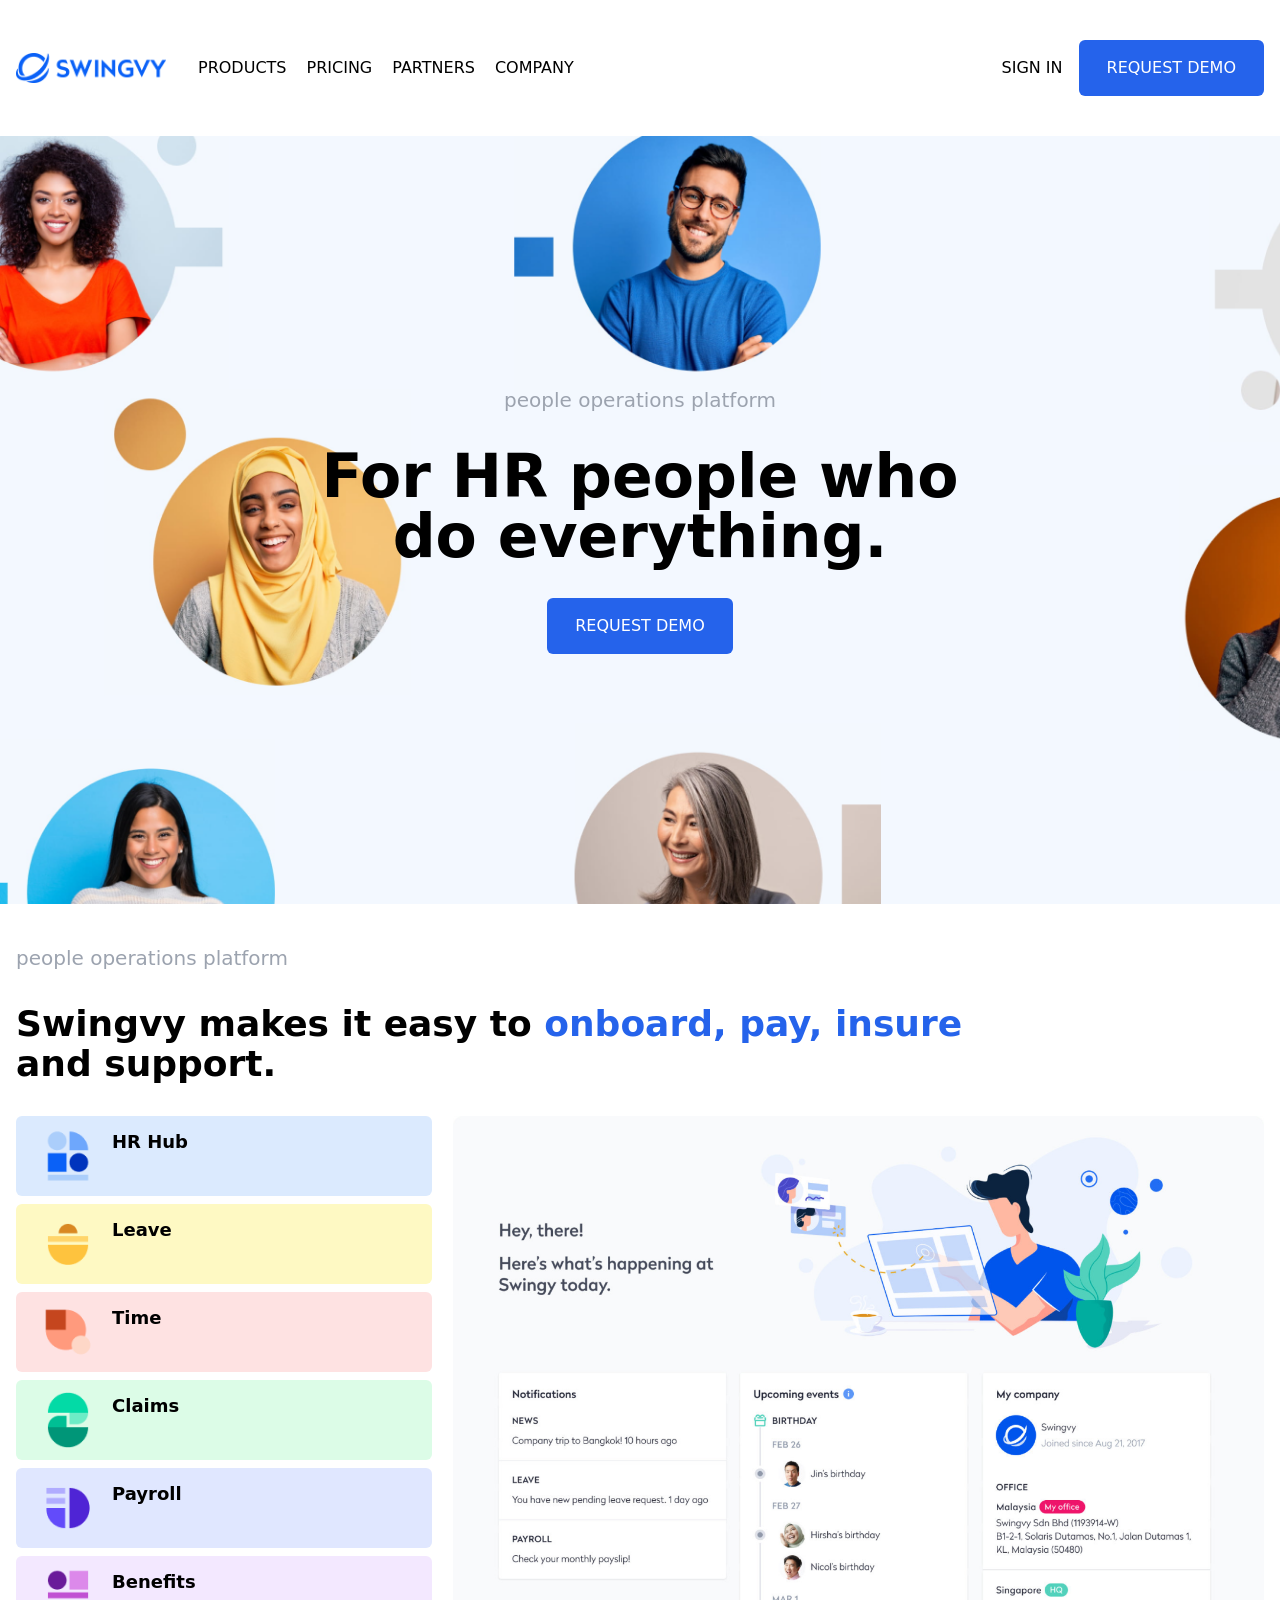
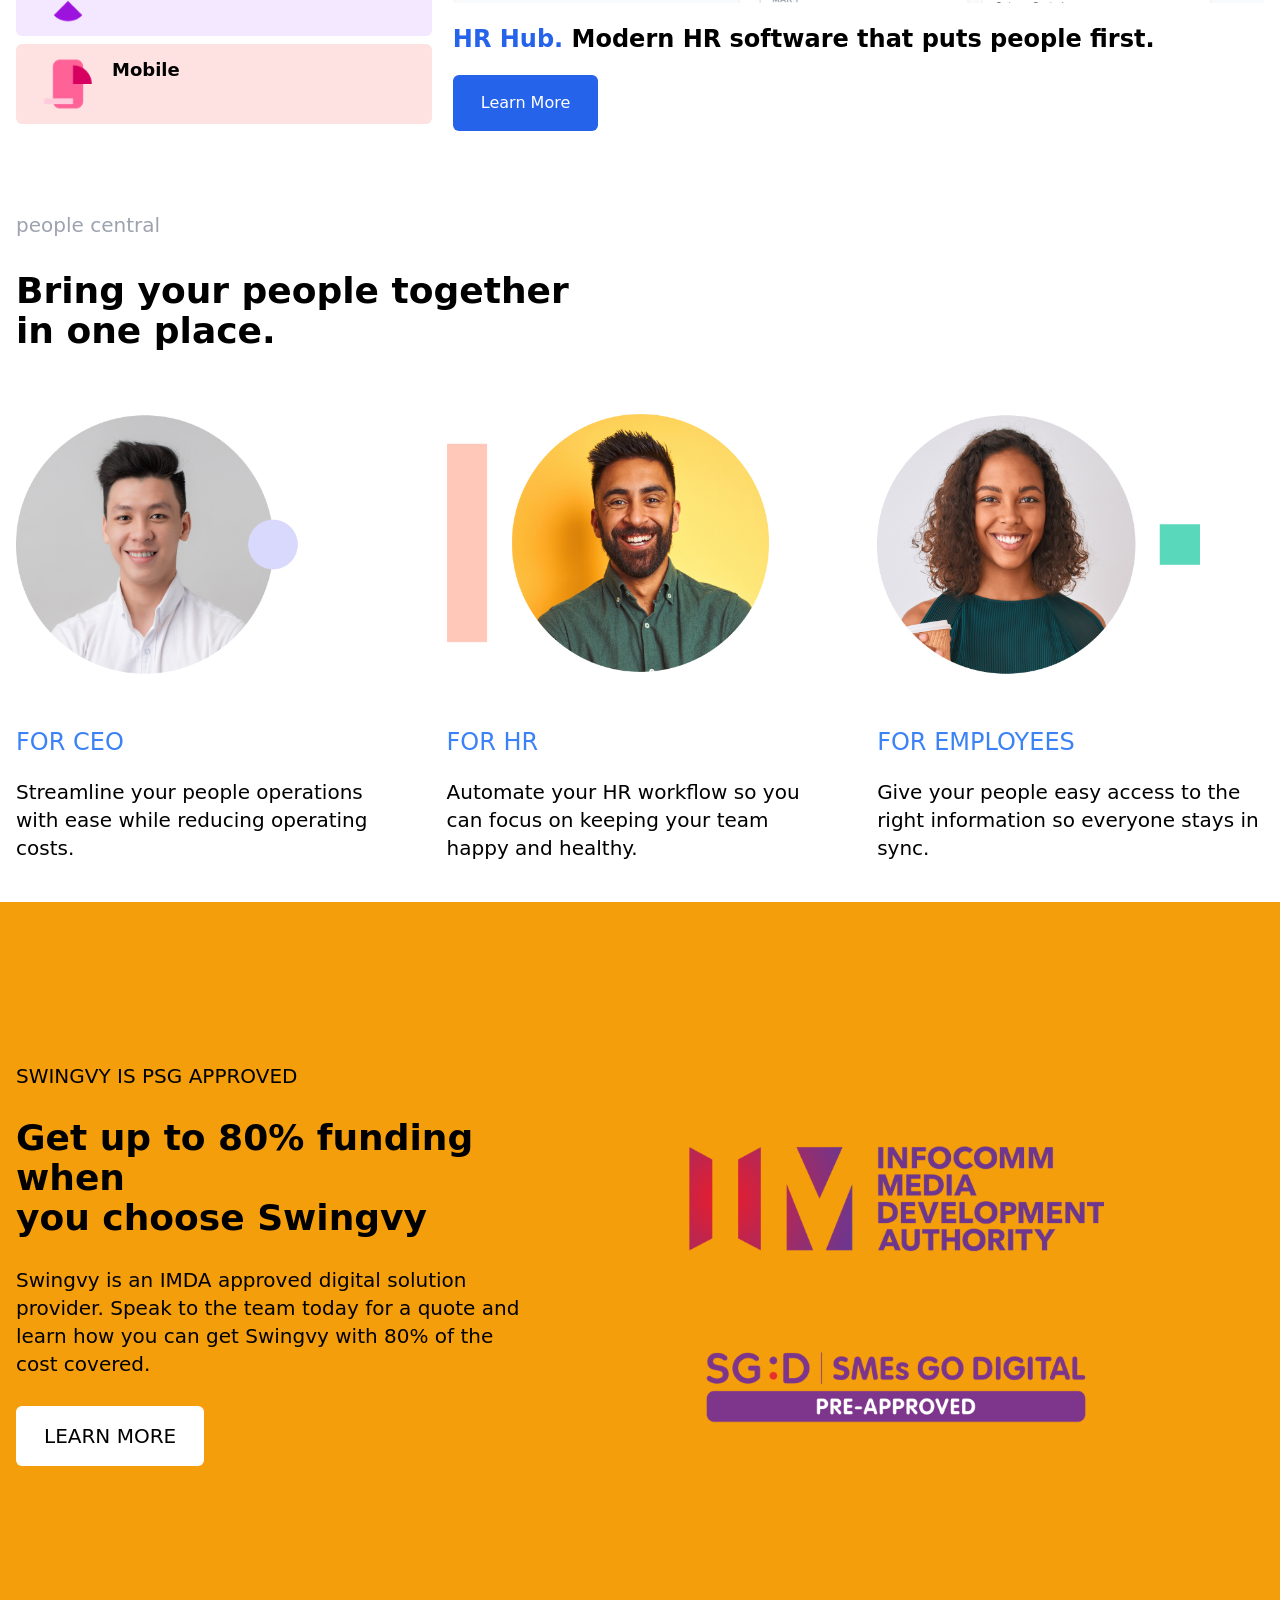
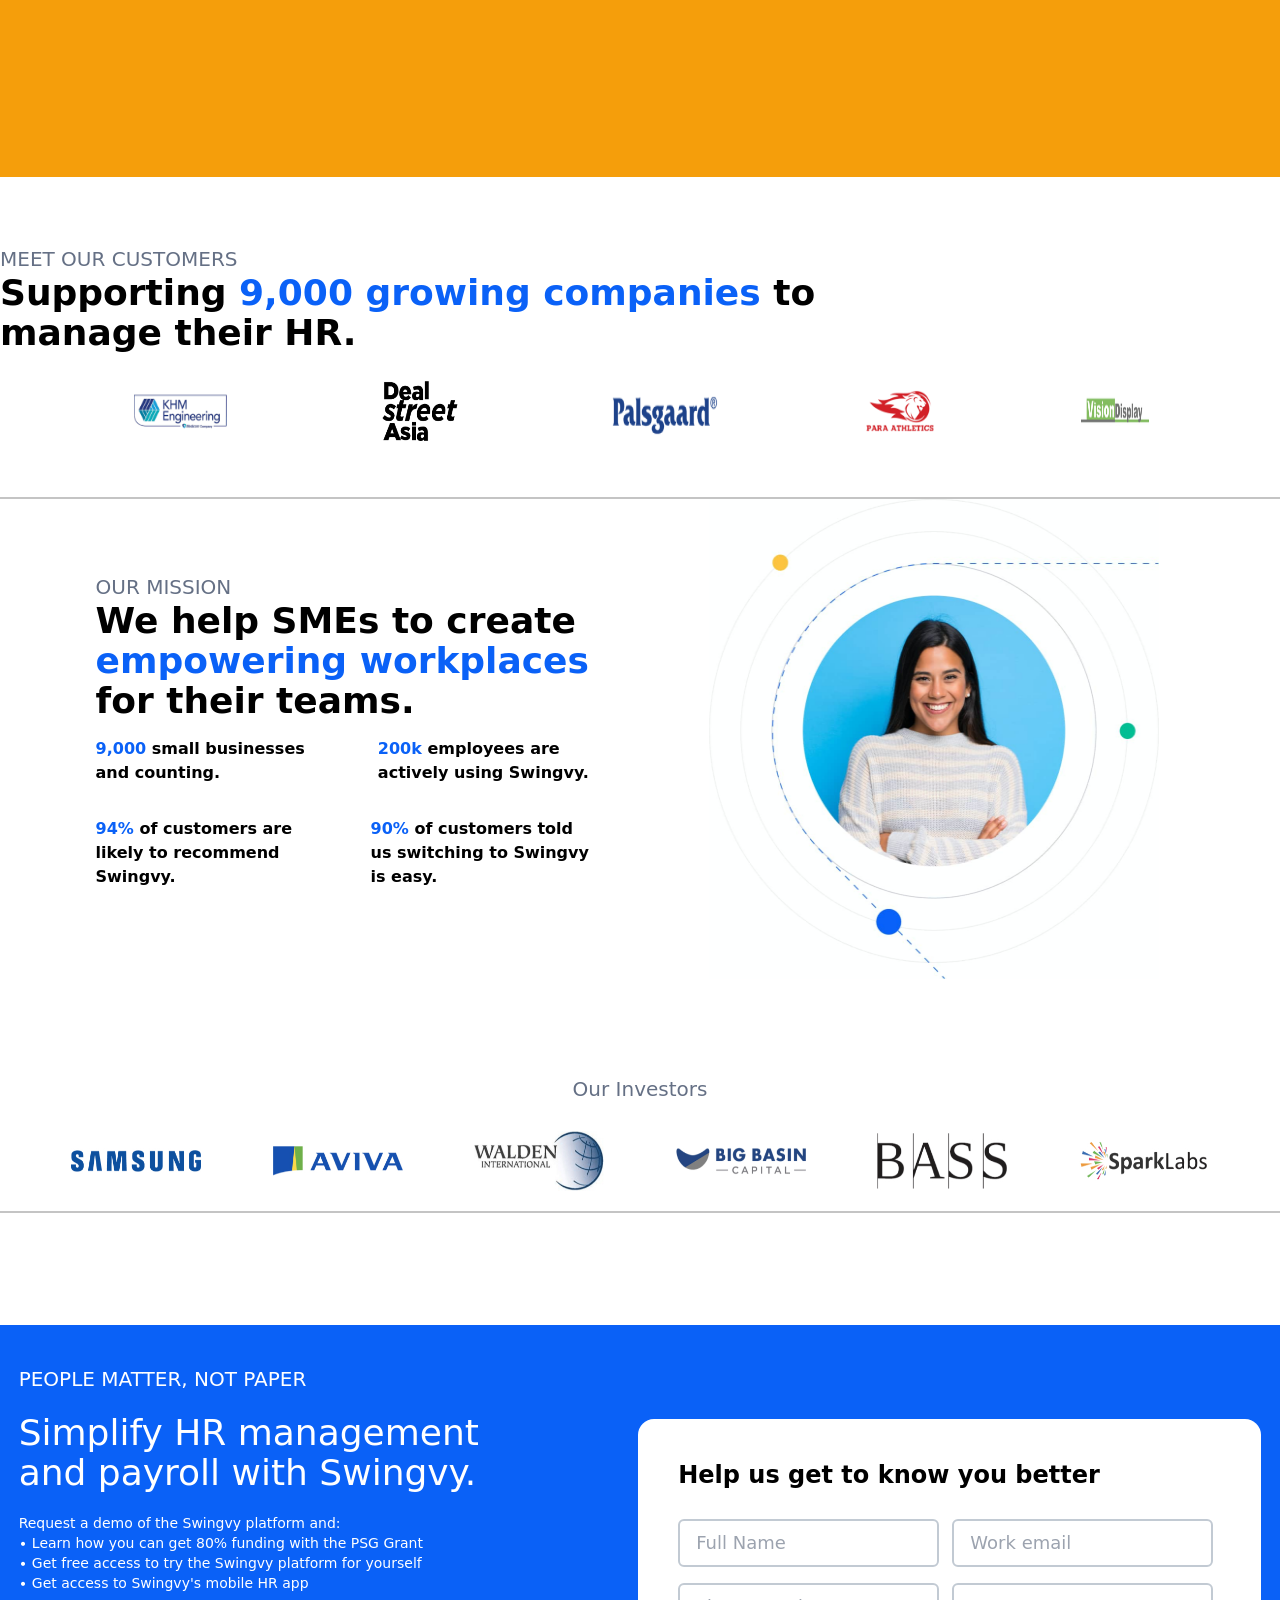
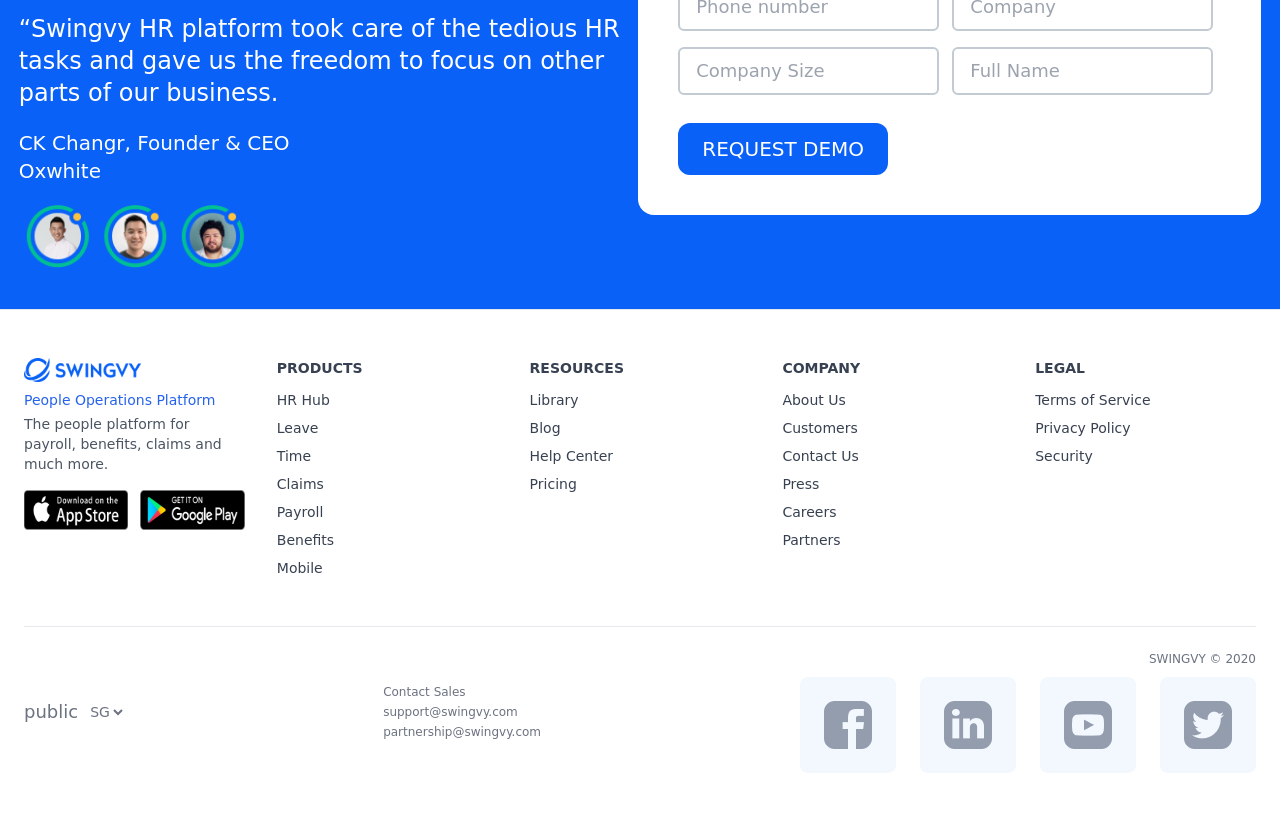
==== commit b287fcad: "ccc" ====
--- a/index.html
+++ b/index.html
@@ -9,7 +9,7 @@
 </head>
 
 <body>
-    <header>
+     <header>
         <nav class="flex px-4 py-10 gap-8 max-w-7xl m-auto items-center justify-between">
             <div class="flex items-center gap-8">
                 <img src="./src/img/image.png" class="w-[150px]" alt="">
@@ -25,7 +25,16 @@
                 <button class="bg-blue-600 py-4 px-7 text-white rounded-md">REQUEST DEMO</button>
             </div>
         </nav>
+
+        <div class="back1">
+            <section class="flex flex-col px-4 py-[250px] gap-8 max-w-7xl m-auto items-center justify-between">
+                <p class="text-xl text-center text-gray-400">people operations platform</p>
+                <h1 class="text-center text-6xl font-semibold">For HR people who <br> do everything.</h1>
+                <button class="bg-blue-600 py-4 px-7 text-white rounded-md">REQUEST DEMO</button>
+            </section>
+        </div>
     </header>
+
 
     <section class="flex flex-col px-4 py-10 gap-8 max-w-7xl m-auto items-start justify-between">
         <p class="text-xl text-gray-400">people operations platform</p>
